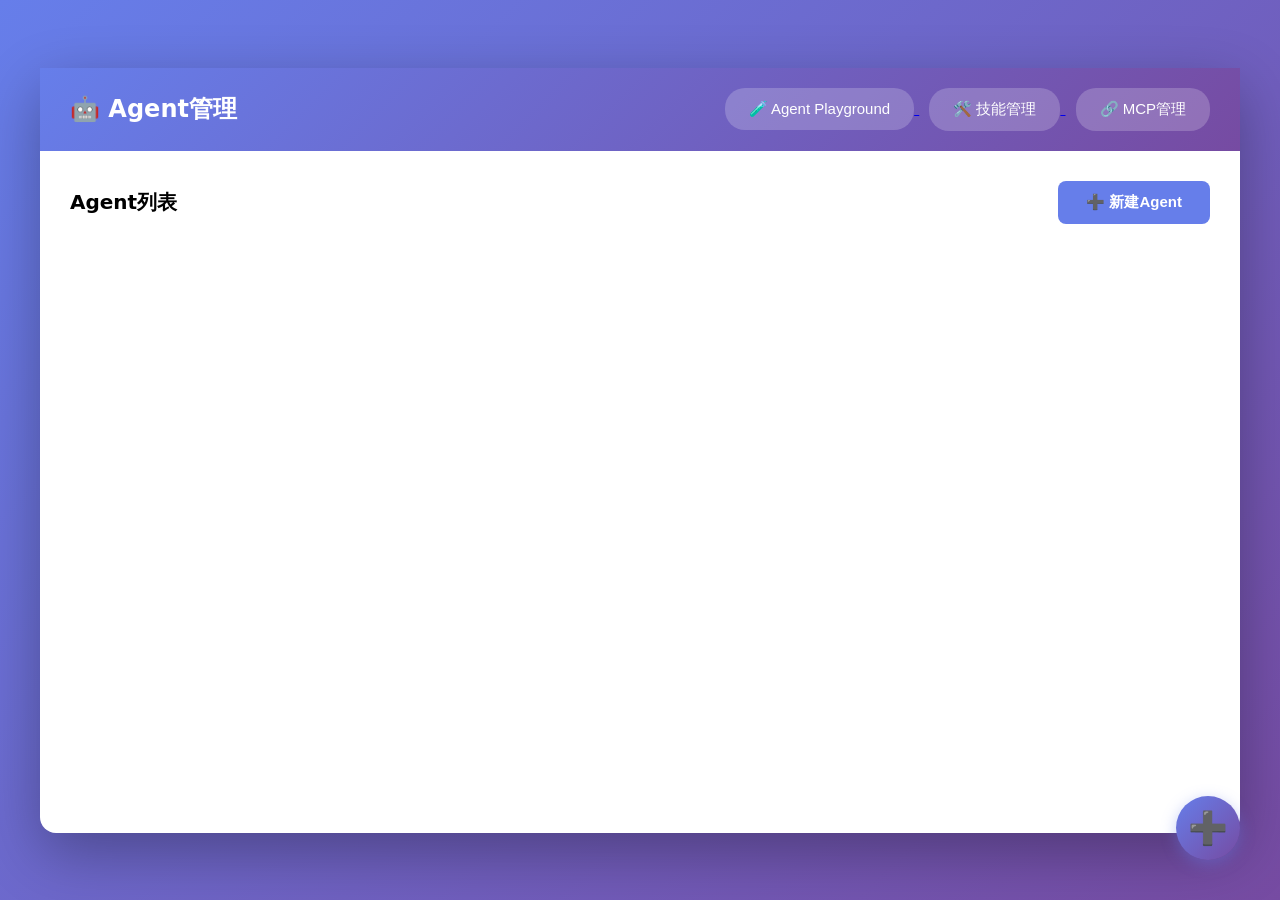
==== static/agent_manager.html @ bdfd7772 "feat: 多智能体协作框架 + 基金研究专家模式 - 完整的多智能体协作引擎（supervisor/pipeline/voting/adversarial模式） - A2A协议适配器，支持本地和远程" ====
<!DOCTYPE html>
<html lang="zh-CN">
<head>
    <meta charset="UTF-8">
    <meta name="viewport" content="width=device-width, initial-scale=1.0">
    <title>Agent管理 - Quest3 Agent</title>
    <style>
        * {
            margin: 0;
            padding: 0;
            box-sizing: border-box;
        }

        body {
            font-family: 'Segoe UI', system-ui, -apple-system, sans-serif;
            background: linear-gradient(135deg, #667eea 0%, #764ba2 100%);
            min-height: 100vh;
            display: flex;
            justify-content: center;
            align-items: center;
            padding: 20px;
        }

        .container {
            width: 100%;
            max-width: 1200px;
            background: white;
            border-radius: 16px;
            box-shadow: 0 20px 60px rgba(0, 0, 0, 0.3);
            display: flex;
            flex-direction: column;
            height: 85vh;
        }

        .header {
            background: linear-gradient(135deg, #667eea 0%, #764ba2 100%);
            color: white;
            padding: 20px 30px;
            display: flex;
            justify-content: space-between;
            align-items: center;
        }

        .header h1 {
            font-size: 24px;
        }

        .header-actions button {
            background: rgba(255, 255, 255, 0.2);
            color: white;
            border: none;
            padding: 12px 24px;
            border-radius: 20px;
            cursor: pointer;
            transition: background 0.3s;
            margin-left: 10px;
            font-size: 15px;
            font-weight: 500;
        }

        .header-actions button:hover {
            background: rgba(255, 255, 255, 0.3);
        }

        .main-content {
            flex: 1;
            overflow-y: auto;
            padding: 30px;
        }

        .agent-grid {
            display: grid;
            grid-template-columns: repeat(auto-fill, minmax(300px, 1fr));
            gap: 20px;
        }

        .agent-card {
            background: #f8f9fa;
            border: 1px solid #e0e0e0;
            border-radius: 12px;
            padding: 20px;
            transition: all 0.3s;
        }

        .agent-card:hover {
            box-shadow: 0 8px 25px rgba(0, 0, 0, 0.1);
            transform: translateY(-2px);
        }

        .agent-header {
            display: flex;
            justify-content: space-between;
            align-items: start;
            margin-bottom: 15px;
        }

        .agent-name {
            font-size: 18px;
            font-weight: 600;
            color: #333;
        }

        .agent-status {
            font-size: 12px;
            padding: 4px 10px;
            border-radius: 10px;
            background: #e0e0e0;
            color: #666;
        }

        .agent-status.enabled {
            background: #d4edda;
            color: #155724;
        }

        .agent-type {
            display: inline-block;
            padding: 4px 10px;
            background: rgba(102, 126, 234, 0.1);
            color: #667eea;
            border-radius: 6px;
            font-size: 13px;
            margin-bottom: 10px;
        }

        .agent-mode {
            display: inline-block;
            padding: 4px 10px;
            background: rgba(118, 75, 162, 0.1);
            color: #764ba2;
            border-radius: 6px;
            font-size: 13px;
            margin-left: 6px;
        }

        .agent-description {
            color: #666;
            font-size: 14px;
            line-height: 1.5;
            margin-bottom: 15px;
        }

        .agent-info {
            display: grid;
            grid-template-columns: repeat(2, 1fr);
            gap: 10px;
            margin-bottom: 15px;
        }

        .info-item {
            font-size: 13px;
            color: #777;
        }

        .info-item span:first-child {
            color: #999;
            margin-right: 5px;
        }

        .agent-actions {
            display: flex;
            gap: 10px;
            margin-top: 15px;
            padding-top: 15px;
            border-top: 1px solid #e0e0e0;
        }

        .agent-actions button {
            flex: 1;
            padding: 10px 16px;
            border-radius: 8px;
            border: 1px solid #ddd;
            background: white;
            cursor: pointer;
            transition: all 0.2s;
            font-size: 14px;
            font-weight: 500;
        }

        .agent-actions button:hover {
            background: #f0f0f0;
        }

        .agent-actions button.primary {
            background: #667eea;
            color: white;
            border-color: #667eea;
        }

        .agent-actions button.primary:hover {
            background: #764ba2;
            border-color: #764ba2;
        }

        .agent-actions button.danger {
            color: #dc3545;
            border-color: #dc3545;
        }

        .agent-actions button.danger:hover {
            background: #fee;
        }

        .modal {
            display: none;
            position: fixed;
            top: 0;
            left: 0;
            width: 100%;
            height: 100%;
            background: rgba(0, 0, 0, 0.5);
            justify-content: center;
            align-items: center;
            z-index: 1000;
        }

        .modal.active {
            display: flex;
        }

        .modal-content {
            background: white;
            border-radius: 16px;
            width: 90%;
            max-width: 750px;
            max-height: 85vh;
            overflow-y: auto;
            animation: modalSlideIn 0.3s ease;
        }

        @keyframes modalSlideIn {
            from {
                transform: translateY(-50px);
                opacity: 0;
            }
            to {
                transform: translateY(0);
                opacity: 1;
            }
        }

        .modal-header {
            padding: 20px 30px;
            border-bottom: 1px solid #e0e0e0;
            display: flex;
            justify-content: space-between;
            align-items: center;
        }

        .modal-header h2 {
            font-size: 20px;
            color: #333;
        }

        .modal-close {
            background: none;
            border: none;
            font-size: 24px;
            color: #999;
            cursor: pointer;
        }

        .modal-close:hover {
            color: #333;
        }

        .modal-body {
            padding: 30px;
        }

        .form-group {
            margin-bottom: 20px;
        }

        .form-group label {
            display: block;
            margin-bottom: 8px;
            font-weight: 500;
            color: #555;
        }

        .form-group input,
        .form-group select,
        .form-group textarea {
            width: 100%;
            padding: 10px 15px;
            border: 1px solid #ddd;
            border-radius: 8px;
            font-size: 14px;
            transition: border-color 0.2s;
        }

        .form-group input:focus,
        .form-group select:focus,
        .form-group textarea:focus {
            outline: none;
            border-color: #667eea;
        }

        .form-group textarea {
            min-height: 100px;
            resize: vertical;
        }

        .checkbox-group {
            display: flex;
            align-items: center;
            gap: 10px;
        }

        .checkbox-group input[type="checkbox"] {
            width: auto;
        }

        .form-section {
            background: #f8f9fa;
            padding: 20px;
            border-radius: 10px;
            margin-bottom: 20px;
        }

        .form-section h3 {
            font-size: 16px;
            margin-bottom: 15px;
            color: #333;
        }

        .checkbox-list {
            display: grid;
            grid-template-columns: repeat(auto-fill, minmax(200px, 1fr));
            gap: 10px;
        }

        .checkbox-item {
            display: flex;
            align-items: center;
            padding: 8px 12px;
            background: white;
            border-radius: 6px;
            border: 1px solid #e0e0e0;
        }

        .checkbox-item input {
            margin-right: 10px;
        }

        .modal-footer {
            padding: 20px 30px;
            border-top: 1px solid #e0e0e0;
            display: flex;
            justify-content: flex-end;
            gap: 10px;
        }

        .modal-footer button {
            padding: 10px 24px;
            border-radius: 8px;
            border: 1px solid #ddd;
            background: white;
            cursor: pointer;
            font-size: 14px;
            font-weight: 500;
            transition: all 0.2s;
        }

        .modal-footer button:hover {
            background: #f0f0f0;
        }

        .modal-footer button.primary {
            background: #667eea;
            color: white;
            border-color: #667eea;
        }

        .modal-footer button.primary:hover {
            background: #764ba2;
            border-color: #764ba2;
        }

        .error-message {
            color: #dc3545;
            background: #fee;
            padding: 10px 15px;
            border-radius: 8px;
            margin-bottom: 15px;
        }

        .success-message {
            color: #155724;
            background: #d4edda;
            padding: 10px 15px;
            border-radius: 8px;
            margin-bottom: 15px;
        }

        .empty-state {
            text-align: center;
            padding: 60px 20px;
            color: #999;
            grid-column: 1 / -1;
        }

        .empty-state-icon {
            font-size: 64px;
            margin-bottom: 20px;
        }

        .fab-button {
            position: fixed;
            bottom: 40px;
            right: 40px;
            width: 64px;
            height: 64px;
            border-radius: 50%;
            background: linear-gradient(135deg, #667eea 0%, #764ba2 100%);
            color: white;
            border: none;
            font-size: 32px;
            cursor: pointer;
            box-shadow: 0 4px 15px rgba(102, 126, 234, 0.4);
            transition: transform 0.2s, box-shadow 0.2s;
            display: flex;
            align-items: center;
            justify-content: center;
        }

        .fab-button:hover {
            transform: scale(1.1);
            box-shadow: 0 6px 20px rgba(102, 126, 234, 0.6);
        }

        /* Step Indicator */
        .step-indicator {
            display: flex;
            gap: 20px;
            justify-content: center;
            margin-bottom: 30px;
        }

        .step-item {
            display: flex;
            flex-direction: column;
            align-items: center;
            gap: 8px;
            opacity: 0.5;
            transition: opacity 0.3s;
        }

        .step-item.active {
            opacity: 1;
        }

        .step-item.completed {
            opacity: 1;
        }

        .step-number {
            width: 36px;
            height: 36px;
            border-radius: 50%;
            background: #e0e0e0;
            display: flex;
            align-items: center;
            justify-content: center;
            font-weight: 600;
            color: #666;
            transition: all 0.3s;
        }

        .step-item.active .step-number,
        .step-item.completed .step-number {
            background: #667eea;
            color: white;
        }

        .step-label {
            font-size: 13px;
            color: #666;
        }

        /* Mode Cards */
        .mode-cards {
            display: grid;
            grid-template-columns: repeat(3, 1fr);
            gap: 12px;
            margin-bottom: 20px;
        }

        .mode-card {
            border: 2px solid #e0e0e0;
            border-radius: 12px;
            padding: 16px;
            cursor: pointer;
            transition: all 0.3s;
            background: white;
        }

        .mode-card:hover {
            border-color: #667eea;
            background: rgba(102, 126, 234, 0.05);
        }

        .mode-card.selected {
            border-color: #667eea;
            background: rgba(102, 126, 234, 0.1);
        }

        .mode-icon {
            font-size: 28px;
            margin-bottom: 10px;
        }

        .mode-name {
            font-size: 15px;
            font-weight: 600;
            color: #333;
            margin-bottom: 8px;
        }

        .mode-description {
            font-size: 13px;
            color: #666;
            line-height: 1.5;
        }

        .mode-note {
            margin-top: 12px;
            padding: 8px 12px;
            border-radius: 6px;
            font-size: 12px;
        }

        .mode-note.tools {
            background: #e8f4fd;
            color: #155724;
        }

        .mode-note.no-tools {
            background: #fff3cd;
            color: #856404;
        }
    </style>
</head>
<body>
    <div class="container">
        <div class="header">
            <h1>🤖 Agent管理</h1>
            <div class="header-actions">
                <a href="/static/collaboration_playground.html">
                    <button>🧪 Agent Playground</button>
                </a>
                <a href="/static/skill_manager.html">
                    <button>🛠️ 技能管理</button>
                </a>
                <a href="/static/mcp_manager.html">
                    <button>🔗 MCP管理</button>
                </a>
            </div>
        </div>

        <div class="main-content">
            <div style="display: flex; justify-content: space-between; align-items: center; margin-bottom: 24px;">
                <h2 style="font-size: 20px; font-weight: 600;">Agent列表</h2>
                <button class="modal-footer button primary" onclick="openCreateModal()" style="padding: 12px 28px; font-size: 15px; font-weight: 600; background: #667eea; color: white; border: none; border-radius: 8px; cursor: pointer;">
                    ➕ 新建Agent
                </button>
            </div>
            <div id="agentGrid" class="agent-grid">
            </div>
            <button class="fab-button" onclick="openCreateModal()" title="新建Agent">➕</button>
        </div>
    </div>

    <div id="agentModal" class="modal">
        <div class="modal-content">
            <div class="modal-header">
                <h2 id="modalTitle">新建Agent</h2>
                <button class="modal-close" onclick="closeModal()">×</button>
            </div>

            <div class="modal-body">
                <div id="messageContainer"></div>

                <!-- Step Indicator -->
                <div class="step-indicator" id="stepIndicator">
                    <div class="step-item active" id="step1">
                        <div class="step-number">1</div>
                        <div class="step-label">选择模式</div>
                    </div>
                    <div class="step-item" id="step2">
                        <div class="step-number">2</div>
                        <div class="step-label">配置信息</div>
                    </div>
                </div>

                <!-- Step 1: Mode Selection -->
                <div id="stepContent1">
                    <div class="form-section">
                        <h3>选择执行模式</h3>
                        <p style="color: #666; font-size: 13px; margin-bottom: 15px;">
                            这决定了Agent的工作方式，创建后也可以随时修改
                        </p>

                        <div class="mode-cards" style="grid-template-columns: repeat(2, 1fr);">
                            <div class="mode-card" data-mode="plan" onclick="selectMode('plan')">
                                <div class="mode-icon">📋</div>
                                <div class="mode-name">Plan模式</div>
                                <div class="mode-description">
                                    先规划完整的执行步骤，再按步骤执行。适合复杂、多步骤的任务。
                                </div>
                                <div class="mode-note tools">
                                    🔧 需要配置工具
                                </div>
                            </div>

                            <div class="mode-card" data-mode="react" onclick="selectMode('react')">
                                <div class="mode-icon">🔄</div>
                                <div class="mode-name">ReAct模式</div>
                                <div class="mode-description">
                                    通过思考-行动-观察的循环逐步执行。适合需要边做边调整的任务。
                                </div>
                                <div class="mode-note tools">
                                    🔧 需要配置工具
                                </div>
                            </div>

                            <div class="mode-card" data-mode="react_cot" onclick="selectMode('react_cot')">
                                <div class="mode-icon">🧠</div>
                                <div class="mode-name">ReAct Cot模式</div>
                                <div class="mode-description">
                                    利用深度思维链能力，边思考边调用工具。可以实时观察思考过程。
                                </div>
                                <div class="mode-note tools">
                                    🔧 需要配置工具
                                </div>
                            </div>

                            <div class="mode-card" data-mode="direct" onclick="selectMode('direct')">
                                <div class="mode-icon">⚡</div>
                                <div class="mode-name">Direct模式</div>
                                <div class="mode-description">
                                    直接调用LLM生成回复，不使用工具。适合简单问答、日常聊天。
                                </div>
                                <div class="mode-note no-tools">
                                    💬 不需要工具
                                </div>
                            </div>
                        </div>
                    </div>
                </div>

                <!-- Step 2: Configuration -->
                <div id="stepContent2" style="display: none;">
                    <form id="agentForm">
                        <input type="hidden" id="agentId">

                        <div class="form-section">
                            <h3>基本信息</h3>

                            <div class="form-group">
                                <label>名称 *</label>
                                <input type="text" id="agentName" required placeholder="例如: Python代码助手">
                            </div>

                            <div class="form-group">
                                <label>描述</label>
                                <input type="text" id="agentDescription" placeholder="简要描述Agent的功能">
                            </div>

                            <div class="form-group">
                                <label>类型</label>
                                <select id="agentType">
                                    <option value="chat">💬 聊天助手</option>
                                    <option value="coder">💻 代码助手</option>
                                    <option value="researcher">📊 研究助手</option>
                                    <option value="custom">⚙️ 自定义</option>
                                </select>
                            </div>

                            <div class="form-group">
                                <label>优先级</label>
                                <input type="number" id="agentPriority" min="0" value="0" placeholder="数字越高优先级越高">
                            </div>

                            <div class="checkbox-group">
                                <input type="checkbox" id="agentEnabled" checked>
                                <label for="agentEnabled">启用</label>
                            </div>
                        </div>

                        <!-- Tool/MCP/Skill Section - only show for plan/react -->
                        <div class="form-section" id="toolsMcpSection">
                            <h3>🔧 工具与技能配置</h3>

                            <div class="form-group">
                                <label>技能 (Skills)</label>
                                <div id="skillsList" class="checkbox-list">
                                </div>
                            </div>

                            <div class="form-group">
                                <label>MCP服务器</label>
                                <div id="mcpServerList" class="checkbox-list">
                                </div>
                            </div>

                            <div class="form-group">
                                <label>本地工具</label>
                                <div id="toolsList" class="checkbox-list">
                                </div>
                            </div>
                        </div>

                        <div class="form-section" id="thinkingConfigSection">
                            <h3>🧠 思维链配置（仅适用于 ReAct Cot）</h3>

                            <div class="form-group">
                                <label>思考深度</label>
                                <select id="thinkingEffort">
                                    <option value="low">🔹 Low - 快速回答，思考较浅</option>
                                    <option value="medium" selected>🔸 Medium - 平衡，推荐使用</option>
                                    <option value="high">🔶 High - 深度推理，回答更全面</option>
                                </select>
                            </div>

                            <div class="form-group">
                                <label>最大执行步数</label>
                                <input type="number" id="maxReactSteps" min="1" max="50" value="15" placeholder="1-50">
                            </div>
                        </div>

                        <div class="form-section">
                            <h3>LLM参数（可选，将使用全局默认值）</h3>

                            <div class="form-group">
                                <label>模型</label>
                                <input type="text" id="agentModel" placeholder="例如: doubao-seed-2-0-lite-260215">
                            </div>

                            <div class="form-group">
                                <label>温度</label>
                                <input type="number" id="agentTemperature" min="0" max="1" step="0.1" placeholder="0.0-1.0">
                            </div>

                            <div class="form-group">
                                <label>最大Token数</label>
                                <input type="number" id="agentMaxTokens" min="1" placeholder="例如: 8192">
                            </div>
                        </div>

                        <div class="form-section">
                            <h3>系统提示词</h3>

                            <div class="form-group">
                                <textarea id="agentSystemPrompt" placeholder="定义Agent的角色和行为..."></textarea>
                                <div style="display: flex; gap: 10px; margin-top: 8px;">
                                    <button type="button" onclick="loadTemplate()" style="padding: 5px 10px; font-size: 12px;">
                                        📋 使用模板
                                    </button>
                                    <button type="button" onclick="resetSystemPrompt()" style="padding: 5px 10px; font-size: 12px;">
                                        ↺ 重置为默认
                                    </button>
                                </div>
                            </div>
                        </div>
                    </form>
                </div>
            </div>

            <div class="modal-footer" id="modalFooter">
                <button type="button" onclick="closeModal()">取消</button>
                <button type="button" class="primary" id="nextStepBtn" onclick="goToStep2()" disabled>下一步</button>
            </div>
        </div>
    </div>

    <script>
        let agents = [];
        let mcpServers = [];
        let availableTools = [];
        let availableSkills = [];
        let currentAgentId = null;
        let currentStep = 1;
        let selectedMode = null;
        let isEditMode = false;

        document.addEventListener('DOMContentLoaded', async () => {
            await loadAgents();
            await loadMCPServers();
            await loadAvailableTools();
            await loadAvailableSkills();
        });

        async function loadAgents() {
            try {
                const response = await fetch('/api/agents');
                const data = await response.json();
                agents = data.agents || [];
                renderAgents();
            } catch (error) {
                console.error('Error loading agents:', error);
                showError('加载Agent列表失败');
            }
        }

        function renderAgents() {
            const grid = document.getElementById('agentGrid');

            if (!agents || agents.length === 0) {
                grid.innerHTML = `
                    <div class="empty-state">
                        <div class="empty-state-icon">🤖</div>
                        <h3>还没有创建Agent</h3>
                        <p style="margin-bottom: 20px;">点击上方的"新建Agent"按钮来创建你的第一个智能助手</p>
                        <button onclick="openCreateModal()" style="padding: 12px 28px; background: #667eea; color: white; border: none; border-radius: 8px; cursor: pointer; font-size: 15px; font-weight: 600;">
                            ➕ 创建第一个Agent
                        </button>
                    </div>
                `;
                return;
            }

            grid.innerHTML = agents.map(agent => `
                <div class="agent-card">
                    <div class="agent-header" onclick="startChat('${agent.id}')">
                        <div>
                            <div class="agent-name">${escapeHtml(agent.name)}</div>
                            <div style="margin-top: 8px;">
                                <span class="agent-type">${getTypeIcon(agent.type)} ${getTypeName(agent.type)}</span>
                                <span class="agent-mode">${getModeIcon(agent.execution_mode)} ${getModeName(agent.execution_mode)}</span>
                                <span class="agent-status ${agent.enabled ? 'enabled' : ''}">
                                    ${agent.enabled ? '✓ 启用' : '✗ 禁用'}
                                </span>
                            </div>
                        </div>
                    </div>

                    ${agent.description ? `<div class="agent-description" onclick="startChat('${agent.id}')">${escapeHtml(agent.description)}</div>` : ''}

                    ${(agent.skills && agent.skills.length > 0) ? `
                        <div style="margin-bottom: 15px;">
                            <div style="font-size: 12px; color: #999; margin-bottom: 6px;">技能:</div>
                            <div style="display: flex; flex-wrap: wrap; gap: 4px;">
                                ${agent.skills.map(skill => `
                                    <span style="font-size: 11px; padding: 2px 8px; background: rgba(118, 75, 162, 0.1); color: #764ba2; border-radius: 10px;">
                                        ${escapeHtml(skill)}
                                    </span>
                                `).join('')}
                            </div>
                        </div>
                    ` : ''}

                    <div class="agent-info" onclick="startChat('${agent.id}')">
                        <div class="info-item">
                            <span>使用次数:</span>
                            <strong>${agent.usage_count || 0}</strong>
                        </div>
                        <div class="info-item">
                            <span>优先级:</span>
                            <strong>${agent.priority || 0}</strong>
                        </div>
                        <div class="info-item">
                            <span>创建时间:</span>
                            <span>${formatDate(agent.created_at)}</span>
                        </div>
                    </div>

                    <div class="agent-actions">
                        <button type="button" onclick="startChat('${agent.id}')">💬 聊天</button>
                        <button type="button" onclick="editAgent('${agent.id}')">✏️ 编辑</button>
                        <button type="button" class="danger" onclick="deleteAgent('${agent.id}')">🗑️ 删除</button>
                    </div>
                </div>
            `).join('');
        }

        async function loadMCPServers() {
            try {
                const response = await fetch('/api/mcp/servers');
                const data = await response.json();
                mcpServers = data.servers || [];
                renderMCPServers();
            } catch (error) {
                console.error('Error loading MCP servers:', error);
            }
        }

        function renderMCPServers() {
            const list = document.getElementById('mcpServerList');
            if (!list) return;

            if (!mcpServers || mcpServers.length === 0) {
                list.innerHTML = '<small style="color: #999;">没有可用的MCP服务器</small>';
                return;
            }

            list.innerHTML = mcpServers.map(server => `
                <div class="checkbox-item">
                    <input type="checkbox" id="mcp_${server.id}" value="${server.id}">
                    <label for="mcp_${server.id}">
                        <strong>${escapeHtml(server.name)}</strong>
                        <small style="color: #999; margin-left: 5px;">(${server.status || 'unknown'})</small>
                    </label>
                </div>
            `).join('');
        }

        async function loadAvailableTools() {
            try {
                const response = await fetch('/tools');
                const data = await response.json();
                availableTools = data.tools || [];
                renderTools();
            } catch (error) {
                console.error('Error loading tools:', error);
            }
        }

        function renderTools() {
            const list = document.getElementById('toolsList');
            if (!list) return;

            if (!availableTools || availableTools.length === 0) {
                list.innerHTML = '<small style="color: #999;">没有可用的本地工具</small>';
                return;
            }

            list.innerHTML = availableTools.map(tool => `
                <div class="checkbox-item">
                    <input type="checkbox" id="tool_${tool.name}" value="${tool.name}">
                    <label for="tool_${tool.name}">
                        <strong>${escapeHtml(tool.name)}</strong>
                        <small style="color: #999; margin-left: 5px;">(${tool.source || 'local'})</small>
                    </label>
                </div>
            `).join('');
        }

        async function loadAvailableSkills() {
            try {
                const response = await fetch('/api/skills/summaries');
                const data = await response.json();
                availableSkills = Object.entries(data).map(([name, summary]) => ({
                    name,
                    ...summary
                }));
                renderSkills();
            } catch (error) {
                console.error('Error loading skills:', error);
            }
        }

        function renderSkills() {
            const list = document.getElementById('skillsList');
            if (!list) return;

            if (!availableSkills || availableSkills.length === 0) {
                list.innerHTML = '<small style="color: #999;">没有可用的技能</small>';
                return;
            }

            list.innerHTML = availableSkills.map(skill => `
                <div class="checkbox-item">
                    <input type="checkbox" id="skill_${skill.name}" value="${skill.name}">
                    <label for="skill_${skill.name}">
                        <strong>${escapeHtml(skill.name)}</strong>
                        <small style="color: #999; margin-left: 5px;">${escapeHtml(skill.description || '')}</small>
                    </label>
                </div>
            `).join('');
        }

        function selectMode(mode) {
            selectedMode = mode;

            document.querySelectorAll('.mode-card').forEach(card => {
                card.classList.remove('selected');
                if (card.dataset.mode === mode) {
                    card.classList.add('selected');
                }
            });

            const nextBtn = document.getElementById('nextStepBtn');
            if (nextBtn) {
                nextBtn.disabled = false;
            }
        }

        function goToStep2() {
            if (!selectedMode) {
                showError('请先选择执行模式');
                return;
            }

            currentStep = 2;

            document.getElementById('step1').classList.remove('active');
            document.getElementById('step1').classList.add('completed');
            document.getElementById('step2').classList.add('active');

            document.getElementById('stepContent1').style.display = 'none';
            document.getElementById('stepContent2').style.display = 'block';

            updateFooterForStep2();
            updateToolsSectionVisibility();
            loadTemplate();
        }

        function goToStep1() {
            currentStep = 1;

            document.getElementById('step1').classList.add('active');
            document.getElementById('step1').classList.remove('completed');
            document.getElementById('step2').classList.remove('active');

            document.getElementById('stepContent1').style.display = 'block';
            document.getElementById('stepContent2').style.display = 'none';

            updateFooterForStep1();
        }

        function updateFooterForStep1() {
            const footer = document.getElementById('modalFooter');
            footer.innerHTML = `
                <button type="button" onclick="closeModal()">取消</button>
                <button type="button" class="primary" id="nextStepBtn" onclick="goToStep2()" ${!selectedMode ? 'disabled' : ''}>下一步</button>
            `;
        }

        function updateFooterForStep2() {
            const footer = document.getElementById('modalFooter');
            if (isEditMode) {
                footer.innerHTML = `
                    <button type="button" onclick="closeModal()">取消</button>
                    <button type="button" class="primary" onclick="saveAgent()">保存</button>
                `;
            } else {
                footer.innerHTML = `
                    <button type="button" onclick="goToStep1()">上一步</button>
                    <button type="button" onclick="closeModal()">取消</button>
                    <button type="button" class="primary" onclick="saveAgent()">创建</button>
                `;
            }
        }

        function updateToolsSectionVisibility() {
            const section = document.getElementById('toolsMcpSection');
            if (!section) return;

            if (selectedMode === 'direct') {
                section.style.display = 'none';
            } else {
                section.style.display = 'block';
            }

            // 更新思维链配置区域
            const thinkingSection = document.getElementById('thinkingConfigSection');
            if (thinkingSection) {
                if (selectedMode === 'react_cot') {
                    thinkingSection.style.display = 'block';
                } else {
                    thinkingSection.style.display = 'none';
                }
            }
        }

        function openCreateModal() {
            isEditMode = false;
            currentAgentId = null;
            selectedMode = null;
            currentStep = 1;

            document.getElementById('modalTitle').textContent = '新建Agent';
            document.getElementById('messageContainer').innerHTML = '';

            document.getElementById('step1').classList.add('active');
            document.getElementById('step1').classList.remove('completed');
            document.getElementById('step2').classList.remove('active');

            document.querySelectorAll('.mode-card').forEach(card => {
                card.classList.remove('selected');
            });

            document.getElementById('agentForm').reset();
            document.getElementById('agentEnabled').checked = true;
            document.getElementById('agentPriority').value = '0';

            document.getElementById('stepContent1').style.display = 'block';
            document.getElementById('stepContent2').style.display = 'none';
            updateFooterForStep1();

            document.getElementById('agentModal').classList.add('active');
        }

        async function editAgent(agentId) {
            const agent = agents.find(a => a.id === agentId);
            if (!agent) return;

            isEditMode = true;
            currentAgentId = agentId;
            selectedMode = agent.execution_mode || 'plan';
            currentStep = 2;

            document.getElementById('modalTitle').textContent = '编辑Agent';
            document.getElementById('messageContainer').innerHTML = '';

            document.getElementById('step1').classList.remove('active');
            document.getElementById('step1').classList.add('completed');
            document.getElementById('step2').classList.add('active');

            document.querySelectorAll('.mode-card').forEach(card => {
                card.classList.remove('selected');
                if (card.dataset.mode === selectedMode) {
                    card.classList.add('selected');
                }
            });

            document.getElementById('agentId').value = agent.id;
            document.getElementById('agentName').value = agent.name || '';
            document.getElementById('agentDescription').value = agent.description || '';
            document.getElementById('agentType').value = agent.type || 'chat';
            document.getElementById('agentPriority').value = agent.priority || 0;
            document.getElementById('agentEnabled').checked = agent.enabled;
            document.getElementById('agentModel').value = agent.model || '';
            document.getElementById('agentTemperature').value = agent.temperature || '';
            document.getElementById('agentMaxTokens').value = agent.max_tokens || '';
            document.getElementById('thinkingEffort').value = agent.thinking_effort || 'medium';
            document.getElementById('maxReactSteps').value = agent.max_react_steps || 15;
            document.getElementById('agentSystemPrompt').value = agent.system_prompt || '';

            document.querySelectorAll('#mcpServerList input[type="checkbox"]').forEach(cb => {
                cb.checked = (agent.mcp_servers || []).some(mcp => mcp.server_id === cb.value);
            });

            document.querySelectorAll('#toolsList input[type="checkbox"]').forEach(cb => {
                cb.checked = (agent.tools || []).includes(cb.value);
            });

            document.querySelectorAll('#skillsList input[type="checkbox"]').forEach(cb => {
                cb.checked = (agent.skills || []).includes(cb.value);
            });

            document.getElementById('stepContent1').style.display = 'none';
            document.getElementById('stepContent2').style.display = 'block';
            updateFooterForStep2();
            updateToolsSectionVisibility();

            document.getElementById('agentModal').classList.add('active');
        }

        async function saveAgent() {
            const name = document.getElementById('agentName')?.value?.trim();
            if (!name) {
                showError('请填写名称');
                return;
            }

            const formData = {
                name: name,
                description: document.getElementById('agentDescription')?.value?.trim(),
                type: document.getElementById('agentType')?.value,
                priority: parseInt(document.getElementById('agentPriority')?.value) || 0,
                enabled: document.getElementById('agentEnabled')?.checked,
                execution_mode: selectedMode,
                thinking_effort: document.getElementById('thinkingEffort')?.value || 'medium',
                max_react_steps: parseInt(document.getElementById('maxReactSteps')?.value) || 15,
                model: document.getElementById('agentModel')?.value?.trim() || null,
                temperature: parseFloat(document.getElementById('agentTemperature')?.value) || null,
                max_tokens: parseInt(document.getElementById('agentMaxTokens')?.value) || null,
                system_prompt: document.getElementById('agentSystemPrompt')?.value?.trim() || '',
                mcp_servers: [],
                tools: [],
                skills: []
            };

            if (selectedMode !== 'direct') {
                document.querySelectorAll('#skillsList input[type="checkbox"]:checked').forEach(cb => {
                    formData.skills.push(cb.value);
                });

                document.querySelectorAll('#mcpServerList input[type="checkbox"]:checked').forEach(cb => {
                    formData.mcp_servers.push(cb.value);
                });

                document.querySelectorAll('#toolsList input[type="checkbox"]:checked').forEach(cb => {
                    formData.tools.push(cb.value);
                });
            }

            try {
                let response;
                if (currentAgentId) {
                    response = await fetch(`/api/agents/${currentAgentId}`, {
                        method: 'PUT',
                        headers: { 'Content-Type': 'application/json' },
                        body: JSON.stringify(formData)
                    });
                } else {
                    response = await fetch('/api/agents', {
                        method: 'POST',
                        headers: { 'Content-Type': 'application/json' },
                        body: JSON.stringify(formData)
                    });
                }

                if (response.ok) {
                    showSuccess(currentAgentId ? 'Agent更新成功' : 'Agent创建成功');
                    await new Promise(r => setTimeout(r, 500));
                    closeModal();
                    await loadAgents();
                } else {
                    const data = await response.json();
                    showError(data.detail || '保存失败');
                }
            } catch (error) {
                console.error('Error saving agent:', error);
                showError('保存Agent时发生错误');
            }
        }

        async function toggleAgent(agentId) {
            const agent = agents.find(a => a.id === agentId);
            if (!agent) return;

            try {
                const response = await fetch(`/api/agents/${agentId}`, {
                    method: 'PUT',
                    headers: { 'Content-Type': 'application/json' },
                    body: JSON.stringify({ enabled: !agent.enabled })
                });

                if (response.ok) {
                    showSuccess(!agent.enabled ? 'Agent已启用' : 'Agent已禁用');
                    await loadAgents();
                } else {
                    showError('更新状态失败');
                }
            } catch (error) {
                console.error('Error toggling agent:', error);
                showError('操作失败');
            }
        }

        async function deleteAgent(agentId) {
            const agent = agents.find(a => a.id === agentId);
            if (!agent) return;

            if (!confirm(`确定要删除Agent "${agent.name}" 吗？\n此操作不可恢复。`)) {
                return;
            }

            try {
                const response = await fetch(`/api/agents/${agentId}`, {
                    method: 'DELETE'
                });

                if (response.ok) {
                    showSuccess('Agent删除成功');
                    await loadAgents();
                } else {
                    showError('删除失败');
                }
            } catch (error) {
                console.error('Error deleting agent:', error);
                showError('删除Agent时发生错误');
            }
        }

        function loadTemplate() {
            const type = document.getElementById('agentType')?.value || 'chat';
            const templates = {
                'chat': '你是一个友好的聊天助手，能够进行自然的对话交流。请用清晰、简洁的语言回答问题。',
                'coder': '你是一个专业的编程助手，擅长多种编程语言（尤其是Python）。你能够帮助用户编写、调试和优化代码。在提供代码时，请添加适当的注释。',
                'researcher': '你是一个研究助手，擅长信息收集、分析和总结。你能够帮助用户查找资料、分析数据并提供建议。请确保你的回答准确、有据可查。',
                'custom': '请根据你的角色定义来帮助用户完成任务。'
            };

            const textarea = document.getElementById('agentSystemPrompt');
            if (textarea && !textarea.value) {
                textarea.value = templates[type] || templates['custom'];
            }
        }

        function resetSystemPrompt() {
            loadTemplate();
        }

        function closeModal() {
            document.getElementById('agentModal').classList.remove('active');
            currentAgentId = null;
            currentStep = 1;
            selectedMode = null;
            isEditMode = false;
        }

        function showError(message) {
            const container = document.getElementById('messageContainer');
            container.innerHTML = `<div class="error-message">❌ ${escapeHtml(message)}</div>`;
        }

        function showSuccess(message) {
            const container = document.getElementById('messageContainer');
            container.innerHTML = `<div class="success-message">✅ ${escapeHtml(message)}</div>`;

            setTimeout(() => {
                container.innerHTML = '';
            }, 3000);
        }

        function escapeHtml(text) {
            if (!text) return '';
            const div = document.createElement('div');
            div.textContent = text;
            return div.innerHTML;
        }

        function formatDate(dateString) {
            if (!dateString) return '';
            const date = new Date(dateString);
            return date.toLocaleDateString('zh-CN') + ' ' + date.toLocaleTimeString('zh-CN', { hour: '2-digit', minute: '2-digit' });
        }

        function getTypeIcon(type) {
            const icons = { 'chat': '💬', 'coder': '💻', 'researcher': '📊', 'custom': '⚙️' };
            return icons[type] || '⚙️';
        }

        function getTypeName(type) {
            const names = { 'chat': '聊天助手', 'coder': '代码助手', 'researcher': '研究助手', 'custom': '自定义' };
            return names[type] || '自定义';
        }

        function getModeIcon(mode) {
            const icons = { 'plan': '📋', 'react': '🔄', 'react_cot': '🧠', 'direct': '⚡' };
            return icons[mode] || '📋';
        }

        function getModeName(mode) {
            const names = {
                'plan': 'Plan模式',
                'react': 'ReAct模式',
                'react_cot': 'ReAct Cot模式',
                'direct': 'Direct模式'
            };
            return names[mode] || 'Plan模式';
        }

        document.addEventListener('keydown', (e) => {
            if (e.key === 'Escape') {
                closeModal();
            }
        });

        document.getElementById('agentModal').addEventListener('click', (e) => {
            if (e.target.id === 'agentModal') {
                closeModal();
            }
        });

        function startChat(agentId) {
            window.location.href = `/static/index.html#chat?agent_id=${agentId}`;
        }
    </script>
</body>
</html>
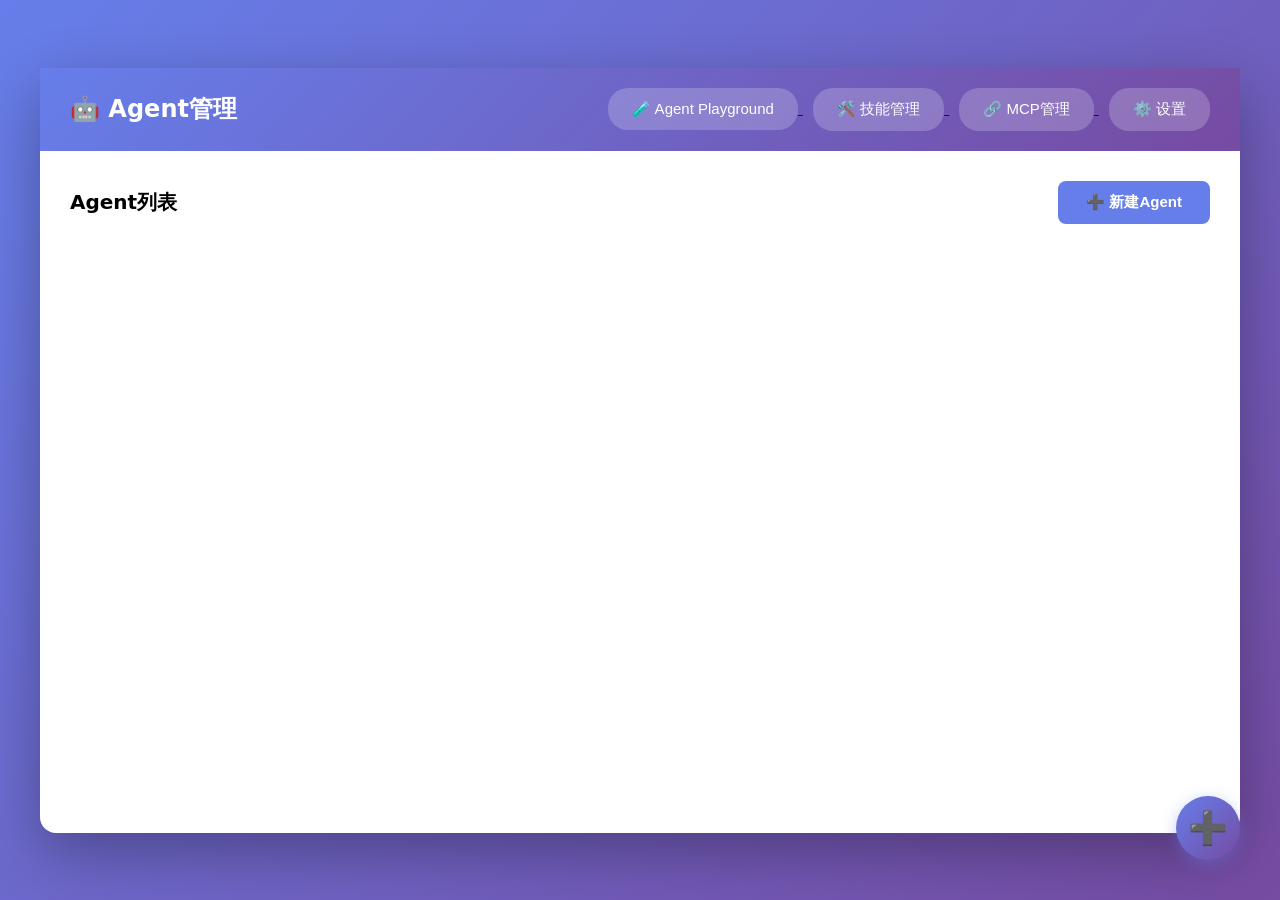
==== commit e06ba9c7: "feat: 添加系统设置页面和用户管理功能 - 新增设置页面(settings.html)，支持 LLM/记忆/搜索配置在线编辑 - 新增用户管理，支持 admin/普通用户角色，admin 可修改配" ====
--- a/static/agent_manager.html
+++ b/static/agent_manager.html
@@ -540,6 +540,191 @@
             background: #fff3cd;
             color: #856404;
         }
+
+        /* Tool Selector */
+        .ts-empty {
+            color: #999;
+            font-size: 13px;
+            padding: 12px 0;
+        }
+        .ts-group {
+            border: 1px solid #e4e7ed;
+            border-radius: 10px;
+            margin-bottom: 10px;
+            overflow: hidden;
+            transition: border-color 0.2s, box-shadow 0.2s;
+        }
+        .ts-group:hover {
+            border-color: #c0c6d0;
+        }
+        .ts-header {
+            display: flex;
+            align-items: center;
+            gap: 8px;
+            padding: 10px 14px;
+            background: #f7f8fa;
+            cursor: pointer;
+            user-select: none;
+            transition: background 0.15s;
+        }
+        .ts-header:hover {
+            background: #eef0f4;
+        }
+        .ts-checkbox {
+            width: 16px !important;
+            height: 16px !important;
+            padding: 0 !important;
+            border: none !important;
+            border-radius: 0 !important;
+            accent-color: #667eea;
+            cursor: pointer;
+            flex-shrink: 0;
+        }
+        .ts-icon {
+            font-size: 15px;
+            flex-shrink: 0;
+        }
+        .ts-name {
+            font-weight: 600;
+            font-size: 14px;
+            color: #303133;
+            flex: 1 1 0;
+            min-width: 0;
+            overflow: hidden;
+            text-overflow: ellipsis;
+            white-space: nowrap;
+        }
+        .ts-count {
+            font-size: 12px;
+            color: #909399;
+            margin-left: auto;
+            flex-shrink: 0;
+        }
+        .ts-toggle {
+            font-size: 10px;
+            color: #909399;
+            transition: transform 0.2s;
+            flex-shrink: 0;
+        }
+        .ts-toggle.open {
+            transform: rotate(90deg);
+        }
+        .ts-body {
+            display: none;
+            border-top: 1px solid #e4e7ed;
+        }
+        .ts-body.open {
+            display: block;
+        }
+        .ts-actions {
+            display: flex;
+            align-items: center;
+            gap: 6px;
+            padding: 8px 14px 4px;
+            font-size: 12px;
+        }
+        .ts-actions a {
+            color: #667eea;
+            text-decoration: none;
+            cursor: pointer;
+        }
+        .ts-actions a:hover {
+            text-decoration: underline;
+        }
+        .ts-actions .ts-deselect {
+            color: #909399;
+        }
+        .ts-actions .ts-divider {
+            color: #dcdfe6;
+        }
+        .ts-tools {
+            display: grid;
+            grid-template-columns: repeat(auto-fill, minmax(260px, 1fr));
+            gap: 2px 8px;
+            padding: 4px 14px 10px;
+            max-height: 280px;
+            overflow-y: auto;
+        }
+        .ts-tool {
+            display: flex;
+            align-items: center;
+            gap: 6px;
+            padding: 5px 8px;
+            border-radius: 6px;
+            cursor: pointer;
+            transition: background 0.15s;
+            line-height: 1.4;
+            white-space: nowrap;
+            overflow: hidden;
+        }
+        .ts-tool:hover {
+            background: #f0f2f5;
+        }
+        .ts-tool input {
+            width: 14px !important;
+            height: 14px !important;
+            padding: 0 !important;
+            border: none !important;
+            border-radius: 0 !important;
+            accent-color: #667eea;
+            flex-shrink: 0;
+        }
+        .ts-tool-name {
+            font-size: 13px;
+            font-weight: 500;
+            color: #303133;
+            flex-shrink: 0;
+        }
+        .ts-tool-desc {
+            font-size: 12px;
+            color: #a0a4ab;
+            overflow: hidden;
+            text-overflow: ellipsis;
+            white-space: nowrap;
+        }
+
+        /* AI Recommend */
+        .ts-ai-recommend {
+            margin-bottom: 10px;
+        }
+        .ts-ai-row {
+            display: flex;
+            gap: 8px;
+            align-items: center;
+        }
+        .ts-ai-row .form-control {
+            flex: 1;
+        }
+        .btn-ai-recommend {
+            padding: 9px 16px;
+            background: linear-gradient(135deg, #667eea 0%, #764ba2 100%);
+            color: white;
+            border: none;
+            border-radius: 8px;
+            cursor: pointer;
+            font-size: 13px;
+            font-family: inherit;
+            font-weight: 500;
+            white-space: nowrap;
+            transition: opacity 0.2s, transform 0.15s;
+        }
+        .btn-ai-recommend:hover {
+            opacity: 0.9;
+            transform: translateY(-1px);
+        }
+        .btn-ai-recommend:disabled {
+            opacity: 0.5;
+            cursor: not-allowed;
+            transform: none;
+        }
+        .ts-ai-status {
+            margin-top: 6px;
+            font-size: 12px;
+            color: #667eea;
+        }
+        .ts-ai-status.error {
+            color: #dc3545;
+        }
     </style>
 </head>
 <body>
@@ -556,6 +741,9 @@
                 <a href="/static/mcp_manager.html">
                     <button>🔗 MCP管理</button>
                 </a>
+                <a href="/static/settings.html">
+                    <button>⚙️ 设置</button>
+                </a>
             </div>
         </div>
 
@@ -684,8 +872,9 @@
                             </div>
 
                             <div class="checkbox-group">
-                                <input type="checkbox" id="agentEnabled" checked>
-                                <label for="agentEnabled">启用</label>
+                                <input type="checkbox" id="enableLongTermMemory">
+                                <label for="enableLongTermMemory">启用长期记忆</label>
+                                <span style="font-size: 12px; color: #999; margin-left: 4px;">（开启后，Agent将跨会话记住用户偏好和重要信息）</span>
                             </div>
                         </div>
 
@@ -700,14 +889,20 @@
                             </div>
 
                             <div class="form-group">
-                                <label>MCP服务器</label>
-                                <div id="mcpServerList" class="checkbox-list">
+                                <label>MCP服务器与工具</label>
+                                <p style="color: #666; font-size: 13px; margin-bottom: 8px;">
+                                    勾选服务器自动全选其工具；展开后可逐个选择。只勾选服务器不选具体工具则加载该服务器全部工具。
+                                </p>
+                                <div class="ts-ai-recommend">
+                                    <div class="ts-ai-row">
+                                        <input type="text" id="aiRecommendInput" placeholder="描述你的需求，AI帮你推荐工具..." class="form-control">
+                                        <button type="button" id="aiRecommendBtn" onclick="aiRecommendTools()" class="btn-ai-recommend">
+                                            ✨ AI推荐
+                                        </button>
+                                    </div>
+                                    <div id="aiRecommendStatus" class="ts-ai-status" style="display:none;"></div>
                                 </div>
-                            </div>
-
-                            <div class="form-group">
-                                <label>本地工具</label>
-                                <div id="toolsList" class="checkbox-list">
+                                <div id="toolSelector">
                                 </div>
                             </div>
                         </div>
@@ -780,6 +975,7 @@
         let mcpServers = [];
         let availableTools = [];
         let availableSkills = [];
+        let toolCatalog = [];   // [{server_id, server_name, tools: [{name, description, original_name}]}]
         let currentAgentId = null;
         let currentStep = 1;
         let selectedMode = null;
@@ -788,9 +984,39 @@
         document.addEventListener('DOMContentLoaded', async () => {
             await loadAgents();
             await loadMCPServers();
-            await loadAvailableTools();
+            await loadToolCatalog();
             await loadAvailableSkills();
+            checkInitStatus();
         });
+
+        async function checkInitStatus() {
+            try {
+                const res = await fetch('/api/settings/init-status');
+                const data = await res.json();
+                if (!data.initialized) {
+                    showSetupDialog();
+                }
+            } catch (e) {
+                // Silently ignore
+            }
+        }
+
+        function showSetupDialog() {
+            const overlay = document.createElement('div');
+            overlay.id = 'setupOverlay';
+            overlay.style.cssText = 'position:fixed;top:0;left:0;width:100%;height:100%;background:rgba(0,0,0,0.5);z-index:10000;display:flex;align-items:center;justify-content:center;';
+            overlay.innerHTML = `
+                <div style="background:white;border-radius:16px;padding:40px;max-width:460px;text-align:center;box-shadow:0 20px 60px rgba(0,0,0,0.3);">
+                    <div style="font-size:48px;margin-bottom:16px;">🚀</div>
+                    <h2 style="color:#333;margin-bottom:12px;">欢迎使用 Quest3 Agent</h2>
+                    <p style="color:#666;margin-bottom:24px;font-size:14px;line-height:1.6;">检测到系统尚未完成初始配置，请先设置 LLM API Key 等必要参数。</p>
+                    <button onclick="window.location.href='/static/settings.html?setup=1'" style="padding:14px 36px;background:linear-gradient(135deg,#667eea,#764ba2);color:white;border:none;border-radius:8px;font-size:16px;font-weight:600;cursor:pointer;">前往设置</button>
+                    <br><br>
+                    <a href="#" onclick="document.getElementById('setupOverlay').remove();return false;" style="color:#999;font-size:13px;">稍后再说</a>
+                </div>
+            `;
+            document.body.appendChild(overlay);
+        }
 
         async function loadAgents() {
             try {
@@ -832,6 +1058,7 @@
                                 <span class="agent-status ${agent.enabled ? 'enabled' : ''}">
                                     ${agent.enabled ? '✓ 启用' : '✗ 禁用'}
                                 </span>
+                                ${agent.enable_long_term_memory ? '<span class="agent-status enabled" style="margin-left: 4px;">🧠 长期记忆</span>' : ''}
                             </div>
                         </div>
                     </div>
@@ -887,54 +1114,178 @@
         }
 
         function renderMCPServers() {
-            const list = document.getElementById('mcpServerList');
-            if (!list) return;
-
-            if (!mcpServers || mcpServers.length === 0) {
-                list.innerHTML = '<small style="color: #999;">没有可用的MCP服务器</small>';
+            // MCP server checkboxes are now rendered as part of the tool selector
+            // This function is kept for compatibility but the rendering is handled by renderToolSelector
+        }
+
+        async function loadToolCatalog() {
+            try {
+                const response = await fetch('/api/mcp/servers/tools/catalog');
+                const data = await response.json();
+                toolCatalog = data.servers || [];
+                renderToolSelector();
+            } catch (error) {
+                console.error('Error loading tool catalog:', error);
+                toolCatalog = [];
+            }
+        }
+
+        function renderToolSelector() {
+            const container = document.getElementById('toolSelector');
+            if (!container) return;
+
+            if (!toolCatalog || toolCatalog.length === 0) {
+                container.innerHTML = '<div class="ts-empty">没有可用的工具服务器，请先在MCP管理中添加并连接服务器</div>';
                 return;
             }
 
-            list.innerHTML = mcpServers.map(server => `
-                <div class="checkbox-item">
-                    <input type="checkbox" id="mcp_${server.id}" value="${server.id}">
-                    <label for="mcp_${server.id}">
-                        <strong>${escapeHtml(server.name)}</strong>
-                        <small style="color: #999; margin-left: 5px;">(${server.status || 'unknown'})</small>
-                    </label>
-                </div>
-            `).join('');
-        }
-
-        async function loadAvailableTools() {
+            container.innerHTML = toolCatalog.map(server => {
+                const isLocal = server.server_id === 'local';
+                const toolCount = server.tools ? server.tools.length : 0;
+
+                return `
+                    <div class="ts-group">
+                        <div class="ts-header" onclick="toggleServerGroup('${server.server_id}')">
+                            ${isLocal ? '' : `
+                                <input type="checkbox" class="ts-checkbox" id="mcp_${server.server_id}" value="${server.server_id}"
+                                       onclick="event.stopPropagation()"
+                                       onchange="onServerCheckboxChange('${server.server_id}', this.checked)">
+                            `}
+                            <span class="ts-icon">${isLocal ? '🏠' : '🔗'}</span>
+                            <span class="ts-name">${escapeHtml(server.server_name)}</span>
+                            <span class="ts-count">${toolCount} 个工具</span>
+                            <span class="ts-toggle" id="toggle_icon_${server.server_id}">▶</span>
+                        </div>
+                        <div class="ts-body" id="server_tools_${server.server_id}">
+                            <div class="ts-actions">
+                                <a href="javascript:void(0)" onclick="selectAllTools('${server.server_id}', true)">全选</a>
+                                <span class="ts-divider">|</span>
+                                <a href="javascript:void(0)" class="ts-deselect" onclick="selectAllTools('${server.server_id}', false)">全不选</a>
+                            </div>
+                            <div class="ts-tools">
+                                ${(server.tools || []).map(tool => `
+                                    <label class="ts-tool" for="tool_${tool.name}" title="${tool.description ? escapeHtml(tool.description) : ''}">
+                                        <input type="checkbox" id="tool_${tool.name}" value="${tool.name}"
+                                               data-server-id="${server.server_id}" class="tool-cb-${server.server_id}">
+                                        <span class="ts-tool-name">${escapeHtml(tool.name)}</span>
+                                        ${tool.description ? `<span class="ts-tool-desc">${escapeHtml(tool.description)}</span>` : ''}
+                                    </label>
+                                `).join('')}
+                            </div>
+                        </div>
+                    </div>
+                `;
+            }).join('');
+        }
+
+        function toggleServerGroup(serverId) {
+            const toolsDiv = document.getElementById(`server_tools_${serverId}`);
+            const icon = document.getElementById(`toggle_icon_${serverId}`);
+            if (!toolsDiv) return;
+            const isOpen = toolsDiv.classList.toggle('open');
+            if (icon) icon.classList.toggle('open', isOpen);
+        }
+
+        function onServerCheckboxChange(serverId, checked) {
+            selectAllTools(serverId, checked);
+            const toolsDiv = document.getElementById(`server_tools_${serverId}`);
+            const icon = document.getElementById(`toggle_icon_${serverId}`);
+            if (toolsDiv) {
+                if (checked) {
+                    toolsDiv.classList.add('open');
+                } else {
+                    toolsDiv.classList.remove('open');
+                }
+            }
+            if (icon) icon.classList.toggle('open', checked);
+        }
+
+        function selectAllTools(serverId, selected) {
+            document.querySelectorAll(`.tool-cb-${serverId}`).forEach(cb => {
+                cb.checked = selected;
+            });
+        }
+
+        async function aiRecommendTools() {
+            const input = document.getElementById('aiRecommendInput');
+            const btn = document.getElementById('aiRecommendBtn');
+            const status = document.getElementById('aiRecommendStatus');
+            const requirement = input.value.trim();
+
+            if (!requirement) {
+                showError('请先输入需求描述');
+                return;
+            }
+
+            // Show loading state
+            btn.disabled = true;
+            btn.textContent = '✨ 分析中...';
+            status.style.display = 'block';
+            status.className = 'ts-ai-status';
+            status.textContent = 'AI正在分析您的需求，请稍候...';
+
             try {
-                const response = await fetch('/tools');
+                const response = await fetch('/api/mcp/servers/tools/recommend', {
+                    method: 'POST',
+                    headers: { 'Content-Type': 'application/json' },
+                    body: JSON.stringify({ requirement })
+                });
+
+                if (!response.ok) {
+                    const err = await response.json();
+                    throw new Error(err.detail || '推荐失败');
+                }
+
                 const data = await response.json();
-                availableTools = data.tools || [];
-                renderTools();
+                const recommended = data.recommended_tools || [];
+
+                if (recommended.length === 0) {
+                    status.className = 'ts-ai-status error';
+                    status.textContent = 'AI未找到匹配的工具，请尝试更具体的需求描述';
+                    return;
+                }
+
+                // Auto-check recommended tools
+                let checkedCount = 0;
+                const affectedServers = new Set();
+
+                recommended.forEach(toolName => {
+                    const cb = document.getElementById('tool_' + toolName);
+                    if (cb) {
+                        cb.checked = true;
+                        checkedCount++;
+                        const serverId = cb.dataset.serverId;
+                        if (serverId) affectedServers.add(serverId);
+                    }
+                });
+
+                // Check server-level checkboxes and expand affected groups
+                affectedServers.forEach(serverId => {
+                    const serverCb = document.getElementById('mcp_' + serverId);
+                    if (serverCb) serverCb.checked = true;
+
+                    const toolsDiv = document.getElementById('server_tools_' + serverId);
+                    const icon = document.getElementById('toggle_icon_' + serverId);
+                    if (toolsDiv) toolsDiv.classList.add('open');
+                    if (icon) icon.classList.add('open');
+                });
+
+                status.className = 'ts-ai-status';
+                status.textContent = `✨ AI推荐了 ${checkedCount} 个工具`;
+
             } catch (error) {
-                console.error('Error loading tools:', error);
+                console.error('AI recommend error:', error);
+                status.className = 'ts-ai-status error';
+                status.textContent = '推荐失败：' + error.message;
+            } finally {
+                btn.disabled = false;
+                btn.textContent = '✨ AI推荐';
             }
         }
 
         function renderTools() {
-            const list = document.getElementById('toolsList');
-            if (!list) return;
-
-            if (!availableTools || availableTools.length === 0) {
-                list.innerHTML = '<small style="color: #999;">没有可用的本地工具</small>';
-                return;
-            }
-
-            list.innerHTML = availableTools.map(tool => `
-                <div class="checkbox-item">
-                    <input type="checkbox" id="tool_${tool.name}" value="${tool.name}">
-                    <label for="tool_${tool.name}">
-                        <strong>${escapeHtml(tool.name)}</strong>
-                        <small style="color: #999; margin-left: 5px;">(${tool.source || 'local'})</small>
-                    </label>
-                </div>
-            `).join('');
+            // Tool checkboxes are now rendered as part of the tool selector
+            // This function is kept for compatibility but the rendering is handled by renderToolSelector
         }
 
         async function loadAvailableSkills() {
@@ -1083,7 +1434,7 @@
             });
 
             document.getElementById('agentForm').reset();
-            document.getElementById('agentEnabled').checked = true;
+            document.getElementById('enableLongTermMemory').checked = false;
             document.getElementById('agentPriority').value = '0';
 
             document.getElementById('stepContent1').style.display = 'block';
@@ -1121,7 +1472,7 @@
             document.getElementById('agentDescription').value = agent.description || '';
             document.getElementById('agentType').value = agent.type || 'chat';
             document.getElementById('agentPriority').value = agent.priority || 0;
-            document.getElementById('agentEnabled').checked = agent.enabled;
+            document.getElementById('enableLongTermMemory').checked = agent.enable_long_term_memory || false;
             document.getElementById('agentModel').value = agent.model || '';
             document.getElementById('agentTemperature').value = agent.temperature || '';
             document.getElementById('agentMaxTokens').value = agent.max_tokens || '';
@@ -1129,12 +1480,31 @@
             document.getElementById('maxReactSteps').value = agent.max_react_steps || 15;
             document.getElementById('agentSystemPrompt').value = agent.system_prompt || '';
 
-            document.querySelectorAll('#mcpServerList input[type="checkbox"]').forEach(cb => {
-                cb.checked = (agent.mcp_servers || []).some(mcp => mcp.server_id === cb.value);
+            // Check MCP servers
+            const agentMcpIds = (agent.mcp_servers || []).map(mcp =>
+                typeof mcp === 'string' ? mcp : mcp.server_id
+            );
+            document.querySelectorAll('#toolSelector input[id^="mcp_"]').forEach(cb => {
+                cb.checked = agentMcpIds.includes(cb.value);
             });
 
-            document.querySelectorAll('#toolsList input[type="checkbox"]').forEach(cb => {
-                cb.checked = (agent.tools || []).includes(cb.value);
+            // Check individual tools
+            const agentToolNames = agent.tools || [];
+            document.querySelectorAll('#toolSelector input[id^="tool_"]').forEach(cb => {
+                cb.checked = agentToolNames.includes(cb.value);
+            });
+
+            // Expand server groups that are checked or have checked tools
+            toolCatalog.forEach(server => {
+                const serverCb = document.getElementById(`mcp_${server.server_id}`);
+                const isChecked = serverCb && serverCb.checked;
+                const hasCheckedTool = (server.tools || []).some(t => agentToolNames.includes(t.name));
+                if (isChecked || hasCheckedTool) {
+                    const toolsDiv = document.getElementById(`server_tools_${server.server_id}`);
+                    const icon = document.getElementById(`toggle_icon_${server.server_id}`);
+                    if (toolsDiv) toolsDiv.classList.add('open');
+                    if (icon) icon.classList.add('open');
+                }
             });
 
             document.querySelectorAll('#skillsList input[type="checkbox"]').forEach(cb => {
@@ -1161,7 +1531,7 @@
                 description: document.getElementById('agentDescription')?.value?.trim(),
                 type: document.getElementById('agentType')?.value,
                 priority: parseInt(document.getElementById('agentPriority')?.value) || 0,
-                enabled: document.getElementById('agentEnabled')?.checked,
+                enable_long_term_memory: document.getElementById('enableLongTermMemory')?.checked || false,
                 execution_mode: selectedMode,
                 thinking_effort: document.getElementById('thinkingEffort')?.value || 'medium',
                 max_react_steps: parseInt(document.getElementById('maxReactSteps')?.value) || 15,
@@ -1179,11 +1549,11 @@
                     formData.skills.push(cb.value);
                 });
 
-                document.querySelectorAll('#mcpServerList input[type="checkbox"]:checked').forEach(cb => {
+                document.querySelectorAll('#toolSelector input[id^="mcp_"]:checked').forEach(cb => {
                     formData.mcp_servers.push(cb.value);
                 });
 
-                document.querySelectorAll('#toolsList input[type="checkbox"]:checked').forEach(cb => {
+                document.querySelectorAll('#toolSelector input[id^="tool_"]:checked').forEach(cb => {
                     formData.tools.push(cb.value);
                 });
             }
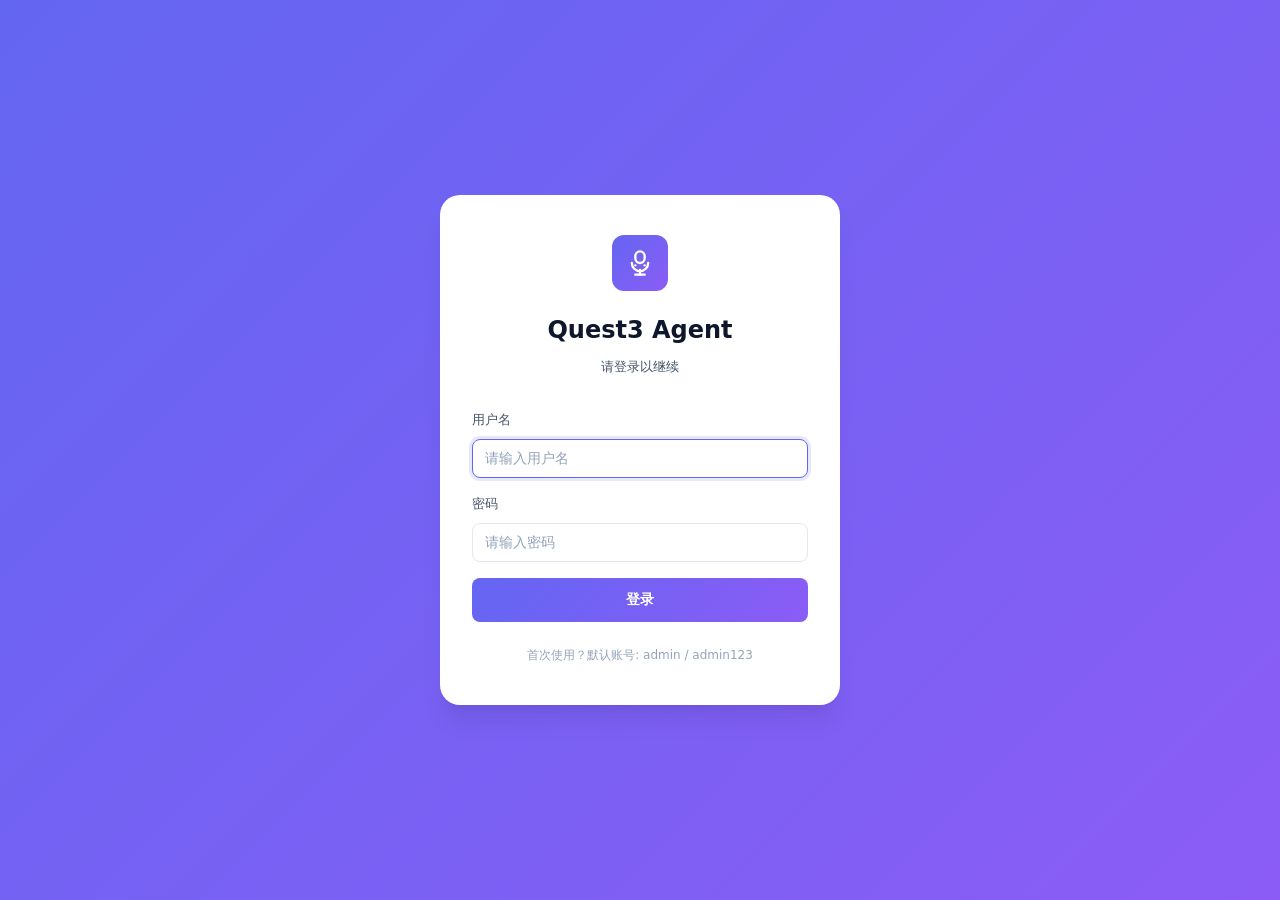
==== commit d19664a5: "fix: 全系统统一使用北京时间(UTC+8)，修复设置页tab切换和GitHub导入功能 - 新增 app/utils/timezone.py 提供 beijing_now() 函数 - 后端所有 " ====
--- a/static/agent_manager.html
+++ b/static/agent_manager.html
@@ -4,778 +4,53 @@
     <meta charset="UTF-8">
     <meta name="viewport" content="width=device-width, initial-scale=1.0">
     <title>Agent管理 - Quest3 Agent</title>
+    <link rel="stylesheet" href="/static/styles/main.css">
     <style>
-        * {
-            margin: 0;
-            padding: 0;
-            box-sizing: border-box;
-        }
-
-        body {
-            font-family: 'Segoe UI', system-ui, -apple-system, sans-serif;
-            background: linear-gradient(135deg, #667eea 0%, #764ba2 100%);
-            min-height: 100vh;
-            display: flex;
-            justify-content: center;
-            align-items: center;
-            padding: 20px;
-        }
-
-        .container {
-            width: 100%;
-            max-width: 1200px;
-            background: white;
-            border-radius: 16px;
-            box-shadow: 0 20px 60px rgba(0, 0, 0, 0.3);
-            display: flex;
-            flex-direction: column;
-            height: 85vh;
-        }
-
-        .header {
-            background: linear-gradient(135deg, #667eea 0%, #764ba2 100%);
-            color: white;
-            padding: 20px 30px;
-            display: flex;
-            justify-content: space-between;
-            align-items: center;
-        }
-
-        .header h1 {
-            font-size: 24px;
-        }
-
-        .header-actions button {
-            background: rgba(255, 255, 255, 0.2);
-            color: white;
-            border: none;
-            padding: 12px 24px;
-            border-radius: 20px;
-            cursor: pointer;
-            transition: background 0.3s;
-            margin-left: 10px;
-            font-size: 15px;
-            font-weight: 500;
-        }
-
-        .header-actions button:hover {
-            background: rgba(255, 255, 255, 0.3);
-        }
-
-        .main-content {
-            flex: 1;
-            overflow-y: auto;
-            padding: 30px;
-        }
-
-        .agent-grid {
-            display: grid;
-            grid-template-columns: repeat(auto-fill, minmax(300px, 1fr));
-            gap: 20px;
-        }
-
-        .agent-card {
-            background: #f8f9fa;
-            border: 1px solid #e0e0e0;
-            border-radius: 12px;
-            padding: 20px;
-            transition: all 0.3s;
-        }
-
-        .agent-card:hover {
-            box-shadow: 0 8px 25px rgba(0, 0, 0, 0.1);
-            transform: translateY(-2px);
-        }
-
-        .agent-header {
-            display: flex;
-            justify-content: space-between;
-            align-items: start;
-            margin-bottom: 15px;
-        }
-
-        .agent-name {
-            font-size: 18px;
-            font-weight: 600;
-            color: #333;
-        }
-
-        .agent-status {
-            font-size: 12px;
-            padding: 4px 10px;
-            border-radius: 10px;
-            background: #e0e0e0;
-            color: #666;
-        }
-
-        .agent-status.enabled {
-            background: #d4edda;
-            color: #155724;
-        }
-
-        .agent-type {
-            display: inline-block;
-            padding: 4px 10px;
-            background: rgba(102, 126, 234, 0.1);
-            color: #667eea;
-            border-radius: 6px;
-            font-size: 13px;
-            margin-bottom: 10px;
-        }
-
-        .agent-mode {
-            display: inline-block;
-            padding: 4px 10px;
-            background: rgba(118, 75, 162, 0.1);
-            color: #764ba2;
-            border-radius: 6px;
-            font-size: 13px;
-            margin-left: 6px;
-        }
-
-        .agent-description {
-            color: #666;
-            font-size: 14px;
-            line-height: 1.5;
-            margin-bottom: 15px;
-        }
-
-        .agent-info {
-            display: grid;
-            grid-template-columns: repeat(2, 1fr);
-            gap: 10px;
-            margin-bottom: 15px;
-        }
-
-        .info-item {
-            font-size: 13px;
-            color: #777;
-        }
-
-        .info-item span:first-child {
-            color: #999;
-            margin-right: 5px;
-        }
-
-        .agent-actions {
-            display: flex;
-            gap: 10px;
-            margin-top: 15px;
-            padding-top: 15px;
-            border-top: 1px solid #e0e0e0;
-        }
-
-        .agent-actions button {
-            flex: 1;
-            padding: 10px 16px;
-            border-radius: 8px;
-            border: 1px solid #ddd;
-            background: white;
-            cursor: pointer;
-            transition: all 0.2s;
-            font-size: 14px;
-            font-weight: 500;
-        }
-
-        .agent-actions button:hover {
-            background: #f0f0f0;
-        }
-
-        .agent-actions button.primary {
-            background: #667eea;
-            color: white;
-            border-color: #667eea;
-        }
-
-        .agent-actions button.primary:hover {
-            background: #764ba2;
-            border-color: #764ba2;
-        }
-
-        .agent-actions button.danger {
-            color: #dc3545;
-            border-color: #dc3545;
-        }
-
-        .agent-actions button.danger:hover {
-            background: #fee;
-        }
-
-        .modal {
-            display: none;
-            position: fixed;
-            top: 0;
-            left: 0;
-            width: 100%;
-            height: 100%;
-            background: rgba(0, 0, 0, 0.5);
-            justify-content: center;
-            align-items: center;
-            z-index: 1000;
-        }
-
-        .modal.active {
-            display: flex;
-        }
-
-        .modal-content {
-            background: white;
-            border-radius: 16px;
-            width: 90%;
-            max-width: 750px;
-            max-height: 85vh;
-            overflow-y: auto;
-            animation: modalSlideIn 0.3s ease;
-        }
-
-        @keyframes modalSlideIn {
-            from {
-                transform: translateY(-50px);
-                opacity: 0;
-            }
-            to {
-                transform: translateY(0);
-                opacity: 1;
-            }
-        }
-
-        .modal-header {
-            padding: 20px 30px;
-            border-bottom: 1px solid #e0e0e0;
-            display: flex;
-            justify-content: space-between;
-            align-items: center;
-        }
-
-        .modal-header h2 {
-            font-size: 20px;
-            color: #333;
-        }
-
-        .modal-close {
-            background: none;
-            border: none;
-            font-size: 24px;
-            color: #999;
-            cursor: pointer;
-        }
-
-        .modal-close:hover {
-            color: #333;
-        }
-
-        .modal-body {
-            padding: 30px;
-        }
-
-        .form-group {
-            margin-bottom: 20px;
-        }
-
-        .form-group label {
-            display: block;
-            margin-bottom: 8px;
-            font-weight: 500;
-            color: #555;
-        }
-
-        .form-group input,
-        .form-group select,
-        .form-group textarea {
-            width: 100%;
-            padding: 10px 15px;
-            border: 1px solid #ddd;
-            border-radius: 8px;
-            font-size: 14px;
-            transition: border-color 0.2s;
-        }
-
-        .form-group input:focus,
-        .form-group select:focus,
-        .form-group textarea:focus {
-            outline: none;
-            border-color: #667eea;
-        }
-
-        .form-group textarea {
-            min-height: 100px;
-            resize: vertical;
-        }
-
-        .checkbox-group {
-            display: flex;
-            align-items: center;
-            gap: 10px;
-        }
-
-        .checkbox-group input[type="checkbox"] {
-            width: auto;
-        }
-
-        .form-section {
-            background: #f8f9fa;
-            padding: 20px;
-            border-radius: 10px;
-            margin-bottom: 20px;
-        }
-
-        .form-section h3 {
-            font-size: 16px;
-            margin-bottom: 15px;
-            color: #333;
-        }
-
-        .checkbox-list {
-            display: grid;
-            grid-template-columns: repeat(auto-fill, minmax(200px, 1fr));
-            gap: 10px;
-        }
-
-        .checkbox-item {
-            display: flex;
-            align-items: center;
-            padding: 8px 12px;
-            background: white;
-            border-radius: 6px;
-            border: 1px solid #e0e0e0;
-        }
-
-        .checkbox-item input {
-            margin-right: 10px;
-        }
-
-        .modal-footer {
-            padding: 20px 30px;
-            border-top: 1px solid #e0e0e0;
-            display: flex;
-            justify-content: flex-end;
-            gap: 10px;
-        }
-
-        .modal-footer button {
-            padding: 10px 24px;
-            border-radius: 8px;
-            border: 1px solid #ddd;
-            background: white;
-            cursor: pointer;
-            font-size: 14px;
-            font-weight: 500;
-            transition: all 0.2s;
-        }
-
-        .modal-footer button:hover {
-            background: #f0f0f0;
-        }
-
-        .modal-footer button.primary {
-            background: #667eea;
-            color: white;
-            border-color: #667eea;
-        }
-
-        .modal-footer button.primary:hover {
-            background: #764ba2;
-            border-color: #764ba2;
-        }
-
-        .error-message {
-            color: #dc3545;
-            background: #fee;
-            padding: 10px 15px;
-            border-radius: 8px;
-            margin-bottom: 15px;
-        }
-
-        .success-message {
-            color: #155724;
-            background: #d4edda;
-            padding: 10px 15px;
-            border-radius: 8px;
-            margin-bottom: 15px;
-        }
-
-        .empty-state {
-            text-align: center;
-            padding: 60px 20px;
-            color: #999;
-            grid-column: 1 / -1;
-        }
-
-        .empty-state-icon {
-            font-size: 64px;
-            margin-bottom: 20px;
-        }
-
-        .fab-button {
-            position: fixed;
-            bottom: 40px;
-            right: 40px;
-            width: 64px;
-            height: 64px;
-            border-radius: 50%;
-            background: linear-gradient(135deg, #667eea 0%, #764ba2 100%);
-            color: white;
-            border: none;
-            font-size: 32px;
-            cursor: pointer;
-            box-shadow: 0 4px 15px rgba(102, 126, 234, 0.4);
-            transition: transform 0.2s, box-shadow 0.2s;
-            display: flex;
-            align-items: center;
-            justify-content: center;
-        }
-
-        .fab-button:hover {
-            transform: scale(1.1);
-            box-shadow: 0 6px 20px rgba(102, 126, 234, 0.6);
-        }
-
-        /* Step Indicator */
-        .step-indicator {
-            display: flex;
-            gap: 20px;
-            justify-content: center;
-            margin-bottom: 30px;
-        }
-
-        .step-item {
-            display: flex;
-            flex-direction: column;
-            align-items: center;
-            gap: 8px;
-            opacity: 0.5;
-            transition: opacity 0.3s;
-        }
-
-        .step-item.active {
-            opacity: 1;
-        }
-
-        .step-item.completed {
-            opacity: 1;
-        }
-
-        .step-number {
-            width: 36px;
-            height: 36px;
-            border-radius: 50%;
-            background: #e0e0e0;
-            display: flex;
-            align-items: center;
-            justify-content: center;
-            font-weight: 600;
-            color: #666;
-            transition: all 0.3s;
-        }
-
-        .step-item.active .step-number,
-        .step-item.completed .step-number {
-            background: #667eea;
-            color: white;
-        }
-
-        .step-label {
-            font-size: 13px;
-            color: #666;
-        }
-
-        /* Mode Cards */
-        .mode-cards {
-            display: grid;
-            grid-template-columns: repeat(3, 1fr);
-            gap: 12px;
-            margin-bottom: 20px;
-        }
-
-        .mode-card {
-            border: 2px solid #e0e0e0;
-            border-radius: 12px;
-            padding: 16px;
-            cursor: pointer;
-            transition: all 0.3s;
-            background: white;
-        }
-
-        .mode-card:hover {
-            border-color: #667eea;
-            background: rgba(102, 126, 234, 0.05);
-        }
-
-        .mode-card.selected {
-            border-color: #667eea;
-            background: rgba(102, 126, 234, 0.1);
-        }
-
-        .mode-icon {
-            font-size: 28px;
-            margin-bottom: 10px;
-        }
-
-        .mode-name {
-            font-size: 15px;
-            font-weight: 600;
-            color: #333;
-            margin-bottom: 8px;
-        }
-
-        .mode-description {
-            font-size: 13px;
-            color: #666;
-            line-height: 1.5;
-        }
-
-        .mode-note {
-            margin-top: 12px;
-            padding: 8px 12px;
-            border-radius: 6px;
-            font-size: 12px;
-        }
-
-        .mode-note.tools {
-            background: #e8f4fd;
-            color: #155724;
-        }
-
-        .mode-note.no-tools {
-            background: #fff3cd;
-            color: #856404;
-        }
-
-        /* Tool Selector */
-        .ts-empty {
-            color: #999;
-            font-size: 13px;
-            padding: 12px 0;
-        }
-        .ts-group {
-            border: 1px solid #e4e7ed;
-            border-radius: 10px;
-            margin-bottom: 10px;
-            overflow: hidden;
-            transition: border-color 0.2s, box-shadow 0.2s;
-        }
-        .ts-group:hover {
-            border-color: #c0c6d0;
-        }
-        .ts-header {
-            display: flex;
-            align-items: center;
-            gap: 8px;
-            padding: 10px 14px;
-            background: #f7f8fa;
-            cursor: pointer;
-            user-select: none;
-            transition: background 0.15s;
-        }
-        .ts-header:hover {
-            background: #eef0f4;
-        }
-        .ts-checkbox {
-            width: 16px !important;
-            height: 16px !important;
-            padding: 0 !important;
-            border: none !important;
-            border-radius: 0 !important;
-            accent-color: #667eea;
-            cursor: pointer;
-            flex-shrink: 0;
-        }
-        .ts-icon {
-            font-size: 15px;
-            flex-shrink: 0;
-        }
-        .ts-name {
-            font-weight: 600;
-            font-size: 14px;
-            color: #303133;
-            flex: 1 1 0;
-            min-width: 0;
-            overflow: hidden;
-            text-overflow: ellipsis;
-            white-space: nowrap;
-        }
-        .ts-count {
-            font-size: 12px;
-            color: #909399;
-            margin-left: auto;
-            flex-shrink: 0;
-        }
-        .ts-toggle {
-            font-size: 10px;
-            color: #909399;
-            transition: transform 0.2s;
-            flex-shrink: 0;
-        }
-        .ts-toggle.open {
-            transform: rotate(90deg);
-        }
-        .ts-body {
-            display: none;
-            border-top: 1px solid #e4e7ed;
-        }
-        .ts-body.open {
-            display: block;
-        }
-        .ts-actions {
-            display: flex;
-            align-items: center;
-            gap: 6px;
-            padding: 8px 14px 4px;
-            font-size: 12px;
-        }
-        .ts-actions a {
-            color: #667eea;
-            text-decoration: none;
-            cursor: pointer;
-        }
-        .ts-actions a:hover {
-            text-decoration: underline;
-        }
-        .ts-actions .ts-deselect {
-            color: #909399;
-        }
-        .ts-actions .ts-divider {
-            color: #dcdfe6;
-        }
-        .ts-tools {
-            display: grid;
-            grid-template-columns: repeat(auto-fill, minmax(260px, 1fr));
-            gap: 2px 8px;
-            padding: 4px 14px 10px;
-            max-height: 280px;
-            overflow-y: auto;
-        }
-        .ts-tool {
-            display: flex;
-            align-items: center;
-            gap: 6px;
-            padding: 5px 8px;
-            border-radius: 6px;
-            cursor: pointer;
-            transition: background 0.15s;
-            line-height: 1.4;
-            white-space: nowrap;
-            overflow: hidden;
-        }
-        .ts-tool:hover {
-            background: #f0f2f5;
-        }
-        .ts-tool input {
-            width: 14px !important;
-            height: 14px !important;
-            padding: 0 !important;
-            border: none !important;
-            border-radius: 0 !important;
-            accent-color: #667eea;
-            flex-shrink: 0;
-        }
-        .ts-tool-name {
-            font-size: 13px;
-            font-weight: 500;
-            color: #303133;
-            flex-shrink: 0;
-        }
-        .ts-tool-desc {
-            font-size: 12px;
-            color: #a0a4ab;
-            overflow: hidden;
-            text-overflow: ellipsis;
-            white-space: nowrap;
-        }
-
-        /* AI Recommend */
-        .ts-ai-recommend {
-            margin-bottom: 10px;
-        }
-        .ts-ai-row {
-            display: flex;
-            gap: 8px;
-            align-items: center;
-        }
-        .ts-ai-row .form-control {
-            flex: 1;
-        }
-        .btn-ai-recommend {
-            padding: 9px 16px;
-            background: linear-gradient(135deg, #667eea 0%, #764ba2 100%);
-            color: white;
-            border: none;
-            border-radius: 8px;
-            cursor: pointer;
-            font-size: 13px;
-            font-family: inherit;
-            font-weight: 500;
-            white-space: nowrap;
-            transition: opacity 0.2s, transform 0.15s;
-        }
-        .btn-ai-recommend:hover {
-            opacity: 0.9;
-            transform: translateY(-1px);
-        }
-        .btn-ai-recommend:disabled {
-            opacity: 0.5;
-            cursor: not-allowed;
-            transform: none;
-        }
-        .ts-ai-status {
-            margin-top: 6px;
-            font-size: 12px;
-            color: #667eea;
-        }
-        .ts-ai-status.error {
-            color: #dc3545;
-        }
+        body { display: flex; justify-content: center; align-items: flex-start; padding: 20px; min-height: 100vh; }
+        @media (max-width: 768px) { body { padding: 0; } .page-container { border-radius: 0; } }
+        .page-header-bar {
+            display: flex; justify-content: space-between; align-items: center;
+            margin-bottom: var(--space-5); flex-wrap: wrap; gap: var(--space-3);
+        }
+        .page-header-bar h2 { font-size: var(--text-2xl); font-weight: 700; color: var(--text-primary); }
     </style>
 </head>
-<body>
-    <div class="container">
-        <div class="header">
-            <h1>🤖 Agent管理</h1>
-            <div class="header-actions">
-                <a href="/static/collaboration_playground.html">
-                    <button>🧪 Agent Playground</button>
-                </a>
-                <a href="/static/skill_manager.html">
-                    <button>🛠️ 技能管理</button>
-                </a>
-                <a href="/static/mcp_manager.html">
-                    <button>🔗 MCP管理</button>
-                </a>
-                <a href="/static/settings.html">
-                    <button>⚙️ 设置</button>
-                </a>
-            </div>
-        </div>
-
-        <div class="main-content">
-            <div style="display: flex; justify-content: space-between; align-items: center; margin-bottom: 24px;">
-                <h2 style="font-size: 20px; font-weight: 600;">Agent列表</h2>
-                <button class="modal-footer button primary" onclick="openCreateModal()" style="padding: 12px 28px; font-size: 15px; font-weight: 600; background: #667eea; color: white; border: none; border-radius: 8px; cursor: pointer;">
-                    ➕ 新建Agent
+<body class="gradient-bg">
+    <div class="page-container">
+        <div id="pageNav"></div>
+
+        <div class="page-body">
+            <div class="page-header-bar">
+                <h2>Agent列表</h2>
+                <button class="btn btn-primary" onclick="openCreateModal()">
+                    <svg width="16" height="16" viewBox="0 0 24 24" fill="none" stroke="currentColor" stroke-width="2"><line x1="12" y1="5" x2="12" y2="19"/><line x1="5" y1="12" x2="19" y2="12"/></svg>
+                    新建Agent
                 </button>
             </div>
-            <div id="agentGrid" class="agent-grid">
-            </div>
-            <button class="fab-button" onclick="openCreateModal()" title="新建Agent">➕</button>
+            <div id="agentGrid" class="agent-grid"></div>
+            <button class="fab-button" onclick="openCreateModal()" title="新建Agent" aria-label="新建Agent">
+                <svg width="24" height="24" viewBox="0 0 24 24" fill="none" stroke="currentColor" stroke-width="2.5"><line x1="12" y1="5" x2="12" y2="19"/><line x1="5" y1="12" x2="19" y2="12"/></svg>
+            </button>
         </div>
     </div>
 
+    <!-- Agent Create/Edit Modal -->
     <div id="agentModal" class="modal">
-        <div class="modal-content">
+        <div class="modal-content wide">
             <div class="modal-header">
                 <h2 id="modalTitle">新建Agent</h2>
-                <button class="modal-close" onclick="closeModal()">×</button>
+                <button class="modal-close" onclick="SharedModal.close('agentModal')" aria-label="关闭">&times;</button>
             </div>
 
             <div class="modal-body">
                 <div id="messageContainer"></div>
 
-                <!-- Step Indicator -->
                 <div class="step-indicator" id="stepIndicator">
                     <div class="step-item active" id="step1">
                         <div class="step-number">1</div>
                         <div class="step-label">选择模式</div>
                     </div>
+                    <div class="step-connector" id="stepConnector"></div>
                     <div class="step-item" id="step2">
                         <div class="step-number">2</div>
                         <div class="step-label">配置信息</div>
@@ -786,53 +61,27 @@
                 <div id="stepContent1">
                     <div class="form-section">
                         <h3>选择执行模式</h3>
-                        <p style="color: #666; font-size: 13px; margin-bottom: 15px;">
+                        <p style="color: var(--text-secondary); font-size: var(--text-sm); margin-bottom: var(--space-4);">
                             这决定了Agent的工作方式，创建后也可以随时修改
                         </p>
-
-                        <div class="mode-cards" style="grid-template-columns: repeat(2, 1fr);">
+                        <div class="mode-cards">
                             <div class="mode-card" data-mode="plan" onclick="selectMode('plan')">
                                 <div class="mode-icon">📋</div>
                                 <div class="mode-name">Plan模式</div>
-                                <div class="mode-description">
-                                    先规划完整的执行步骤，再按步骤执行。适合复杂、多步骤的任务。
-                                </div>
-                                <div class="mode-note tools">
-                                    🔧 需要配置工具
-                                </div>
-                            </div>
-
+                                <div class="mode-description">先规划完整的执行步骤，再按步骤执行。适合复杂、多步骤的任务。</div>
+                                <div class="mode-note tools">🔧 需要配置工具</div>
+                            </div>
                             <div class="mode-card" data-mode="react" onclick="selectMode('react')">
                                 <div class="mode-icon">🔄</div>
                                 <div class="mode-name">ReAct模式</div>
-                                <div class="mode-description">
-                                    通过思考-行动-观察的循环逐步执行。适合需要边做边调整的任务。
-                                </div>
-                                <div class="mode-note tools">
-                                    🔧 需要配置工具
-                                </div>
-                            </div>
-
-                            <div class="mode-card" data-mode="react_cot" onclick="selectMode('react_cot')">
-                                <div class="mode-icon">🧠</div>
-                                <div class="mode-name">ReAct Cot模式</div>
-                                <div class="mode-description">
-                                    利用深度思维链能力，边思考边调用工具。可以实时观察思考过程。
-                                </div>
-                                <div class="mode-note tools">
-                                    🔧 需要配置工具
-                                </div>
-                            </div>
-
+                                <div class="mode-description">利用深度思维链能力，边思考边调用工具。可以实时观察思考过程。适合需要多步推理的任务。</div>
+                                <div class="mode-note tools">🔧 需要配置工具</div>
+                            </div>
                             <div class="mode-card" data-mode="direct" onclick="selectMode('direct')">
                                 <div class="mode-icon">⚡</div>
                                 <div class="mode-name">Direct模式</div>
-                                <div class="mode-description">
-                                    直接调用LLM生成回复，不使用工具。适合简单问答、日常聊天。
-                                </div>
-                                <div class="mode-note no-tools">
-                                    💬 不需要工具
-                                </div>
+                                <div class="mode-description">直接调用LLM生成回复，不使用工具。适合简单问答、日常聊天。</div>
+                                <div class="mode-note no-tools">💬 不需要工具</div>
                             </div>
                         </div>
                     </div>
@@ -845,117 +94,101 @@
 
                         <div class="form-section">
                             <h3>基本信息</h3>
-
                             <div class="form-group">
                                 <label>名称 *</label>
-                                <input type="text" id="agentName" required placeholder="例如: Python代码助手">
-                            </div>
-
+                                <input type="text" id="agentName" class="form-control" required placeholder="例如: Python代码助手">
+                            </div>
                             <div class="form-group">
                                 <label>描述</label>
-                                <input type="text" id="agentDescription" placeholder="简要描述Agent的功能">
-                            </div>
-
-                            <div class="form-group">
-                                <label>类型</label>
-                                <select id="agentType">
-                                    <option value="chat">💬 聊天助手</option>
-                                    <option value="coder">💻 代码助手</option>
-                                    <option value="researcher">📊 研究助手</option>
-                                    <option value="custom">⚙️ 自定义</option>
-                                </select>
-                            </div>
-
-                            <div class="form-group">
-                                <label>优先级</label>
-                                <input type="number" id="agentPriority" min="0" value="0" placeholder="数字越高优先级越高">
-                            </div>
-
-                            <div class="checkbox-group">
+                                <input type="text" id="agentDescription" class="form-control" placeholder="简要描述Agent的功能">
+                            </div>
+                            <div class="form-row">
+                                <div class="form-field">
+                                    <label>类型</label>
+                                    <select id="agentType" class="form-control">
+                                        <option value="chat">💬 聊天助手</option>
+                                        <option value="coder">💻 代码助手</option>
+                                        <option value="researcher">📊 研究助手</option>
+                                        <option value="custom">⚙️ 自定义</option>
+                                    </select>
+                                </div>
+                                <div class="form-field">
+                                    <label>优先级</label>
+                                    <input type="number" id="agentPriority" class="form-control" min="0" value="0" placeholder="数字越高优先级越高">
+                                </div>
+                            </div>
+                            <div class="checkbox-group" style="margin-top: var(--space-3);">
                                 <input type="checkbox" id="enableLongTermMemory">
                                 <label for="enableLongTermMemory">启用长期记忆</label>
-                                <span style="font-size: 12px; color: #999; margin-left: 4px;">（开启后，Agent将跨会话记住用户偏好和重要信息）</span>
-                            </div>
-                        </div>
-
-                        <!-- Tool/MCP/Skill Section - only show for plan/react -->
+                                <span style="font-size: var(--text-xs); color: var(--text-muted); margin-left: var(--space-1);">（开启后，Agent将跨会话记住用户偏好和重要信息）</span>
+                            </div>
+                        </div>
+
                         <div class="form-section" id="toolsMcpSection">
                             <h3>🔧 工具与技能配置</h3>
-
                             <div class="form-group">
                                 <label>技能 (Skills)</label>
-                                <div id="skillsList" class="checkbox-list">
-                                </div>
-                            </div>
-
+                                <div id="skillsList" class="checkbox-list"></div>
+                            </div>
                             <div class="form-group">
                                 <label>MCP服务器与工具</label>
-                                <p style="color: #666; font-size: 13px; margin-bottom: 8px;">
+                                <p style="color: var(--text-secondary); font-size: var(--text-xs); margin-bottom: var(--space-2);">
                                     勾选服务器自动全选其工具；展开后可逐个选择。只勾选服务器不选具体工具则加载该服务器全部工具。
                                 </p>
                                 <div class="ts-ai-recommend">
                                     <div class="ts-ai-row">
                                         <input type="text" id="aiRecommendInput" placeholder="描述你的需求，AI帮你推荐工具..." class="form-control">
-                                        <button type="button" id="aiRecommendBtn" onclick="aiRecommendTools()" class="btn-ai-recommend">
-                                            ✨ AI推荐
-                                        </button>
+                                        <button type="button" id="aiRecommendBtn" onclick="aiRecommendTools()" class="btn-ai-recommend">AI推荐</button>
                                     </div>
                                     <div id="aiRecommendStatus" class="ts-ai-status" style="display:none;"></div>
                                 </div>
-                                <div id="toolSelector">
-                                </div>
+                                <div id="toolSelector"></div>
                             </div>
                         </div>
 
                         <div class="form-section" id="thinkingConfigSection">
                             <h3>🧠 思维链配置（仅适用于 ReAct Cot）</h3>
-
-                            <div class="form-group">
-                                <label>思考深度</label>
-                                <select id="thinkingEffort">
-                                    <option value="low">🔹 Low - 快速回答，思考较浅</option>
-                                    <option value="medium" selected>🔸 Medium - 平衡，推荐使用</option>
-                                    <option value="high">🔶 High - 深度推理，回答更全面</option>
-                                </select>
-                            </div>
-
-                            <div class="form-group">
-                                <label>最大执行步数</label>
-                                <input type="number" id="maxReactSteps" min="1" max="50" value="15" placeholder="1-50">
+                            <div class="form-row">
+                                <div class="form-field">
+                                    <label>思考深度</label>
+                                    <select id="thinkingEffort" class="form-control">
+                                        <option value="low">🔹 Low - 快速回答</option>
+                                        <option value="medium" selected>🔸 Medium - 平衡（推荐）</option>
+                                        <option value="high">🔶 High - 深度推理</option>
+                                    </select>
+                                </div>
+                                <div class="form-field">
+                                    <label>最大执行步数</label>
+                                    <input type="number" id="maxReactSteps" class="form-control" min="1" max="50" value="15" placeholder="1-50">
+                                </div>
                             </div>
                         </div>
 
                         <div class="form-section">
                             <h3>LLM参数（可选，将使用全局默认值）</h3>
-
-                            <div class="form-group">
-                                <label>模型</label>
-                                <input type="text" id="agentModel" placeholder="例如: doubao-seed-2-0-lite-260215">
-                            </div>
-
-                            <div class="form-group">
-                                <label>温度</label>
-                                <input type="number" id="agentTemperature" min="0" max="1" step="0.1" placeholder="0.0-1.0">
-                            </div>
-
-                            <div class="form-group">
-                                <label>最大Token数</label>
-                                <input type="number" id="agentMaxTokens" min="1" placeholder="例如: 8192">
+                            <div class="form-row">
+                                <div class="form-field">
+                                    <label>模型</label>
+                                    <input type="text" id="agentModel" class="form-control" placeholder="例如: doubao-seed-2-0-lite-260215">
+                                </div>
+                                <div class="form-field">
+                                    <label>温度</label>
+                                    <input type="number" id="agentTemperature" class="form-control" min="0" max="1" step="0.1" placeholder="0.0-1.0">
+                                </div>
+                                <div class="form-field">
+                                    <label>最大Token数</label>
+                                    <input type="number" id="agentMaxTokens" class="form-control" min="1" placeholder="例如: 8192">
+                                </div>
                             </div>
                         </div>
 
                         <div class="form-section">
                             <h3>系统提示词</h3>
-
                             <div class="form-group">
-                                <textarea id="agentSystemPrompt" placeholder="定义Agent的角色和行为..."></textarea>
-                                <div style="display: flex; gap: 10px; margin-top: 8px;">
-                                    <button type="button" onclick="loadTemplate()" style="padding: 5px 10px; font-size: 12px;">
-                                        📋 使用模板
-                                    </button>
-                                    <button type="button" onclick="resetSystemPrompt()" style="padding: 5px 10px; font-size: 12px;">
-                                        ↺ 重置为默认
-                                    </button>
+                                <textarea id="agentSystemPrompt" class="form-control" placeholder="定义Agent的角色和行为..." rows="4"></textarea>
+                                <div style="display: flex; gap: var(--space-2); margin-top: var(--space-2);">
+                                    <button type="button" class="btn btn-sm btn-secondary" onclick="loadTemplate()">使用模板</button>
+                                    <button type="button" class="btn btn-sm btn-secondary" onclick="resetSystemPrompt()">重置为默认</button>
                                 </div>
                             </div>
                         </div>
@@ -964,18 +197,29 @@
             </div>
 
             <div class="modal-footer" id="modalFooter">
-                <button type="button" onclick="closeModal()">取消</button>
-                <button type="button" class="primary" id="nextStepBtn" onclick="goToStep2()" disabled>下一步</button>
+                <button type="button" class="btn btn-secondary" onclick="closeModal()">取消</button>
+                <button type="button" class="btn btn-primary" id="nextStepBtn" onclick="goToStep2()" disabled>下一步</button>
             </div>
         </div>
     </div>
 
+    <script src="/static/core/Auth.js"></script>
+    <script src="/static/shared/utils.js"></script>
+    <script src="/static/shared/toast.js"></script>
+    <script src="/static/shared/modal.js"></script>
+    <script src="/static/shared/nav.js"></script>
     <script>
+        // Auth check
+        if (!Auth.requireAuth()) { throw new Error('Not authenticated'); }
+
+        // Render shared navigation
+        SharedNav.render(document.getElementById('pageNav'), { active: 'agents' });
+
         let agents = [];
         let mcpServers = [];
         let availableTools = [];
         let availableSkills = [];
-        let toolCatalog = [];   // [{server_id, server_name, tools: [{name, description, original_name}]}]
+        let toolCatalog = [];
         let currentAgentId = null;
         let currentStep = 1;
         let selectedMode = null;
@@ -993,26 +237,22 @@
             try {
                 const res = await fetch('/api/settings/init-status');
                 const data = await res.json();
-                if (!data.initialized) {
-                    showSetupDialog();
-                }
-            } catch (e) {
-                // Silently ignore
-            }
+                if (!data.initialized) showSetupDialog();
+            } catch (e) {}
         }
 
         function showSetupDialog() {
             const overlay = document.createElement('div');
             overlay.id = 'setupOverlay';
-            overlay.style.cssText = 'position:fixed;top:0;left:0;width:100%;height:100%;background:rgba(0,0,0,0.5);z-index:10000;display:flex;align-items:center;justify-content:center;';
+            overlay.style.cssText = 'position:fixed;top:0;left:0;width:100%;height:100%;background:rgba(15,23,42,0.5);z-index:10000;display:flex;align-items:center;justify-content:center;padding:20px;backdrop-filter:blur(4px);';
             overlay.innerHTML = `
-                <div style="background:white;border-radius:16px;padding:40px;max-width:460px;text-align:center;box-shadow:0 20px 60px rgba(0,0,0,0.3);">
-                    <div style="font-size:48px;margin-bottom:16px;">🚀</div>
-                    <h2 style="color:#333;margin-bottom:12px;">欢迎使用 Quest3 Agent</h2>
-                    <p style="color:#666;margin-bottom:24px;font-size:14px;line-height:1.6;">检测到系统尚未完成初始配置，请先设置 LLM API Key 等必要参数。</p>
-                    <button onclick="window.location.href='/static/settings.html?setup=1'" style="padding:14px 36px;background:linear-gradient(135deg,#667eea,#764ba2);color:white;border:none;border-radius:8px;font-size:16px;font-weight:600;cursor:pointer;">前往设置</button>
+                <div style="background:var(--bg-container);border-radius:var(--radius-xl);padding:40px;max-width:460px;text-align:center;box-shadow:var(--shadow-xl);">
+                    <div style="width:64px;height:64px;border-radius:var(--radius-md);background:var(--primary-light);display:flex;align-items:center;justify-content:center;margin:0 auto var(--space-4);font-size:28px;">🚀</div>
+                    <h2 style="color:var(--text-primary);margin-bottom:var(--space-3);font-size:var(--text-xl);font-weight:700;">欢迎使用 Quest3 Agent</h2>
+                    <p style="color:var(--text-secondary);margin-bottom:var(--space-6);font-size:var(--text-sm);line-height:1.6;">检测到系统尚未完成初始配置，请先设置 LLM API Key 等必要参数。</p>
+                    <button class="btn btn-primary btn-lg" onclick="window.location.href='/static/settings.html?setup=1'">前往设置</button>
                     <br><br>
-                    <a href="#" onclick="document.getElementById('setupOverlay').remove();return false;" style="color:#999;font-size:13px;">稍后再说</a>
+                    <a href="#" onclick="document.getElementById('setupOverlay').remove();return false;" style="color:var(--text-muted);font-size:var(--text-xs);">稍后再说</a>
                 </div>
             `;
             document.body.appendChild(overlay);
@@ -1026,22 +266,19 @@
                 renderAgents();
             } catch (error) {
                 console.error('Error loading agents:', error);
-                showError('加载Agent列表失败');
+                showToast('加载Agent列表失败', 'error');
             }
         }
 
         function renderAgents() {
             const grid = document.getElementById('agentGrid');
-
             if (!agents || agents.length === 0) {
                 grid.innerHTML = `
-                    <div class="empty-state">
-                        <div class="empty-state-icon">🤖</div>
+                    <div class="empty-state" style="grid-column: 1 / -1;">
+                        <div class="icon">🤖</div>
                         <h3>还没有创建Agent</h3>
-                        <p style="margin-bottom: 20px;">点击上方的"新建Agent"按钮来创建你的第一个智能助手</p>
-                        <button onclick="openCreateModal()" style="padding: 12px 28px; background: #667eea; color: white; border: none; border-radius: 8px; cursor: pointer; font-size: 15px; font-weight: 600;">
-                            ➕ 创建第一个Agent
-                        </button>
+                        <p>点击上方的"新建Agent"按钮来创建你的第一个智能助手</p>
+                        <button class="btn btn-primary" onclick="openCreateModal()">创建第一个Agent</button>
                     </div>
                 `;
                 return;
@@ -1049,54 +286,34 @@
 
             grid.innerHTML = agents.map(agent => `
                 <div class="agent-card">
-                    <div class="agent-header" onclick="startChat('${agent.id}')">
+                    <div class="agent-header" onclick="startChat('${agent.id}')" style="cursor:pointer">
                         <div>
-                            <div class="agent-name">${escapeHtml(agent.name)}</div>
-                            <div style="margin-top: 8px;">
+                            <div class="agent-name">${Utils.escapeHtml(agent.name)}</div>
+                            <div style="margin-top: var(--space-2); display: flex; flex-wrap: wrap; gap: var(--space-1);">
                                 <span class="agent-type">${getTypeIcon(agent.type)} ${getTypeName(agent.type)}</span>
                                 <span class="agent-mode">${getModeIcon(agent.execution_mode)} ${getModeName(agent.execution_mode)}</span>
-                                <span class="agent-status ${agent.enabled ? 'enabled' : ''}">
-                                    ${agent.enabled ? '✓ 启用' : '✗ 禁用'}
-                                </span>
-                                ${agent.enable_long_term_memory ? '<span class="agent-status enabled" style="margin-left: 4px;">🧠 长期记忆</span>' : ''}
-                            </div>
-                        </div>
-                    </div>
-
-                    ${agent.description ? `<div class="agent-description" onclick="startChat('${agent.id}')">${escapeHtml(agent.description)}</div>` : ''}
-
+                                <span class="agent-status ${agent.enabled ? 'enabled' : ''}">${agent.enabled ? '✓ 启用' : '✗ 禁用'}</span>
+                                ${agent.enable_long_term_memory ? '<span class="agent-status enabled">🧠 长期记忆</span>' : ''}
+                            </div>
+                        </div>
+                    </div>
+                    ${agent.description ? `<div class="agent-description" onclick="startChat('${agent.id}')" style="cursor:pointer">${Utils.escapeHtml(agent.description)}</div>` : ''}
                     ${(agent.skills && agent.skills.length > 0) ? `
-                        <div style="margin-bottom: 15px;">
-                            <div style="font-size: 12px; color: #999; margin-bottom: 6px;">技能:</div>
-                            <div style="display: flex; flex-wrap: wrap; gap: 4px;">
-                                ${agent.skills.map(skill => `
-                                    <span style="font-size: 11px; padding: 2px 8px; background: rgba(118, 75, 162, 0.1); color: #764ba2; border-radius: 10px;">
-                                        ${escapeHtml(skill)}
-                                    </span>
-                                `).join('')}
+                        <div style="margin-bottom: var(--space-3);">
+                            <div class="skill-tags">
+                                ${agent.skills.map(skill => `<span class="skill-tag">${Utils.escapeHtml(skill)}</span>`).join('')}
                             </div>
                         </div>
                     ` : ''}
-
-                    <div class="agent-info" onclick="startChat('${agent.id}')">
-                        <div class="info-item">
-                            <span>使用次数:</span>
-                            <strong>${agent.usage_count || 0}</strong>
-                        </div>
-                        <div class="info-item">
-                            <span>优先级:</span>
-                            <strong>${agent.priority || 0}</strong>
-                        </div>
-                        <div class="info-item">
-                            <span>创建时间:</span>
-                            <span>${formatDate(agent.created_at)}</span>
-                        </div>
-                    </div>
-
+                    <div class="agent-info" onclick="startChat('${agent.id}')" style="cursor:pointer">
+                        <div class="info-item"><span>使用次数</span><strong>${agent.usage_count || 0}</strong></div>
+                        <div class="info-item"><span>优先级</span><strong>${agent.priority || 0}</strong></div>
+                        <div class="info-item"><span>创建时间</span><span>${Utils.formatDate(agent.created_at)}</span></div>
+                    </div>
                     <div class="agent-actions">
-                        <button type="button" onclick="startChat('${agent.id}')">💬 聊天</button>
-                        <button type="button" onclick="editAgent('${agent.id}')">✏️ 编辑</button>
-                        <button type="button" class="danger" onclick="deleteAgent('${agent.id}')">🗑️ 删除</button>
+                        <button type="button" class="primary" onclick="startChat('${agent.id}')">聊天</button>
+                        <button type="button" onclick="editAgent('${agent.id}')">编辑</button>
+                        <button type="button" class="danger" onclick="deleteAgent('${agent.id}')">删除</button>
                     </div>
                 </div>
             `).join('');
@@ -1107,15 +324,9 @@
                 const response = await fetch('/api/mcp/servers');
                 const data = await response.json();
                 mcpServers = data.servers || [];
-                renderMCPServers();
             } catch (error) {
                 console.error('Error loading MCP servers:', error);
             }
-        }
-
-        function renderMCPServers() {
-            // MCP server checkboxes are now rendered as part of the tool selector
-            // This function is kept for compatibility but the rendering is handled by renderToolSelector
         }
 
         async function loadToolCatalog() {
@@ -1133,26 +344,19 @@
         function renderToolSelector() {
             const container = document.getElementById('toolSelector');
             if (!container) return;
-
             if (!toolCatalog || toolCatalog.length === 0) {
                 container.innerHTML = '<div class="ts-empty">没有可用的工具服务器，请先在MCP管理中添加并连接服务器</div>';
                 return;
             }
-
             container.innerHTML = toolCatalog.map(server => {
                 const isLocal = server.server_id === 'local';
                 const toolCount = server.tools ? server.tools.length : 0;
-
                 return `
                     <div class="ts-group">
                         <div class="ts-header" onclick="toggleServerGroup('${server.server_id}')">
-                            ${isLocal ? '' : `
-                                <input type="checkbox" class="ts-checkbox" id="mcp_${server.server_id}" value="${server.server_id}"
-                                       onclick="event.stopPropagation()"
-                                       onchange="onServerCheckboxChange('${server.server_id}', this.checked)">
-                            `}
+                            ${isLocal ? '' : `<input type="checkbox" class="ts-checkbox" id="mcp_${server.server_id}" value="${server.server_id}" onclick="event.stopPropagation()" onchange="onServerCheckboxChange('${server.server_id}', this.checked)">`}
                             <span class="ts-icon">${isLocal ? '🏠' : '🔗'}</span>
-                            <span class="ts-name">${escapeHtml(server.server_name)}</span>
+                            <span class="ts-name">${Utils.escapeHtml(server.server_name)}</span>
                             <span class="ts-count">${toolCount} 个工具</span>
                             <span class="ts-toggle" id="toggle_icon_${server.server_id}">▶</span>
                         </div>
@@ -1164,11 +368,10 @@
                             </div>
                             <div class="ts-tools">
                                 ${(server.tools || []).map(tool => `
-                                    <label class="ts-tool" for="tool_${tool.name}" title="${tool.description ? escapeHtml(tool.description) : ''}">
-                                        <input type="checkbox" id="tool_${tool.name}" value="${tool.name}"
-                                               data-server-id="${server.server_id}" class="tool-cb-${server.server_id}">
-                                        <span class="ts-tool-name">${escapeHtml(tool.name)}</span>
-                                        ${tool.description ? `<span class="ts-tool-desc">${escapeHtml(tool.description)}</span>` : ''}
+                                    <label class="ts-tool" for="tool_${tool.name}" title="${tool.description ? Utils.escapeHtml(tool.description) : ''}">
+                                        <input type="checkbox" id="tool_${tool.name}" value="${tool.name}" data-server-id="${server.server_id}" class="tool-cb-${server.server_id}">
+                                        <span class="ts-tool-name">${Utils.escapeHtml(tool.name)}</span>
+                                        ${tool.description ? `<span class="ts-tool-desc">${Utils.escapeHtml(tool.description)}</span>` : ''}
                                     </label>
                                 `).join('')}
                             </div>
@@ -1190,20 +393,12 @@
             selectAllTools(serverId, checked);
             const toolsDiv = document.getElementById(`server_tools_${serverId}`);
             const icon = document.getElementById(`toggle_icon_${serverId}`);
-            if (toolsDiv) {
-                if (checked) {
-                    toolsDiv.classList.add('open');
-                } else {
-                    toolsDiv.classList.remove('open');
-                }
-            }
+            if (toolsDiv) checked ? toolsDiv.classList.add('open') : toolsDiv.classList.remove('open');
             if (icon) icon.classList.toggle('open', checked);
         }
 
         function selectAllTools(serverId, selected) {
-            document.querySelectorAll(`.tool-cb-${serverId}`).forEach(cb => {
-                cb.checked = selected;
-            });
+            document.querySelectorAll(`.tool-cb-${serverId}`).forEach(cb => cb.checked = selected);
         }
 
         async function aiRecommendTools() {
@@ -1211,15 +406,10 @@
             const btn = document.getElementById('aiRecommendBtn');
             const status = document.getElementById('aiRecommendStatus');
             const requirement = input.value.trim();
-
-            if (!requirement) {
-                showError('请先输入需求描述');
-                return;
-            }
-
-            // Show loading state
+            if (!requirement) { showToast('请先输入需求描述', 'error'); return; }
+
             btn.disabled = true;
-            btn.textContent = '✨ 分析中...';
+            btn.textContent = '分析中...';
             status.style.display = 'block';
             status.className = 'ts-ai-status';
             status.textContent = 'AI正在分析您的需求，请稍候...';
@@ -1230,129 +420,82 @@
                     headers: { 'Content-Type': 'application/json' },
                     body: JSON.stringify({ requirement })
                 });
-
-                if (!response.ok) {
-                    const err = await response.json();
-                    throw new Error(err.detail || '推荐失败');
-                }
-
+                if (!response.ok) { const err = await response.json(); throw new Error(err.detail || '推荐失败'); }
                 const data = await response.json();
                 const recommended = data.recommended_tools || [];
-
                 if (recommended.length === 0) {
                     status.className = 'ts-ai-status error';
                     status.textContent = 'AI未找到匹配的工具，请尝试更具体的需求描述';
                     return;
                 }
-
-                // Auto-check recommended tools
                 let checkedCount = 0;
                 const affectedServers = new Set();
-
                 recommended.forEach(toolName => {
                     const cb = document.getElementById('tool_' + toolName);
-                    if (cb) {
-                        cb.checked = true;
-                        checkedCount++;
-                        const serverId = cb.dataset.serverId;
-                        if (serverId) affectedServers.add(serverId);
-                    }
+                    if (cb) { cb.checked = true; checkedCount++; const sid = cb.dataset.serverId; if (sid) affectedServers.add(sid); }
                 });
-
-                // Check server-level checkboxes and expand affected groups
                 affectedServers.forEach(serverId => {
                     const serverCb = document.getElementById('mcp_' + serverId);
                     if (serverCb) serverCb.checked = true;
-
                     const toolsDiv = document.getElementById('server_tools_' + serverId);
                     const icon = document.getElementById('toggle_icon_' + serverId);
                     if (toolsDiv) toolsDiv.classList.add('open');
                     if (icon) icon.classList.add('open');
                 });
-
                 status.className = 'ts-ai-status';
-                status.textContent = `✨ AI推荐了 ${checkedCount} 个工具`;
-
+                status.textContent = `AI推荐了 ${checkedCount} 个工具`;
             } catch (error) {
-                console.error('AI recommend error:', error);
                 status.className = 'ts-ai-status error';
                 status.textContent = '推荐失败：' + error.message;
             } finally {
                 btn.disabled = false;
-                btn.textContent = '✨ AI推荐';
-            }
-        }
-
-        function renderTools() {
-            // Tool checkboxes are now rendered as part of the tool selector
-            // This function is kept for compatibility but the rendering is handled by renderToolSelector
+                btn.textContent = 'AI推荐';
+            }
         }
 
         async function loadAvailableSkills() {
             try {
                 const response = await fetch('/api/skills/summaries');
                 const data = await response.json();
-                availableSkills = Object.entries(data).map(([name, summary]) => ({
-                    name,
-                    ...summary
-                }));
+                availableSkills = Object.entries(data).map(([name, summary]) => ({ name, ...summary }));
                 renderSkills();
-            } catch (error) {
-                console.error('Error loading skills:', error);
-            }
+            } catch (error) { console.error('Error loading skills:', error); }
         }
 
         function renderSkills() {
             const list = document.getElementById('skillsList');
             if (!list) return;
-
             if (!availableSkills || availableSkills.length === 0) {
-                list.innerHTML = '<small style="color: #999;">没有可用的技能</small>';
+                list.innerHTML = '<small style="color: var(--text-muted);">没有可用的技能</small>';
                 return;
             }
-
             list.innerHTML = availableSkills.map(skill => `
                 <div class="checkbox-item">
                     <input type="checkbox" id="skill_${skill.name}" value="${skill.name}">
-                    <label for="skill_${skill.name}">
-                        <strong>${escapeHtml(skill.name)}</strong>
-                        <small style="color: #999; margin-left: 5px;">${escapeHtml(skill.description || '')}</small>
-                    </label>
+                    <label for="skill_${skill.name}"><strong>${Utils.escapeHtml(skill.name)}</strong> <small style="color: var(--text-muted); margin-left: 5px;">${Utils.escapeHtml(skill.description || '')}</small></label>
                 </div>
             `).join('');
         }
 
         function selectMode(mode) {
             selectedMode = mode;
-
             document.querySelectorAll('.mode-card').forEach(card => {
                 card.classList.remove('selected');
-                if (card.dataset.mode === mode) {
-                    card.classList.add('selected');
-                }
+                if (card.dataset.mode === mode) card.classList.add('selected');
             });
-
             const nextBtn = document.getElementById('nextStepBtn');
-            if (nextBtn) {
-                nextBtn.disabled = false;
-            }
+            if (nextBtn) nextBtn.disabled = false;
         }
 
         function goToStep2() {
-            if (!selectedMode) {
-                showError('请先选择执行模式');
-                return;
-            }
-
+            if (!selectedMode) { showToast('请先选择执行模式', 'error'); return; }
             currentStep = 2;
-
             document.getElementById('step1').classList.remove('active');
             document.getElementById('step1').classList.add('completed');
             document.getElementById('step2').classList.add('active');
-
+            document.getElementById('stepConnector').classList.add('completed');
             document.getElementById('stepContent1').style.display = 'none';
             document.getElementById('stepContent2').style.display = 'block';
-
             updateFooterForStep2();
             updateToolsSectionVisibility();
             loadTemplate();
@@ -1360,60 +503,32 @@
 
         function goToStep1() {
             currentStep = 1;
-
             document.getElementById('step1').classList.add('active');
             document.getElementById('step1').classList.remove('completed');
             document.getElementById('step2').classList.remove('active');
-
+            document.getElementById('stepConnector').classList.remove('completed');
             document.getElementById('stepContent1').style.display = 'block';
             document.getElementById('stepContent2').style.display = 'none';
-
             updateFooterForStep1();
         }
 
         function updateFooterForStep1() {
             const footer = document.getElementById('modalFooter');
-            footer.innerHTML = `
-                <button type="button" onclick="closeModal()">取消</button>
-                <button type="button" class="primary" id="nextStepBtn" onclick="goToStep2()" ${!selectedMode ? 'disabled' : ''}>下一步</button>
-            `;
+            footer.innerHTML = `<button type="button" class="btn btn-secondary" onclick="closeModal()">取消</button><button type="button" class="btn btn-primary" id="nextStepBtn" onclick="goToStep2()" ${!selectedMode ? 'disabled' : ''}>下一步</button>`;
         }
 
         function updateFooterForStep2() {
             const footer = document.getElementById('modalFooter');
-            if (isEditMode) {
-                footer.innerHTML = `
-                    <button type="button" onclick="closeModal()">取消</button>
-                    <button type="button" class="primary" onclick="saveAgent()">保存</button>
-                `;
-            } else {
-                footer.innerHTML = `
-                    <button type="button" onclick="goToStep1()">上一步</button>
-                    <button type="button" onclick="closeModal()">取消</button>
-                    <button type="button" class="primary" onclick="saveAgent()">创建</button>
-                `;
-            }
+            footer.innerHTML = isEditMode
+                ? `<button type="button" class="btn btn-secondary" onclick="closeModal()">取消</button><button type="button" class="btn btn-primary" onclick="saveAgent()">保存</button>`
+                : `<button type="button" class="btn btn-secondary" onclick="goToStep1()">上一步</button><button type="button" class="btn btn-secondary" onclick="closeModal()">取消</button><button type="button" class="btn btn-primary" onclick="saveAgent()">创建</button>`;
         }
 
         function updateToolsSectionVisibility() {
             const section = document.getElementById('toolsMcpSection');
-            if (!section) return;
-
-            if (selectedMode === 'direct') {
-                section.style.display = 'none';
-            } else {
-                section.style.display = 'block';
-            }
-
-            // 更新思维链配置区域
+            if (section) section.style.display = selectedMode === 'direct' ? 'none' : 'block';
             const thinkingSection = document.getElementById('thinkingConfigSection');
-            if (thinkingSection) {
-                if (selectedMode === 'react_cot') {
-                    thinkingSection.style.display = 'block';
-                } else {
-                    thinkingSection.style.display = 'none';
-                }
-            }
+            if (thinkingSection) thinkingSection.style.display = selectedMode === 'react' ? 'block' : 'none';
         }
 
         function openCreateModal() {
@@ -1421,52 +536,39 @@
             currentAgentId = null;
             selectedMode = null;
             currentStep = 1;
-
             document.getElementById('modalTitle').textContent = '新建Agent';
             document.getElementById('messageContainer').innerHTML = '';
-
             document.getElementById('step1').classList.add('active');
             document.getElementById('step1').classList.remove('completed');
             document.getElementById('step2').classList.remove('active');
-
-            document.querySelectorAll('.mode-card').forEach(card => {
-                card.classList.remove('selected');
-            });
-
+            document.getElementById('stepConnector').classList.remove('completed');
+            document.querySelectorAll('.mode-card').forEach(card => card.classList.remove('selected'));
             document.getElementById('agentForm').reset();
             document.getElementById('enableLongTermMemory').checked = false;
             document.getElementById('agentPriority').value = '0';
-
             document.getElementById('stepContent1').style.display = 'block';
             document.getElementById('stepContent2').style.display = 'none';
             updateFooterForStep1();
-
-            document.getElementById('agentModal').classList.add('active');
+            SharedModal.open('agentModal');
         }
 
         async function editAgent(agentId) {
             const agent = agents.find(a => a.id === agentId);
             if (!agent) return;
-
             isEditMode = true;
             currentAgentId = agentId;
-            selectedMode = agent.execution_mode || 'plan';
+            selectedMode = agent.execution_mode === 'react_cot' ? 'react' : (agent.execution_mode || 'plan');
             currentStep = 2;
-
             document.getElementById('modalTitle').textContent = '编辑Agent';
             document.getElementById('messageContainer').innerHTML = '';
-
             document.getElementById('step1').classList.remove('active');
             document.getElementById('step1').classList.add('completed');
             document.getElementById('step2').classList.add('active');
-
+            document.getElementById('stepConnector').classList.add('completed');
             document.querySelectorAll('.mode-card').forEach(card => {
                 card.classList.remove('selected');
-                if (card.dataset.mode === selectedMode) {
-                    card.classList.add('selected');
-                }
+                if (card.dataset.mode === selectedMode) card.classList.add('selected');
             });
-
             document.getElementById('agentId').value = agent.id;
             document.getElementById('agentName').value = agent.name || '';
             document.getElementById('agentDescription').value = agent.description || '';
@@ -1480,21 +582,11 @@
             document.getElementById('maxReactSteps').value = agent.max_react_steps || 15;
             document.getElementById('agentSystemPrompt').value = agent.system_prompt || '';
 
-            // Check MCP servers
-            const agentMcpIds = (agent.mcp_servers || []).map(mcp =>
-                typeof mcp === 'string' ? mcp : mcp.server_id
-            );
-            document.querySelectorAll('#toolSelector input[id^="mcp_"]').forEach(cb => {
-                cb.checked = agentMcpIds.includes(cb.value);
-            });
-
-            // Check individual tools
+            const agentMcpIds = (agent.mcp_servers || []).map(mcp => typeof mcp === 'string' ? mcp : mcp.server_id);
+            document.querySelectorAll('#toolSelector input[id^="mcp_"]').forEach(cb => cb.checked = agentMcpIds.includes(cb.value));
             const agentToolNames = agent.tools || [];
-            document.querySelectorAll('#toolSelector input[id^="tool_"]').forEach(cb => {
-                cb.checked = agentToolNames.includes(cb.value);
-            });
-
-            // Expand server groups that are checked or have checked tools
+            document.querySelectorAll('#toolSelector input[id^="tool_"]').forEach(cb => cb.checked = agentToolNames.includes(cb.value));
+
             toolCatalog.forEach(server => {
                 const serverCb = document.getElementById(`mcp_${server.server_id}`);
                 const isChecked = serverCb && serverCb.checked;
@@ -1506,29 +598,20 @@
                     if (icon) icon.classList.add('open');
                 }
             });
-
-            document.querySelectorAll('#skillsList input[type="checkbox"]').forEach(cb => {
-                cb.checked = (agent.skills || []).includes(cb.value);
-            });
-
+            document.querySelectorAll('#skillsList input[type="checkbox"]').forEach(cb => cb.checked = (agent.skills || []).includes(cb.value));
             document.getElementById('stepContent1').style.display = 'none';
             document.getElementById('stepContent2').style.display = 'block';
             updateFooterForStep2();
             updateToolsSectionVisibility();
-
-            document.getElementById('agentModal').classList.add('active');
+            SharedModal.open('agentModal');
         }
 
         async function saveAgent() {
             const name = document.getElementById('agentName')?.value?.trim();
-            if (!name) {
-                showError('请填写名称');
-                return;
-            }
+            if (!name) { showToast('请填写名称', 'error'); return; }
 
             const formData = {
-                name: name,
-                description: document.getElementById('agentDescription')?.value?.trim(),
+                name, description: document.getElementById('agentDescription')?.value?.trim(),
                 type: document.getElementById('agentType')?.value,
                 priority: parseInt(document.getElementById('agentPriority')?.value) || 0,
                 enable_long_term_memory: document.getElementById('enableLongTermMemory')?.checked || false,
@@ -1539,102 +622,44 @@
                 temperature: parseFloat(document.getElementById('agentTemperature')?.value) || null,
                 max_tokens: parseInt(document.getElementById('agentMaxTokens')?.value) || null,
                 system_prompt: document.getElementById('agentSystemPrompt')?.value?.trim() || '',
-                mcp_servers: [],
-                tools: [],
-                skills: []
+                mcp_servers: [], tools: [], skills: []
             };
 
             if (selectedMode !== 'direct') {
-                document.querySelectorAll('#skillsList input[type="checkbox"]:checked').forEach(cb => {
-                    formData.skills.push(cb.value);
-                });
-
-                document.querySelectorAll('#toolSelector input[id^="mcp_"]:checked').forEach(cb => {
-                    formData.mcp_servers.push(cb.value);
-                });
-
-                document.querySelectorAll('#toolSelector input[id^="tool_"]:checked').forEach(cb => {
-                    formData.tools.push(cb.value);
-                });
-            }
-
-            try {
-                let response;
-                if (currentAgentId) {
-                    response = await fetch(`/api/agents/${currentAgentId}`, {
-                        method: 'PUT',
-                        headers: { 'Content-Type': 'application/json' },
-                        body: JSON.stringify(formData)
-                    });
-                } else {
-                    response = await fetch('/api/agents', {
-                        method: 'POST',
-                        headers: { 'Content-Type': 'application/json' },
-                        body: JSON.stringify(formData)
-                    });
-                }
+                document.querySelectorAll('#skillsList input[type="checkbox"]:checked').forEach(cb => formData.skills.push(cb.value));
+                document.querySelectorAll('#toolSelector input[id^="mcp_"]:checked').forEach(cb => formData.mcp_servers.push(cb.value));
+                document.querySelectorAll('#toolSelector input[id^="tool_"]:checked').forEach(cb => formData.tools.push(cb.value));
+            }
+
+            try {
+                const response = currentAgentId
+                    ? await fetch(`/api/agents/${currentAgentId}`, { method: 'PUT', headers: { 'Content-Type': 'application/json' }, body: JSON.stringify(formData) })
+                    : await fetch('/api/agents', { method: 'POST', headers: { 'Content-Type': 'application/json' }, body: JSON.stringify(formData) });
 
                 if (response.ok) {
-                    showSuccess(currentAgentId ? 'Agent更新成功' : 'Agent创建成功');
+                    showToast(currentAgentId ? 'Agent更新成功' : 'Agent创建成功');
                     await new Promise(r => setTimeout(r, 500));
                     closeModal();
                     await loadAgents();
                 } else {
                     const data = await response.json();
-                    showError(data.detail || '保存失败');
+                    showToast(data.detail || '保存失败', 'error');
                 }
             } catch (error) {
                 console.error('Error saving agent:', error);
-                showError('保存Agent时发生错误');
-            }
-        }
-
-        async function toggleAgent(agentId) {
-            const agent = agents.find(a => a.id === agentId);
-            if (!agent) return;
-
-            try {
-                const response = await fetch(`/api/agents/${agentId}`, {
-                    method: 'PUT',
-                    headers: { 'Content-Type': 'application/json' },
-                    body: JSON.stringify({ enabled: !agent.enabled })
-                });
-
-                if (response.ok) {
-                    showSuccess(!agent.enabled ? 'Agent已启用' : 'Agent已禁用');
-                    await loadAgents();
-                } else {
-                    showError('更新状态失败');
-                }
-            } catch (error) {
-                console.error('Error toggling agent:', error);
-                showError('操作失败');
+                showToast('保存Agent时发生错误', 'error');
             }
         }
 
         async function deleteAgent(agentId) {
             const agent = agents.find(a => a.id === agentId);
             if (!agent) return;
-
-            if (!confirm(`确定要删除Agent "${agent.name}" 吗？\n此操作不可恢复。`)) {
-                return;
-            }
-
-            try {
-                const response = await fetch(`/api/agents/${agentId}`, {
-                    method: 'DELETE'
-                });
-
-                if (response.ok) {
-                    showSuccess('Agent删除成功');
-                    await loadAgents();
-                } else {
-                    showError('删除失败');
-                }
-            } catch (error) {
-                console.error('Error deleting agent:', error);
-                showError('删除Agent时发生错误');
-            }
+            if (!confirm(`确定要删除Agent "${agent.name}" 吗？\n此操作不可恢复。`)) return;
+            try {
+                const response = await fetch(`/api/agents/${agentId}`, { method: 'DELETE' });
+                if (response.ok) { showToast('Agent删除成功'); await loadAgents(); }
+                else showToast('删除失败', 'error');
+            } catch (error) { console.error(error); showToast('删除Agent时发生错误', 'error'); }
         }
 
         function loadTemplate() {
@@ -1645,92 +670,23 @@
                 'researcher': '你是一个研究助手，擅长信息收集、分析和总结。你能够帮助用户查找资料、分析数据并提供建议。请确保你的回答准确、有据可查。',
                 'custom': '请根据你的角色定义来帮助用户完成任务。'
             };
-
             const textarea = document.getElementById('agentSystemPrompt');
-            if (textarea && !textarea.value) {
-                textarea.value = templates[type] || templates['custom'];
-            }
-        }
-
-        function resetSystemPrompt() {
-            loadTemplate();
-        }
+            if (textarea && !textarea.value) textarea.value = templates[type] || templates['custom'];
+        }
+
+        function resetSystemPrompt() { loadTemplate(); }
 
         function closeModal() {
-            document.getElementById('agentModal').classList.remove('active');
-            currentAgentId = null;
-            currentStep = 1;
-            selectedMode = null;
-            isEditMode = false;
-        }
-
-        function showError(message) {
-            const container = document.getElementById('messageContainer');
-            container.innerHTML = `<div class="error-message">❌ ${escapeHtml(message)}</div>`;
-        }
-
-        function showSuccess(message) {
-            const container = document.getElementById('messageContainer');
-            container.innerHTML = `<div class="success-message">✅ ${escapeHtml(message)}</div>`;
-
-            setTimeout(() => {
-                container.innerHTML = '';
-            }, 3000);
-        }
-
-        function escapeHtml(text) {
-            if (!text) return '';
-            const div = document.createElement('div');
-            div.textContent = text;
-            return div.innerHTML;
-        }
-
-        function formatDate(dateString) {
-            if (!dateString) return '';
-            const date = new Date(dateString);
-            return date.toLocaleDateString('zh-CN') + ' ' + date.toLocaleTimeString('zh-CN', { hour: '2-digit', minute: '2-digit' });
-        }
-
-        function getTypeIcon(type) {
-            const icons = { 'chat': '💬', 'coder': '💻', 'researcher': '📊', 'custom': '⚙️' };
-            return icons[type] || '⚙️';
-        }
-
-        function getTypeName(type) {
-            const names = { 'chat': '聊天助手', 'coder': '代码助手', 'researcher': '研究助手', 'custom': '自定义' };
-            return names[type] || '自定义';
-        }
-
-        function getModeIcon(mode) {
-            const icons = { 'plan': '📋', 'react': '🔄', 'react_cot': '🧠', 'direct': '⚡' };
-            return icons[mode] || '📋';
-        }
-
-        function getModeName(mode) {
-            const names = {
-                'plan': 'Plan模式',
-                'react': 'ReAct模式',
-                'react_cot': 'ReAct Cot模式',
-                'direct': 'Direct模式'
-            };
-            return names[mode] || 'Plan模式';
-        }
-
-        document.addEventListener('keydown', (e) => {
-            if (e.key === 'Escape') {
-                closeModal();
-            }
-        });
-
-        document.getElementById('agentModal').addEventListener('click', (e) => {
-            if (e.target.id === 'agentModal') {
-                closeModal();
-            }
-        });
-
-        function startChat(agentId) {
-            window.location.href = `/static/index.html#chat?agent_id=${agentId}`;
-        }
+            SharedModal.close('agentModal');
+            currentAgentId = null; currentStep = 1; selectedMode = null; isEditMode = false;
+        }
+
+        function getTypeIcon(type) { return { 'chat': '💬', 'coder': '💻', 'researcher': '📊', 'custom': '⚙️' }[type] || '⚙️'; }
+        function getTypeName(type) { return { 'chat': '聊天助手', 'coder': '代码助手', 'researcher': '研究助手', 'custom': '自定义' }[type] || '自定义'; }
+        function getModeIcon(mode) { return { 'plan': '📋', 'react': '🔄', 'direct': '⚡' }[mode] || '📋'; }
+        function getModeName(mode) { return { 'plan': 'Plan模式', 'react': 'ReAct模式', 'direct': 'Direct模式' }[mode] || 'Plan模式'; }
+
+        function startChat(agentId) { window.location.href = `/static/index.html#chat?agent_id=${agentId}`; }
     </script>
 </body>
 </html>
--- a/static/styles/main.css
+++ b/static/styles/main.css
@@ -0,0 +1,2059 @@
+/* ============================================ */
+/* Quest3 Agent - Design System v2             */
+/* ============================================ */
+
+/* 1. Design Tokens */
+:root {
+    /* Primary Palette - Indigo/Violet */
+    --primary: #6366f1;
+    --primary-hover: #4f46e5;
+    --primary-light: rgba(99, 102, 241, 0.08);
+    --primary-dark: #4338ca;
+    --secondary: #8b5cf6;
+    --gradient: linear-gradient(135deg, #6366f1 0%, #8b5cf6 100%);
+    --gradient-subtle: linear-gradient(135deg, rgba(99,102,241,0.05) 0%, rgba(139,92,246,0.05) 100%);
+
+    /* Semantic Colors */
+    --success: #22c55e;
+    --success-bg: #f0fdf4;
+    --success-color: #166534;
+    --success-light: #dcfce7;
+    --error: #ef4444;
+    --error-bg: #fef2f2;
+    --error-color: #991b1b;
+    --warning: #f59e0b;
+    --warning-bg: #fffbeb;
+    --warning-color: #92400e;
+    --info: #3b82f6;
+    --info-bg: #eff6ff;
+    --info-color: #1e40af;
+
+    /* Background Colors */
+    --bg-page: #f8fafc;
+    --bg-container: #ffffff;
+    --bg-sidebar: #f1f5f9;
+    --bg-hover: #f1f5f9;
+    --bg-section: #f8fafc;
+    --bg-muted: #f1f5f9;
+    --bg-gradient: linear-gradient(135deg, #6366f1 0%, #8b5cf6 100%);
+
+    /* Text Colors */
+    --text-primary: #0f172a;
+    --text-secondary: #475569;
+    --text-muted: #94a3b8;
+    --text-white: #ffffff;
+    --text-on-primary: #ffffff;
+
+    /* Border Colors */
+    --border-color: #e2e8f0;
+    --border-light: #f1f5f9;
+    --border-focus: #6366f1;
+    --border-dark: #cbd5e1;
+
+    /* Shadows */
+    --shadow-xs: 0 1px 2px rgba(0, 0, 0, 0.04);
+    --shadow-sm: 0 1px 3px rgba(0, 0, 0, 0.06), 0 1px 2px rgba(0, 0, 0, 0.04);
+    --shadow-md: 0 4px 6px -1px rgba(0, 0, 0, 0.07), 0 2px 4px -2px rgba(0, 0, 0, 0.05);
+    --shadow-lg: 0 10px 15px -3px rgba(0, 0, 0, 0.08), 0 4px 6px -4px rgba(0, 0, 0, 0.04);
+    --shadow-xl: 0 20px 25px -5px rgba(0, 0, 0, 0.08), 0 8px 10px -6px rgba(0, 0, 0, 0.04);
+    --shadow-focus: 0 0 0 3px rgba(99, 102, 241, 0.15);
+
+    /* Border Radius */
+    --radius-sm: 6px;
+    --radius: 8px;
+    --radius-md: 12px;
+    --radius-lg: 16px;
+    --radius-xl: 20px;
+    --radius-full: 9999px;
+
+    /* Spacing (4pt scale) */
+    --space-1: 4px;
+    --space-2: 8px;
+    --space-3: 12px;
+    --space-4: 16px;
+    --space-5: 20px;
+    --space-6: 24px;
+    --space-8: 32px;
+    --space-10: 40px;
+    --space-12: 48px;
+
+    /* Typography */
+    --font-sans: 'Inter', -apple-system, BlinkMacSystemFont, 'Segoe UI', system-ui, sans-serif;
+    --font-mono: 'JetBrains Mono', 'Fira Code', 'Consolas', monospace;
+    --text-xs: 12px;
+    --text-sm: 13px;
+    --text-base: 14px;
+    --text-lg: 16px;
+    --text-xl: 18px;
+    --text-2xl: 20px;
+    --text-3xl: 24px;
+    --leading: 1.6;
+
+    /* Transitions */
+    --transition-fast: 0.12s ease;
+    --transition: 0.2s ease;
+    --transition-slow: 0.3s ease;
+
+    /* Z-index scale */
+    --z-dropdown: 50;
+    --z-sticky: 100;
+    --z-overlay: 200;
+    --z-modal: 300;
+    --z-popover: 400;
+    --z-toast: 500;
+
+    /* Navigation */
+    --nav-height: 56px;
+    --nav-height-mobile: 52px;
+}
+
+/* 2. Reset & Base */
+*, *::before, *::after {
+    margin: 0;
+    padding: 0;
+    box-sizing: border-box;
+}
+
+html {
+    height: 100%;
+    -webkit-text-size-adjust: 100%;
+}
+
+body {
+    height: 100%;
+    font-family: var(--font-sans);
+    background: var(--bg-page);
+    color: var(--text-primary);
+    font-size: var(--text-base);
+    line-height: var(--leading);
+    -webkit-font-smoothing: antialiased;
+    -moz-osx-font-smoothing: grayscale;
+}
+
+/* Gradient background for standalone pages */
+body.gradient-bg {
+    background: var(--bg-gradient);
+    min-height: 100vh;
+}
+
+/* 3. Page Layout */
+.page-container {
+    max-width: 1200px;
+    width: 100%;
+    margin: 0 auto;
+    background: var(--bg-container);
+    border-radius: var(--radius-lg);
+    box-shadow: var(--shadow-xl);
+    overflow: hidden;
+    display: flex;
+    flex-direction: column;
+    min-height: 0;
+}
+
+.page-container.page-narrow { max-width: 900px; }
+.page-container.page-wide { max-width: 1400px; }
+
+.page-container.page-full {
+    max-width: 100%;
+    min-height: 100vh;
+    border-radius: 0;
+}
+
+.page-body {
+    padding: var(--space-6);
+    flex: 1;
+    overflow-y: auto;
+    min-height: 0;
+}
+
+/* 4. Page Header / Navigation */
+.page-header {
+    background: var(--bg-container);
+    border-bottom: 1px solid var(--border-color);
+    padding: 0 var(--space-6);
+    height: var(--nav-height);
+    display: flex;
+    justify-content: space-between;
+    align-items: center;
+    gap: var(--space-4);
+    flex-shrink: 0;
+}
+
+.page-header-brand {
+    color: var(--text-primary);
+    text-decoration: none;
+    display: flex;
+    align-items: center;
+    gap: var(--space-2);
+    font-weight: 700;
+    font-size: var(--text-lg);
+    flex-shrink: 0;
+}
+
+.page-header-brand:hover { text-decoration: none; color: var(--primary); }
+
+.page-header-nav {
+    display: flex;
+    gap: var(--space-1);
+    overflow-x: auto;
+    -webkit-overflow-scrolling: touch;
+    scrollbar-width: none;
+    -ms-overflow-style: none;
+}
+.page-header-nav::-webkit-scrollbar { display: none; }
+
+.page-header-actions {
+    display: flex;
+    gap: var(--space-2);
+    align-items: center;
+    flex-shrink: 0;
+}
+
+.nav-btn {
+    background: transparent;
+    color: var(--text-secondary);
+    border: none;
+    padding: var(--space-2) var(--space-3);
+    border-radius: var(--radius);
+    cursor: pointer;
+    font-size: var(--text-sm);
+    font-family: inherit;
+    font-weight: 500;
+    transition: all var(--transition-fast);
+    display: inline-flex;
+    align-items: center;
+    gap: 6px;
+    text-decoration: none;
+    white-space: nowrap;
+    position: relative;
+}
+
+.nav-btn:hover {
+    background: var(--primary-light);
+    color: var(--primary);
+    text-decoration: none;
+}
+
+.nav-btn.active {
+    background: var(--primary-light);
+    color: var(--primary);
+    font-weight: 600;
+}
+
+.nav-btn.active::after {
+    content: '';
+    position: absolute;
+    bottom: -1px;
+    left: var(--space-3);
+    right: var(--space-3);
+    height: 2px;
+    background: var(--primary);
+    border-radius: 2px 2px 0 0;
+}
+
+/* Mobile hamburger */
+.nav-hamburger {
+    display: none;
+    background: none;
+    border: none;
+    cursor: pointer;
+    padding: var(--space-2);
+    color: var(--text-secondary);
+    border-radius: var(--radius);
+    transition: background var(--transition-fast);
+}
+
+.nav-hamburger:hover { background: var(--bg-hover); }
+
+.nav-hamburger svg {
+    width: 22px;
+    height: 22px;
+    stroke: currentColor;
+    stroke-width: 2;
+    fill: none;
+}
+
+/* Mobile nav overlay */
+.nav-mobile-overlay {
+    display: none;
+    position: fixed;
+    inset: 0;
+    background: rgba(0, 0, 0, 0.4);
+    z-index: var(--z-overlay);
+    opacity: 0;
+    transition: opacity var(--transition);
+}
+
+.nav-mobile-overlay.open { opacity: 1; }
+
+.nav-mobile-drawer {
+    display: none;
+    position: fixed;
+    top: 0;
+    right: 0;
+    bottom: 0;
+    width: 280px;
+    max-width: 80vw;
+    background: var(--bg-container);
+    z-index: calc(var(--z-overlay) + 1);
+    transform: translateX(100%);
+    transition: transform var(--transition-slow);
+    flex-direction: column;
+    box-shadow: var(--shadow-xl);
+}
+
+.nav-mobile-drawer.open { transform: translateX(0); }
+
+.nav-mobile-drawer-header {
+    display: flex;
+    align-items: center;
+    justify-content: space-between;
+    padding: var(--space-4) var(--space-5);
+    border-bottom: 1px solid var(--border-color);
+}
+
+.nav-mobile-drawer-header h2 {
+    font-size: var(--text-lg);
+    font-weight: 700;
+    color: var(--text-primary);
+}
+
+.nav-mobile-drawer-close {
+    background: none;
+    border: none;
+    cursor: pointer;
+    padding: var(--space-2);
+    color: var(--text-muted);
+    border-radius: var(--radius);
+    transition: background var(--transition-fast);
+}
+
+.nav-mobile-drawer-close:hover { background: var(--bg-hover); color: var(--text-primary); }
+
+.nav-mobile-drawer-items {
+    flex: 1;
+    padding: var(--space-3);
+    overflow-y: auto;
+}
+
+.nav-mobile-item {
+    display: flex;
+    align-items: center;
+    gap: var(--space-3);
+    padding: var(--space-3) var(--space-4);
+    border-radius: var(--radius);
+    color: var(--text-secondary);
+    text-decoration: none;
+    font-size: var(--text-base);
+    font-weight: 500;
+    transition: all var(--transition-fast);
+    cursor: pointer;
+    border: none;
+    background: none;
+    width: 100%;
+    font-family: inherit;
+    text-align: left;
+}
+
+.nav-mobile-item:hover { background: var(--primary-light); color: var(--primary); }
+
+.nav-mobile-item.active {
+    background: var(--primary-light);
+    color: var(--primary);
+    font-weight: 600;
+}
+
+.nav-mobile-drawer-footer {
+    padding: var(--space-3);
+    border-top: 1px solid var(--border-color);
+}
+
+/* 5. Buttons */
+.btn {
+    padding: var(--space-2) var(--space-4);
+    border: none;
+    border-radius: var(--radius);
+    cursor: pointer;
+    font-size: var(--text-sm);
+    font-family: inherit;
+    font-weight: 500;
+    transition: all var(--transition-fast);
+    display: inline-flex;
+    align-items: center;
+    justify-content: center;
+    gap: 6px;
+    text-decoration: none;
+    line-height: 1.5;
+    min-height: 36px;
+}
+
+.btn:hover { transform: translateY(-1px); }
+.btn:active { transform: translateY(0); }
+.btn:disabled { opacity: 0.5; cursor: not-allowed; transform: none; }
+
+.btn-primary { background: var(--primary); color: var(--text-on-primary); }
+.btn-primary:hover { background: var(--primary-hover); }
+
+.btn-secondary {
+    background: var(--bg-container);
+    color: var(--text-secondary);
+    border: 1px solid var(--border-color);
+}
+.btn-secondary:hover { background: var(--bg-hover); border-color: var(--border-dark); }
+
+.btn-danger { background: var(--error); color: white; }
+.btn-danger:hover { background: #dc2626; }
+
+.btn-success { background: var(--success); color: white; }
+.btn-success:hover { background: #16a34a; }
+
+.btn-ghost {
+    background: transparent;
+    color: var(--text-secondary);
+    border: 1px solid var(--border-color);
+}
+.btn-ghost:hover { background: var(--bg-sidebar); }
+
+.btn-lg {
+    padding: var(--space-3) var(--space-6);
+    font-size: var(--text-lg);
+    font-weight: 600;
+    min-height: 44px;
+}
+
+.btn-sm {
+    padding: var(--space-1) var(--space-3);
+    font-size: var(--text-xs);
+    min-height: 28px;
+}
+
+.btn-icon {
+    width: 36px;
+    height: 36px;
+    padding: 0;
+    min-height: unset;
+}
+
+.btn-icon.btn-sm { width: 28px; height: 28px; }
+.btn-icon.btn-lg { width: 44px; height: 44px; }
+
+/* 6. Forms */
+.form-group {
+    margin-bottom: var(--space-4);
+}
+
+.form-group label {
+    display: block;
+    margin-bottom: var(--space-2);
+    font-weight: 500;
+    font-size: var(--text-sm);
+    color: var(--text-secondary);
+}
+
+.form-control {
+    width: 100%;
+    padding: var(--space-2) var(--space-3);
+    border: 1px solid var(--border-color);
+    border-radius: var(--radius);
+    font-size: var(--text-base);
+    font-family: inherit;
+    transition: border-color var(--transition-fast), box-shadow var(--transition-fast);
+    background: var(--bg-container);
+    color: var(--text-primary);
+    line-height: 1.5;
+    min-height: 38px;
+}
+
+.form-control:focus {
+    outline: none;
+    border-color: var(--border-focus);
+    box-shadow: var(--shadow-focus);
+}
+
+.form-control::placeholder { color: var(--text-muted); }
+
+textarea.form-control {
+    min-height: 100px;
+    resize: vertical;
+}
+
+select.form-control { cursor: pointer; }
+
+.form-section {
+    background: var(--bg-section);
+    padding: var(--space-5);
+    border-radius: var(--radius-md);
+    margin-bottom: var(--space-5);
+    border: 1px solid var(--border-light);
+}
+
+.form-section h3 {
+    font-size: var(--text-base);
+    font-weight: 600;
+    color: var(--text-primary);
+    margin-bottom: var(--space-4);
+}
+
+.form-row {
+    display: flex;
+    gap: var(--space-4);
+    margin-bottom: var(--space-4);
+}
+
+.form-field {
+    flex: 1;
+    min-width: 0;
+}
+
+.form-field label {
+    display: block;
+    margin-bottom: var(--space-2);
+    font-size: var(--text-sm);
+    color: var(--text-secondary);
+    font-weight: 500;
+}
+
+/* 7. Cards */
+.card {
+    background: var(--bg-container);
+    border: 1px solid var(--border-color);
+    border-radius: var(--radius-md);
+    padding: var(--space-5);
+    transition: all var(--transition);
+}
+
+.card:hover {
+    box-shadow: var(--shadow-md);
+    border-color: var(--border-dark);
+}
+
+.card-grid {
+    display: grid;
+    grid-template-columns: repeat(auto-fill, minmax(300px, 1fr));
+    gap: var(--space-5);
+}
+
+/* Add item card (dashed border) */
+.add-card {
+    background: var(--bg-sidebar);
+    border: 2px dashed var(--border-dark);
+    border-radius: var(--radius-md);
+    padding: var(--space-8) var(--space-5);
+    text-align: center;
+    cursor: pointer;
+    transition: all var(--transition);
+}
+
+.add-card:hover {
+    border-color: var(--primary);
+    background: var(--primary-light);
+}
+
+.add-card .icon {
+    font-size: 36px;
+    margin-bottom: var(--space-3);
+    display: block;
+    width: 48px;
+    height: 48px;
+    line-height: 48px;
+    border-radius: var(--radius-md);
+    background: var(--primary-light);
+    color: var(--primary);
+    font-weight: 300;
+    font-size: 28px;
+    margin-left: auto;
+    margin-right: auto;
+}
+
+.add-card h2 {
+    color: var(--text-primary);
+    margin-bottom: var(--space-2);
+    font-size: var(--text-lg);
+}
+
+.add-card p {
+    color: var(--text-secondary);
+    font-size: var(--text-sm);
+}
+
+/* 8. Modal */
+.modal {
+    display: none;
+    position: fixed;
+    top: 0;
+    left: 0;
+    width: 100%;
+    height: 100%;
+    background: rgba(15, 23, 42, 0.5);
+    z-index: var(--z-modal);
+    align-items: center;
+    justify-content: center;
+    padding: var(--space-4);
+    backdrop-filter: blur(4px);
+}
+
+.modal.active { display: flex; }
+
+.modal-content {
+    background: var(--bg-container);
+    border-radius: var(--radius-lg);
+    width: 100%;
+    max-width: 640px;
+    max-height: 90vh;
+    overflow-y: auto;
+    animation: modalSlideIn 0.25s ease;
+    box-shadow: var(--shadow-xl);
+}
+
+.modal-content.wide { max-width: 780px; }
+
+@keyframes modalSlideIn {
+    from { transform: translateY(-16px) scale(0.98); opacity: 0; }
+    to { transform: translateY(0) scale(1); opacity: 1; }
+}
+
+.modal-header {
+    padding: var(--space-5) var(--space-6);
+    border-bottom: 1px solid var(--border-color);
+    display: flex;
+    justify-content: space-between;
+    align-items: center;
+    position: sticky;
+    top: 0;
+    background: var(--bg-container);
+    z-index: 1;
+}
+
+.modal-header h2 {
+    font-size: var(--text-xl);
+    font-weight: 600;
+    color: var(--text-primary);
+}
+
+.modal-close {
+    background: none;
+    border: none;
+    font-size: 20px;
+    color: var(--text-muted);
+    cursor: pointer;
+    transition: color var(--transition-fast);
+    padding: var(--space-2);
+    border-radius: var(--radius);
+    line-height: 1;
+    width: 32px;
+    height: 32px;
+    display: flex;
+    align-items: center;
+    justify-content: center;
+}
+
+.modal-close:hover { color: var(--text-primary); background: var(--bg-hover); }
+
+.modal-body {
+    padding: var(--space-6);
+}
+
+.modal-footer, .modal-actions {
+    padding: var(--space-4) var(--space-6);
+    border-top: 1px solid var(--border-color);
+    display: flex;
+    justify-content: flex-end;
+    gap: var(--space-3);
+    position: sticky;
+    bottom: 0;
+    background: var(--bg-container);
+}
+
+/* 9. Toast */
+.toast-container {
+    position: fixed;
+    top: var(--space-5);
+    right: var(--space-5);
+    z-index: var(--z-toast);
+    display: flex;
+    flex-direction: column;
+    gap: var(--space-2);
+}
+
+.toast {
+    padding: var(--space-3) var(--space-5);
+    border-radius: var(--radius);
+    font-size: var(--text-sm);
+    font-weight: 500;
+    animation: toastSlideIn 0.25s ease;
+    box-shadow: var(--shadow-lg);
+    max-width: 380px;
+    display: flex;
+    align-items: center;
+    gap: var(--space-2);
+}
+
+@keyframes toastSlideIn {
+    from { transform: translateX(100%); opacity: 0; }
+    to { transform: translateX(0); opacity: 1; }
+}
+
+@keyframes toastSlideOut {
+    from { transform: translateX(0); opacity: 1; }
+    to { transform: translateX(100%); opacity: 0; }
+}
+
+.toast-success { background: var(--success); color: white; }
+.toast-error { background: var(--error); color: white; }
+.toast-warning { background: var(--warning); color: white; }
+
+/* 10. Tabs */
+.tabs {
+    display: flex;
+    gap: var(--space-1);
+    margin-bottom: var(--space-5);
+    border-bottom: 2px solid var(--border-light);
+}
+
+.tab {
+    padding: var(--space-3) var(--space-4);
+    border: none;
+    background: none;
+    cursor: pointer;
+    font-size: var(--text-sm);
+    color: var(--text-muted);
+    border-radius: var(--radius) var(--radius) 0 0;
+    transition: all var(--transition-fast);
+    font-family: inherit;
+    font-weight: 500;
+    position: relative;
+    white-space: nowrap;
+}
+
+.tab:hover:not(.active) { color: var(--text-secondary); background: var(--bg-hover); }
+
+.tab.active {
+    color: var(--primary);
+    font-weight: 600;
+}
+
+.tab.active::after {
+    content: '';
+    position: absolute;
+    bottom: -2px;
+    left: 0;
+    right: 0;
+    height: 2px;
+    background: var(--primary);
+    border-radius: 2px 2px 0 0;
+}
+
+.tab-panel { display: none; }
+.tab-panel.active { display: block; }
+
+/* 11. Badges */
+.badge {
+    display: inline-flex;
+    align-items: center;
+    padding: 2px var(--space-2);
+    border-radius: var(--radius-full);
+    font-size: 11px;
+    font-weight: 600;
+    letter-spacing: 0.02em;
+}
+
+.badge-success { background: var(--success-bg); color: var(--success-color); }
+.badge-error { background: var(--error-bg); color: var(--error-color); }
+.badge-warning { background: var(--warning-bg); color: var(--warning-color); }
+.badge-info { background: var(--info-bg); color: var(--info-color); }
+
+.role-badge {
+    display: inline-flex;
+    padding: 2px var(--space-2);
+    border-radius: var(--radius-full);
+    font-size: 11px;
+    font-weight: 600;
+}
+
+.role-badge.admin { background: var(--info-bg); color: var(--info-color); }
+.role-badge.user { background: #f3e8ff; color: #7c3aed; }
+
+/* Source badges */
+.source-badge {
+    font-size: 11px;
+    padding: 2px var(--space-2);
+    border-radius: var(--radius-full);
+    font-weight: 600;
+}
+
+.source-badge.mcp { background: var(--info-bg); color: var(--info-color); }
+.source-badge.local { background: var(--success-light); color: var(--success); }
+.source-badge.builtin { background: var(--info-bg); color: var(--info-color); }
+.source-badge.user-source { background: var(--success-light); color: var(--success); }
+.source-badge.github { background: #f3e8ff; color: #7c3aed; }
+
+/* 12. Empty State & Loading */
+.empty-state {
+    text-align: center;
+    padding: var(--space-12) var(--space-5);
+    color: var(--text-muted);
+}
+
+.empty-state .icon {
+    font-size: 48px;
+    margin-bottom: var(--space-4);
+    display: block;
+}
+
+.empty-state h3 {
+    font-size: var(--text-xl);
+    margin-bottom: var(--space-2);
+    color: var(--text-secondary);
+    font-weight: 600;
+}
+
+.empty-state p {
+    font-size: var(--text-sm);
+    max-width: 320px;
+    margin: 0 auto var(--space-5);
+}
+
+.loading {
+    text-align: center;
+    padding: var(--space-10);
+    color: var(--text-muted);
+    font-size: var(--text-sm);
+}
+
+/* Skeleton loading */
+.skeleton {
+    background: linear-gradient(90deg, var(--bg-sidebar) 25%, var(--bg-hover) 50%, var(--bg-sidebar) 75%);
+    background-size: 200% 100%;
+    animation: skeleton-shimmer 1.5s ease-in-out infinite;
+    border-radius: var(--radius);
+}
+
+@keyframes skeleton-shimmer {
+    0% { background-position: 200% 0; }
+    100% { background-position: -200% 0; }
+}
+
+/* 13. Messages & Chat */
+.message {
+    margin-bottom: var(--space-5);
+    animation: messageSlideIn 0.25s ease;
+}
+
+@keyframes messageSlideIn {
+    from { opacity: 0; transform: translateY(8px); }
+    to { opacity: 1; transform: translateY(0); }
+}
+
+.message-header {
+    display: flex;
+    align-items: center;
+    gap: var(--space-2);
+    margin-bottom: var(--space-2);
+}
+
+.message-avatar {
+    width: 32px;
+    height: 32px;
+    border-radius: 50%;
+    display: flex;
+    align-items: center;
+    justify-content: center;
+    font-size: 14px;
+    flex-shrink: 0;
+}
+
+.message-avatar.user { background: var(--primary); color: white; }
+.message-avatar.ai { background: var(--secondary); color: white; }
+
+.message-sender { font-weight: 600; font-size: var(--text-sm); }
+.message-time { font-size: var(--text-xs); color: var(--text-muted); }
+
+.message-content {
+    padding: 0 40px;
+    line-height: 1.7;
+    font-size: var(--text-base);
+}
+
+.message-content code {
+    background: var(--bg-muted);
+    padding: 1px 5px;
+    border-radius: 4px;
+    font-family: var(--font-mono);
+    font-size: 0.9em;
+}
+
+.message-content pre {
+    background: #1e293b;
+    color: #e2e8f0;
+    padding: var(--space-4);
+    border-radius: var(--radius);
+    overflow-x: auto;
+    margin: var(--space-3) 0;
+    font-size: var(--text-xs);
+    line-height: 1.6;
+}
+
+.message-content pre code {
+    background: none;
+    padding: 0;
+    color: inherit;
+}
+
+/* Chat layout */
+.chat-container {
+    height: 100%;
+    display: flex;
+    flex: 1;
+    min-height: 0;
+}
+
+.chat-sidebar {
+    width: 280px;
+    background: var(--bg-sidebar);
+    border-right: 1px solid var(--border-color);
+    display: flex;
+    flex-direction: column;
+    flex-shrink: 0;
+    transition: transform var(--transition-slow);
+}
+
+.chat-panel {
+    flex: 1;
+    display: flex;
+    flex-direction: column;
+    overflow: hidden;
+    min-height: 0;
+}
+
+.chat-header {
+    flex-shrink: 0;
+    padding: var(--space-4) var(--space-5);
+    border-bottom: 1px solid var(--border-color);
+    display: flex;
+    align-items: center;
+    gap: var(--space-3);
+}
+
+.messages-area {
+    flex: 1 1 0;
+    overflow-y: auto;
+    padding: var(--space-5);
+    min-height: 0;
+}
+
+.input-area {
+    flex-shrink: 0;
+    padding: var(--space-4) var(--space-5);
+    border-top: 1px solid var(--border-color);
+}
+
+.sessions-list {
+    padding: var(--space-2);
+}
+
+.session-item {
+    padding: var(--space-3) var(--space-4);
+    border-radius: var(--radius);
+    cursor: pointer;
+    margin-bottom: var(--space-1);
+    transition: background var(--transition-fast);
+}
+
+.session-item:hover { background: rgba(0, 0, 0, 0.04); }
+.session-item.active { background: var(--primary); color: white; }
+
+/* Chat mobile sidebar toggle */
+.chat-sidebar-toggle {
+    display: none;
+    background: none;
+    border: none;
+    cursor: pointer;
+    padding: var(--space-2);
+    color: var(--text-secondary);
+    border-radius: var(--radius);
+}
+
+.chat-sidebar-toggle:hover { background: var(--bg-hover); }
+
+.chat-sidebar-overlay {
+    display: none;
+    position: fixed;
+    inset: 0;
+    background: rgba(15, 23, 42, 0.4);
+    z-index: var(--z-overlay);
+}
+
+/* 14. Step Indicator */
+.step-indicator {
+    display: flex;
+    gap: var(--space-6);
+    justify-content: center;
+    margin-bottom: var(--space-6);
+}
+
+.step-item {
+    display: flex;
+    flex-direction: column;
+    align-items: center;
+    gap: var(--space-2);
+    opacity: 0.4;
+    transition: opacity var(--transition);
+}
+
+.step-item.active, .step-item.completed { opacity: 1; }
+
+.step-number {
+    width: 36px;
+    height: 36px;
+    border-radius: 50%;
+    background: var(--bg-muted);
+    border: 2px solid var(--border-color);
+    display: flex;
+    align-items: center;
+    justify-content: center;
+    font-weight: 600;
+    font-size: var(--text-sm);
+    color: var(--text-muted);
+    transition: all var(--transition);
+}
+
+.step-item.active .step-number,
+.step-item.completed .step-number {
+    background: var(--primary);
+    color: white;
+    border-color: var(--primary);
+}
+
+.step-label {
+    font-size: var(--text-sm);
+    color: var(--text-muted);
+    font-weight: 500;
+}
+
+.step-item.active .step-label,
+.step-item.completed .step-label { color: var(--primary); }
+
+/* Step connector line */
+.step-connector {
+    width: 40px;
+    height: 2px;
+    background: var(--border-color);
+    align-self: center;
+    margin-top: -18px;
+}
+
+.step-connector.completed { background: var(--primary); }
+
+/* 15. Mode Cards */
+.mode-cards {
+    display: grid;
+    grid-template-columns: repeat(3, 1fr);
+    gap: var(--space-4);
+    margin-bottom: var(--space-5);
+}
+
+.mode-card {
+    border: 2px solid var(--border-color);
+    border-radius: var(--radius-md);
+    padding: var(--space-5);
+    cursor: pointer;
+    transition: all var(--transition);
+    background: var(--bg-container);
+}
+
+.mode-card:hover {
+    border-color: var(--primary);
+    background: var(--primary-light);
+}
+
+.mode-card.selected {
+    border-color: var(--primary);
+    background: var(--primary-light);
+    box-shadow: var(--shadow-focus);
+}
+
+.mode-icon { font-size: 28px; margin-bottom: var(--space-3); display: block; }
+.mode-name { font-size: var(--text-base); font-weight: 600; margin-bottom: var(--space-2); color: var(--text-primary); }
+.mode-description { font-size: var(--text-sm); color: var(--text-secondary); line-height: 1.6; }
+
+.mode-note {
+    margin-top: var(--space-3);
+    padding: var(--space-2) var(--space-3);
+    border-radius: var(--radius-sm);
+    font-size: var(--text-xs);
+    font-weight: 500;
+}
+
+.mode-note.tools { background: var(--info-bg); color: var(--info-color); }
+.mode-note.no-tools { background: var(--warning-bg); color: var(--warning-color); }
+
+/* 16. Tool Selector */
+.ts-empty { color: var(--text-muted); font-size: var(--text-sm); padding: var(--space-3) 0; }
+
+.ts-group {
+    border: 1px solid var(--border-color);
+    border-radius: var(--radius);
+    margin-bottom: var(--space-3);
+    overflow: hidden;
+    transition: border-color var(--transition-fast), box-shadow var(--transition-fast);
+}
+
+.ts-group:hover { border-color: var(--border-dark); }
+
+.ts-header {
+    display: flex;
+    align-items: center;
+    gap: var(--space-2);
+    padding: var(--space-3) var(--space-4);
+    background: var(--bg-section);
+    cursor: pointer;
+    user-select: none;
+    transition: background var(--transition-fast);
+}
+
+.ts-header:hover { background: var(--bg-hover); }
+
+.ts-checkbox {
+    width: 16px !important;
+    height: 16px !important;
+    padding: 0 !important;
+    border: none !important;
+    border-radius: 0 !important;
+    accent-color: var(--primary);
+    cursor: pointer;
+    flex-shrink: 0;
+}
+
+.ts-icon { font-size: 15px; flex-shrink: 0; }
+
+.ts-name {
+    font-weight: 600;
+    font-size: var(--text-sm);
+    color: var(--text-primary);
+    flex: 1 1 0;
+    min-width: 0;
+    overflow: hidden;
+    text-overflow: ellipsis;
+    white-space: nowrap;
+}
+
+.ts-count { font-size: var(--text-xs); color: var(--text-muted); margin-left: auto; flex-shrink: 0; }
+
+.ts-toggle {
+    font-size: 10px;
+    color: var(--text-muted);
+    transition: transform var(--transition-fast);
+    flex-shrink: 0;
+}
+
+.ts-toggle.open { transform: rotate(90deg); }
+
+.ts-body { display: none; border-top: 1px solid var(--border-color); }
+.ts-body.open { display: block; }
+
+.ts-actions {
+    display: flex;
+    align-items: center;
+    gap: 6px;
+    padding: var(--space-2) var(--space-4) var(--space-1);
+    font-size: var(--text-xs);
+}
+
+.ts-actions a { color: var(--primary); text-decoration: none; cursor: pointer; }
+.ts-actions a:hover { text-decoration: underline; }
+.ts-actions .ts-deselect { color: var(--text-muted); }
+.ts-actions .ts-divider { color: var(--border-color); }
+
+.ts-tools {
+    display: grid;
+    grid-template-columns: repeat(auto-fill, minmax(260px, 1fr));
+    gap: 2px var(--space-2);
+    padding: var(--space-1) var(--space-4) var(--space-3);
+    max-height: 280px;
+    overflow-y: auto;
+}
+
+.ts-tool {
+    display: flex;
+    align-items: center;
+    gap: 6px;
+    padding: var(--space-1) var(--space-2);
+    border-radius: var(--radius-sm);
+    cursor: pointer;
+    transition: background var(--transition-fast);
+    line-height: 1.4;
+    white-space: nowrap;
+    overflow: hidden;
+}
+
+.ts-tool:hover { background: var(--bg-hover); }
+
+.ts-tool input {
+    width: 14px !important;
+    height: 14px !important;
+    padding: 0 !important;
+    border: none !important;
+    border-radius: 0 !important;
+    accent-color: var(--primary);
+    flex-shrink: 0;
+}
+
+.ts-tool-name { font-size: var(--text-sm); font-weight: 500; color: var(--text-primary); flex-shrink: 0; }
+.ts-tool-desc { font-size: var(--text-xs); color: var(--text-muted); overflow: hidden; text-overflow: ellipsis; white-space: nowrap; }
+
+/* AI Recommend */
+.ts-ai-recommend { margin-bottom: var(--space-3); }
+.ts-ai-row { display: flex; gap: var(--space-2); align-items: center; }
+.ts-ai-row .form-control { flex: 1; }
+
+.btn-ai-recommend {
+    padding: var(--space-2) var(--space-4);
+    background: var(--gradient);
+    color: white;
+    border: none;
+    border-radius: var(--radius);
+    cursor: pointer;
+    font-size: var(--text-sm);
+    font-family: inherit;
+    font-weight: 500;
+    white-space: nowrap;
+    transition: opacity var(--transition-fast), transform var(--transition-fast);
+    min-height: 38px;
+}
+
+.btn-ai-recommend:hover { opacity: 0.9; transform: translateY(-1px); }
+.btn-ai-recommend:disabled { opacity: 0.5; cursor: not-allowed; transform: none; }
+
+.ts-ai-status { margin-top: 6px; font-size: var(--text-xs); color: var(--primary); }
+.ts-ai-status.error { color: var(--error); }
+
+/* 17. Server Status */
+.server-status {
+    width: 44px;
+    height: 44px;
+    border-radius: 50%;
+    display: flex;
+    align-items: center;
+    justify-content: center;
+    font-size: 20px;
+    flex-shrink: 0;
+}
+
+.server-status.connected { background: var(--success-light); color: var(--success); }
+.server-status.disconnected { background: var(--error-bg); color: var(--error); }
+.server-status.connecting { background: var(--warning-bg); color: var(--warning); animation: pulse 1.5s infinite; }
+
+@keyframes pulse {
+    0%, 100% { opacity: 1; }
+    50% { opacity: 0.5; }
+}
+
+/* 18. Filter Controls */
+.filter-controls {
+    display: flex;
+    gap: var(--space-3);
+    margin-bottom: var(--space-4);
+    align-items: center;
+}
+
+.filter-controls input { flex: 1; }
+.filter-controls select { min-width: 140px; }
+
+/* 19. Agent Components */
+.agent-grid {
+    display: grid;
+    grid-template-columns: repeat(auto-fill, minmax(300px, 1fr));
+    gap: var(--space-5);
+}
+
+.agent-card {
+    background: var(--bg-container);
+    border: 1px solid var(--border-color);
+    border-radius: var(--radius-md);
+    padding: var(--space-5);
+    transition: all var(--transition);
+}
+
+.agent-card:hover {
+    box-shadow: var(--shadow-md);
+    border-color: var(--border-dark);
+}
+
+.agent-header {
+    display: flex;
+    justify-content: space-between;
+    align-items: start;
+    margin-bottom: var(--space-4);
+}
+
+.agent-name {
+    font-size: var(--text-xl);
+    font-weight: 600;
+    color: var(--text-primary);
+}
+
+.agent-status {
+    font-size: var(--text-xs);
+    padding: 2px var(--space-2);
+    border-radius: var(--radius-full);
+    background: var(--bg-muted);
+    color: var(--text-muted);
+    font-weight: 500;
+}
+
+.agent-status.enabled { background: var(--success-bg); color: var(--success-color); }
+
+.agent-type {
+    display: inline-flex;
+    padding: 2px var(--space-2);
+    background: var(--primary-light);
+    color: var(--primary);
+    border-radius: var(--radius-sm);
+    font-size: var(--text-xs);
+    font-weight: 600;
+    margin-bottom: var(--space-2);
+}
+
+.agent-mode {
+    display: inline-flex;
+    padding: 2px var(--space-2);
+    background: rgba(139, 92, 246, 0.08);
+    color: var(--secondary);
+    border-radius: var(--radius-sm);
+    font-size: var(--text-xs);
+    font-weight: 600;
+    margin-left: var(--space-1);
+}
+
+.agent-description {
+    color: var(--text-secondary);
+    font-size: var(--text-sm);
+    line-height: 1.6;
+    margin-bottom: var(--space-4);
+    display: -webkit-box;
+    -webkit-line-clamp: 2;
+    -webkit-box-orient: vertical;
+    overflow: hidden;
+}
+
+.agent-info {
+    display: grid;
+    grid-template-columns: repeat(2, 1fr);
+    gap: var(--space-2);
+    margin-bottom: var(--space-4);
+}
+
+.info-item {
+    font-size: var(--text-xs);
+    color: var(--text-muted);
+}
+
+.info-item span:first-child { margin-right: 4px; }
+
+.agent-actions {
+    display: flex;
+    gap: var(--space-2);
+    margin-top: var(--space-4);
+    padding-top: var(--space-4);
+    border-top: 1px solid var(--border-light);
+}
+
+.agent-actions button {
+    flex: 1;
+    padding: var(--space-2) var(--space-3);
+    border-radius: var(--radius);
+    border: 1px solid var(--border-color);
+    background: var(--bg-container);
+    cursor: pointer;
+    transition: all var(--transition-fast);
+    font-size: var(--text-sm);
+    font-weight: 500;
+    font-family: inherit;
+    min-height: 36px;
+}
+
+.agent-actions button:hover { background: var(--bg-hover); }
+
+.agent-actions button.primary {
+    background: var(--primary);
+    color: white;
+    border-color: var(--primary);
+}
+
+.agent-actions button.primary:hover { background: var(--primary-hover); }
+.agent-actions button.danger { color: var(--error); border-color: var(--error); }
+.agent-actions button.danger:hover { background: var(--error-bg); }
+
+/* FAB */
+.fab-button {
+    position: fixed;
+    bottom: var(--space-8);
+    right: var(--space-8);
+    width: 56px;
+    height: 56px;
+    border-radius: 50%;
+    background: var(--gradient);
+    color: white;
+    border: none;
+    font-size: 24px;
+    cursor: pointer;
+    box-shadow: 0 4px 12px rgba(99, 102, 241, 0.4);
+    transition: transform var(--transition), box-shadow var(--transition);
+    display: flex;
+    align-items: center;
+    justify-content: center;
+    z-index: var(--z-sticky);
+}
+
+.fab-button:hover {
+    transform: scale(1.08);
+    box-shadow: 0 6px 20px rgba(99, 102, 241, 0.5);
+}
+
+/* 20. MCP / Server Components */
+.server-card {
+    background: var(--bg-container);
+    border: 1px solid var(--border-color);
+    border-radius: var(--radius-md);
+    padding: var(--space-5);
+    display: flex;
+    gap: var(--space-4);
+    align-items: center;
+    transition: all var(--transition);
+}
+
+.server-card:hover {
+    box-shadow: var(--shadow-md);
+    border-color: var(--border-dark);
+}
+
+.server-info { flex: 1; min-width: 0; }
+.server-info h3 { color: var(--text-primary); margin-bottom: var(--space-1); font-size: var(--text-lg); }
+.server-info .url { color: var(--text-secondary); font-size: var(--text-xs); margin-bottom: var(--space-2); word-break: break-all; }
+.server-info .stats { display: flex; gap: var(--space-4); font-size: var(--text-xs); color: var(--text-muted); }
+.server-actions { display: flex; gap: var(--space-2); flex-shrink: 0; flex-wrap: wrap; }
+
+.tools-grid {
+    display: grid;
+    grid-template-columns: repeat(auto-fill, minmax(300px, 1fr));
+    gap: var(--space-4);
+}
+
+.tool-card {
+    background: var(--bg-container);
+    border: 1px solid var(--border-color);
+    border-radius: var(--radius-md);
+    padding: var(--space-4);
+    transition: all var(--transition);
+}
+
+.tool-card:hover {
+    box-shadow: var(--shadow-md);
+    border-color: var(--border-dark);
+}
+
+.tool-card .tool-header {
+    display: flex;
+    justify-content: space-between;
+    align-items: flex-start;
+    margin-bottom: var(--space-3);
+}
+
+.tool-card .tool-name { font-weight: 600; color: var(--text-primary); font-size: var(--text-base); }
+
+.tool-card .tool-description {
+    color: var(--text-secondary);
+    font-size: var(--text-sm);
+    margin-bottom: var(--space-3);
+    line-height: 1.5;
+}
+
+.tool-card .tool-params {
+    background: var(--bg-muted);
+    border-radius: var(--radius);
+    padding: var(--space-3);
+    font-size: var(--text-xs);
+    color: var(--text-secondary);
+    margin-bottom: var(--space-3);
+}
+
+.tool-card .tool-params .param-title { font-weight: 600; margin-bottom: var(--space-1); color: var(--text-primary); }
+.tool-card .tool-params .param-list { font-family: var(--font-mono); line-height: 1.5; }
+.tool-card .tool-actions { display: flex; gap: var(--space-2); }
+
+/* Test Result */
+.test-result {
+    margin-top: var(--space-5);
+    padding: var(--space-4);
+    border-radius: var(--radius);
+    font-size: var(--text-sm);
+    display: none;
+}
+
+.test-result.success {
+    background: var(--success-light);
+    border: 1px solid var(--success);
+    color: #166534;
+    display: block;
+}
+
+.test-result.error {
+    background: var(--error-bg);
+    border: 1px solid var(--error);
+    color: var(--error-color);
+    display: block;
+}
+
+.test-result .result-title { font-weight: 600; margin-bottom: var(--space-2); color: var(--text-primary); }
+.test-result pre, .test-result code {
+    font-family: var(--font-mono);
+    white-space: pre-wrap;
+    word-break: break-word;
+    font-size: var(--text-xs);
+}
+
+/* 21. Settings Components */
+.setting-group {
+    background: var(--bg-sidebar);
+    border-radius: var(--radius-md);
+    padding: var(--space-5);
+    margin-bottom: var(--space-5);
+    border: 1px solid var(--border-light);
+}
+
+.setting-item {
+    display: flex;
+    align-items: center;
+    gap: var(--space-4);
+    padding: var(--space-4) 0;
+    border-bottom: 1px solid var(--border-light);
+}
+
+.setting-item:last-child { border-bottom: none; }
+
+.setting-label {
+    min-width: 200px;
+    font-weight: 500;
+    color: var(--text-primary);
+    font-size: var(--text-sm);
+}
+
+.setting-label .desc {
+    font-weight: 400;
+    color: var(--text-muted);
+    font-size: var(--text-xs);
+    margin-top: 2px;
+}
+
+.setting-input { flex: 1; min-width: 0; }
+.setting-input input, .setting-input select { width: 100%; }
+
+.secret-field {
+    display: flex;
+    gap: var(--space-2);
+    align-items: center;
+}
+
+.secret-field input { flex: 1; }
+
+.secret-field .toggle-btn {
+    padding: var(--space-2) var(--space-3);
+    background: var(--bg-hover);
+    border: 1px solid var(--border-dark);
+    border-radius: var(--radius-sm);
+    cursor: pointer;
+    font-size: var(--text-xs);
+    color: var(--text-secondary);
+    white-space: nowrap;
+    font-family: inherit;
+    transition: background var(--transition-fast);
+}
+
+.secret-field .toggle-btn:hover { background: var(--border-color); }
+
+.actions-bar {
+    display: flex;
+    justify-content: flex-end;
+    gap: var(--space-3);
+    margin-top: var(--space-5);
+    padding-top: var(--space-4);
+    border-top: 1px solid var(--border-color);
+}
+
+/* Setup Banner */
+.setup-banner {
+    background: var(--warning-bg);
+    border: 1px solid var(--warning);
+    border-radius: var(--radius);
+    padding: var(--space-4) var(--space-5);
+    margin-bottom: var(--space-5);
+    display: flex;
+    align-items: center;
+    gap: var(--space-3);
+}
+
+.setup-banner .icon { font-size: 20px; }
+.setup-banner .text { flex: 1; color: var(--warning-color); font-size: var(--text-sm); }
+
+/* User Table */
+.user-table {
+    width: 100%;
+    border-collapse: collapse;
+}
+
+.user-table th, .user-table td {
+    padding: var(--space-3) var(--space-4);
+    text-align: left;
+    border-bottom: 1px solid var(--border-light);
+    font-size: var(--text-sm);
+}
+
+.user-table th {
+    background: var(--bg-sidebar);
+    font-weight: 600;
+    color: var(--text-primary);
+    font-size: var(--text-xs);
+    text-transform: uppercase;
+    letter-spacing: 0.04em;
+}
+
+.user-table td { color: var(--text-secondary); }
+
+/* 22. Skill Components */
+.skill-grid {
+    display: grid;
+    grid-template-columns: repeat(auto-fill, minmax(340px, 1fr));
+    gap: var(--space-4);
+}
+
+.skill-card {
+    background: var(--bg-container);
+    border: 1px solid var(--border-color);
+    border-radius: var(--radius-md);
+    padding: var(--space-5);
+    transition: all var(--transition);
+}
+
+.skill-card:hover {
+    box-shadow: var(--shadow-md);
+    border-color: var(--border-dark);
+}
+
+.skill-header {
+    display: flex;
+    justify-content: space-between;
+    align-items: flex-start;
+    margin-bottom: var(--space-3);
+}
+
+.skill-name { font-weight: 600; color: var(--text-primary); font-size: var(--text-base); }
+
+.skill-description {
+    color: var(--text-secondary);
+    font-size: var(--text-sm);
+    margin-bottom: var(--space-3);
+    line-height: 1.6;
+}
+
+.skill-tags { display: flex; gap: 6px; flex-wrap: wrap; margin-bottom: var(--space-3); }
+
+.skill-tag {
+    font-size: 11px;
+    padding: 2px var(--space-2);
+    background: var(--bg-muted);
+    border-radius: var(--radius-full);
+    color: var(--text-secondary);
+    font-weight: 500;
+}
+
+.skill-actions { display: flex; gap: var(--space-2); }
+
+.skill-view-content {
+    white-space: pre-wrap;
+    font-family: var(--font-mono);
+    font-size: var(--text-xs);
+    line-height: 1.7;
+    background: #1e293b;
+    color: #e2e8f0;
+    padding: var(--space-4);
+    border-radius: var(--radius);
+    max-height: 500px;
+    overflow-y: auto;
+}
+
+/* GitHub Import Card */
+.github-import-card {
+    background: var(--gradient);
+    color: white;
+    border-radius: var(--radius-md);
+    padding: var(--space-8) var(--space-5);
+    text-align: center;
+    cursor: pointer;
+    transition: all var(--transition);
+}
+
+.github-import-card:hover {
+    transform: translateY(-2px);
+    box-shadow: 0 8px 24px rgba(99, 102, 241, 0.4);
+}
+
+.github-import-card .icon { font-size: 36px; margin-bottom: var(--space-3); }
+.github-import-card h2 { color: white; margin-bottom: var(--space-2); }
+.github-import-card p { color: rgba(255, 255, 255, 0.8); font-size: var(--text-sm); }
+
+.import-progress {
+    background: rgba(255, 255, 255, 0.2);
+    border-radius: var(--radius-full);
+    height: 4px;
+    margin-top: var(--space-4);
+    overflow: hidden;
+    display: none;
+}
+
+.import-progress.active { display: block; }
+
+.import-progress-bar {
+    height: 100%;
+    background: white;
+    width: 0%;
+    transition: width var(--transition-slow);
+}
+
+/* 23. Login */
+.login-card {
+    background: var(--bg-container);
+    border-radius: var(--radius-xl);
+    box-shadow: var(--shadow-xl);
+    padding: var(--space-10) var(--space-8);
+    width: 400px;
+    max-width: 90vw;
+}
+
+.login-card h1 {
+    text-align: center;
+    font-size: var(--text-3xl);
+    color: var(--text-primary);
+    margin-bottom: var(--space-2);
+    font-weight: 800;
+}
+
+.login-card .subtitle {
+    text-align: center;
+    color: var(--text-secondary);
+    font-size: var(--text-sm);
+    margin-bottom: var(--space-8);
+}
+
+.login-card .hint {
+    text-align: center;
+    color: var(--text-muted);
+    font-size: var(--text-xs);
+    margin-top: var(--space-6);
+}
+
+.login-btn {
+    width: 100%;
+    padding: var(--space-3) var(--space-4);
+    background: var(--gradient);
+    color: white;
+    border: none;
+    border-radius: var(--radius);
+    font-size: var(--text-base);
+    font-weight: 600;
+    cursor: pointer;
+    transition: opacity var(--transition);
+    font-family: inherit;
+    min-height: 44px;
+}
+
+.login-btn:hover { opacity: 0.9; }
+.login-btn:disabled { opacity: 0.5; cursor: not-allowed; }
+
+.error-message {
+    color: var(--error-color);
+    background: var(--error-bg);
+    padding: var(--space-3) var(--space-4);
+    border-radius: var(--radius);
+    margin-bottom: var(--space-4);
+    font-size: var(--text-sm);
+    border: 1px solid rgba(239, 68, 68, 0.2);
+}
+
+.success-message {
+    color: var(--success-color);
+    background: var(--success-bg);
+    padding: var(--space-3) var(--space-4);
+    border-radius: var(--radius);
+    margin-bottom: var(--space-4);
+    font-size: var(--text-sm);
+    border: 1px solid rgba(34, 197, 94, 0.2);
+}
+
+/* 24. Checkbox Components */
+.checkbox-list {
+    display: grid;
+    grid-template-columns: repeat(auto-fill, minmax(200px, 1fr));
+    gap: var(--space-2);
+}
+
+.checkbox-item {
+    display: flex;
+    align-items: center;
+    padding: var(--space-2) var(--space-3);
+    background: var(--bg-container);
+    border-radius: var(--radius-sm);
+    border: 1px solid var(--border-color);
+    font-size: var(--text-sm);
+    transition: border-color var(--transition-fast);
+}
+
+.checkbox-item:hover { border-color: var(--border-dark); }
+.checkbox-item input { margin-right: var(--space-2); flex-shrink: 0; }
+
+.checkbox-group {
+    display: flex;
+    align-items: center;
+    gap: var(--space-2);
+    font-size: var(--text-sm);
+}
+
+.checkbox-group input[type="checkbox"] {
+    width: auto;
+    margin-right: 0;
+}
+
+/* 25. Section Title */
+.section-title {
+    font-size: var(--text-xl);
+    font-weight: 600;
+    color: var(--text-primary);
+    margin: var(--space-5) 0 var(--space-4);
+    display: flex;
+    align-items: center;
+    gap: var(--space-2);
+}
+
+/* 26. SPA-specific (index.html) */
+#app {
+    width: 100%;
+    max-width: 1400px;
+    height: 100vh;
+    background: var(--bg-container);
+    display: flex;
+    flex-direction: column;
+    overflow: hidden;
+    margin: 0 auto;
+}
+
+.navbar {
+    background: var(--bg-container);
+    border-bottom: 1px solid var(--border-color);
+    padding: 0 var(--space-5);
+    height: var(--nav-height);
+    display: flex;
+    align-items: center;
+    justify-content: space-between;
+    flex-shrink: 0;
+}
+
+.navbar-brand {
+    display: flex;
+    align-items: center;
+    gap: var(--space-3);
+}
+
+.navbar-brand h1 { font-size: var(--text-lg); font-weight: 700; color: var(--text-primary); }
+
+.navbar-nav {
+    display: flex;
+    gap: var(--space-1);
+}
+
+#main-content, .main-content {
+    flex: 1;
+    min-height: 0;
+    overflow: hidden;
+    position: relative;
+    display: flex;
+    flex-direction: column;
+}
+
+/* 27. Utilities */
+.text-muted { color: var(--text-muted); }
+.text-small { font-size: var(--text-sm); }
+.text-center { text-align: center; }
+
+.mt-1 { margin-top: var(--space-1); }
+.mt-2 { margin-top: var(--space-2); }
+.mt-3 { margin-top: var(--space-3); }
+.mt-4 { margin-top: var(--space-4); }
+.mb-2 { margin-bottom: var(--space-2); }
+.mb-4 { margin-bottom: var(--space-4); }
+
+.flex { display: flex; }
+.flex-1 { flex: 1; }
+.gap-2 { gap: var(--space-2); }
+.gap-4 { gap: var(--space-4); }
+.items-center { align-items: center; }
+.justify-between { justify-content: space-between; }
+
+.hidden { display: none !important; }
+
+/* Truncate utility */
+.truncate { overflow: hidden; text-overflow: ellipsis; white-space: nowrap; }
+
+/* ============================================ */
+/* 28. Responsive Design                        */
+/* ============================================ */
+
+/* Tablet: 768px - 1024px */
+@media (max-width: 1024px) {
+    .agent-grid, .skill-grid {
+        grid-template-columns: repeat(auto-fill, minmax(260px, 1fr));
+    }
+    .mode-cards {
+        grid-template-columns: repeat(2, 1fr);
+    }
+    .setting-item {
+        flex-direction: column;
+        align-items: flex-start;
+    }
+    .setting-label { min-width: unset; }
+    .server-card { flex-wrap: wrap; }
+    .server-actions { width: 100%; justify-content: flex-end; }
+}
+
+/* Mobile: < 768px */
+@media (max-width: 768px) {
+    :root {
+        --nav-height: var(--nav-height-mobile);
+    }
+
+    /* Navigation: hamburger menu */
+    .nav-hamburger { display: flex; }
+    .nav-mobile-overlay { display: block; }
+    .nav-mobile-drawer { display: flex; }
+    .page-header-nav { display: none; }
+
+    /* Page layout */
+    .page-body { padding: var(--space-4); }
+
+    .page-header {
+        padding: 0 var(--space-4);
+        height: var(--nav-height-mobile);
+    }
+
+    /* Grids: single column */
+    .card-grid, .agent-grid, .skill-grid, .tools-grid {
+        grid-template-columns: 1fr;
+    }
+
+    .mode-cards {
+        grid-template-columns: 1fr;
+    }
+
+    .form-row { flex-direction: column; gap: var(--space-3); }
+    .filter-controls { flex-direction: column; }
+
+    /* Chat: sidebar becomes drawer */
+    .chat-sidebar {
+        position: fixed;
+        top: 0;
+        left: 0;
+        bottom: 0;
+        width: 300px;
+        max-width: 80vw;
+        z-index: calc(var(--z-overlay) + 1);
+        transform: translateX(-100%);
+        box-shadow: var(--shadow-xl);
+    }
+
+    .chat-sidebar.open { transform: translateX(0); }
+
+    .chat-sidebar-toggle { display: flex; }
+
+    .chat-sidebar-overlay.open {
+        display: block;
+        opacity: 1;
+    }
+
+    /* Modal: full width on mobile */
+    .modal {
+        padding: 0;
+        align-items: flex-end;
+    }
+
+    .modal-content {
+        max-width: 100%;
+        max-height: 95vh;
+        border-radius: var(--radius-xl) var(--radius-xl) 0 0;
+    }
+
+    .modal-body { padding: var(--space-4); }
+    .modal-header { padding: var(--space-4); }
+    .modal-footer, .modal-actions { padding: var(--space-3) var(--space-4); }
+
+    /* Forms */
+    .form-section { padding: var(--space-4); }
+
+    /* FAB: adjust position */
+    .fab-button {
+        bottom: var(--space-5);
+        right: var(--space-5);
+        width: 52px;
+        height: 52px;
+    }
+
+    /* User table: horizontal scroll */
+    .user-table { font-size: var(--text-xs); }
+
+    /* Server card: stack on mobile */
+    .server-card {
+        flex-direction: column;
+        align-items: flex-start;
+    }
+
+    .server-actions {
+        width: 100%;
+        justify-content: flex-start;
+    }
+
+    /* Step indicator: compact */
+    .step-indicator { gap: var(--space-3); }
+
+    /* Tool selector */
+    .ts-tools { grid-template-columns: 1fr; }
+
+    /* Checkbox list */
+    .checkbox-list { grid-template-columns: 1fr; }
+
+    /* Login card */
+    .login-card {
+        padding: var(--space-8) var(--space-5);
+    }
+}
+
+/* Small phone: < 480px */
+@media (max-width: 480px) {
+    .page-body { padding: var(--space-3); }
+
+    .mode-cards { gap: var(--space-3); }
+    .mode-card { padding: var(--space-4); }
+
+    .agent-card { padding: var(--space-4); }
+    .agent-actions { flex-wrap: wrap; }
+
+    .filter-controls select { min-width: 100%; }
+
+    .github-import-card { padding: var(--space-5) var(--space-4); }
+    .add-card { padding: var(--space-5) var(--space-4); }
+}
+
+/* Prefers reduced motion */
+@media (prefers-reduced-motion: reduce) {
+    *, *::before, *::after {
+        animation-duration: 0.01ms !important;
+        animation-iteration-count: 1 !important;
+        transition-duration: 0.01ms !important;
+    }
+}
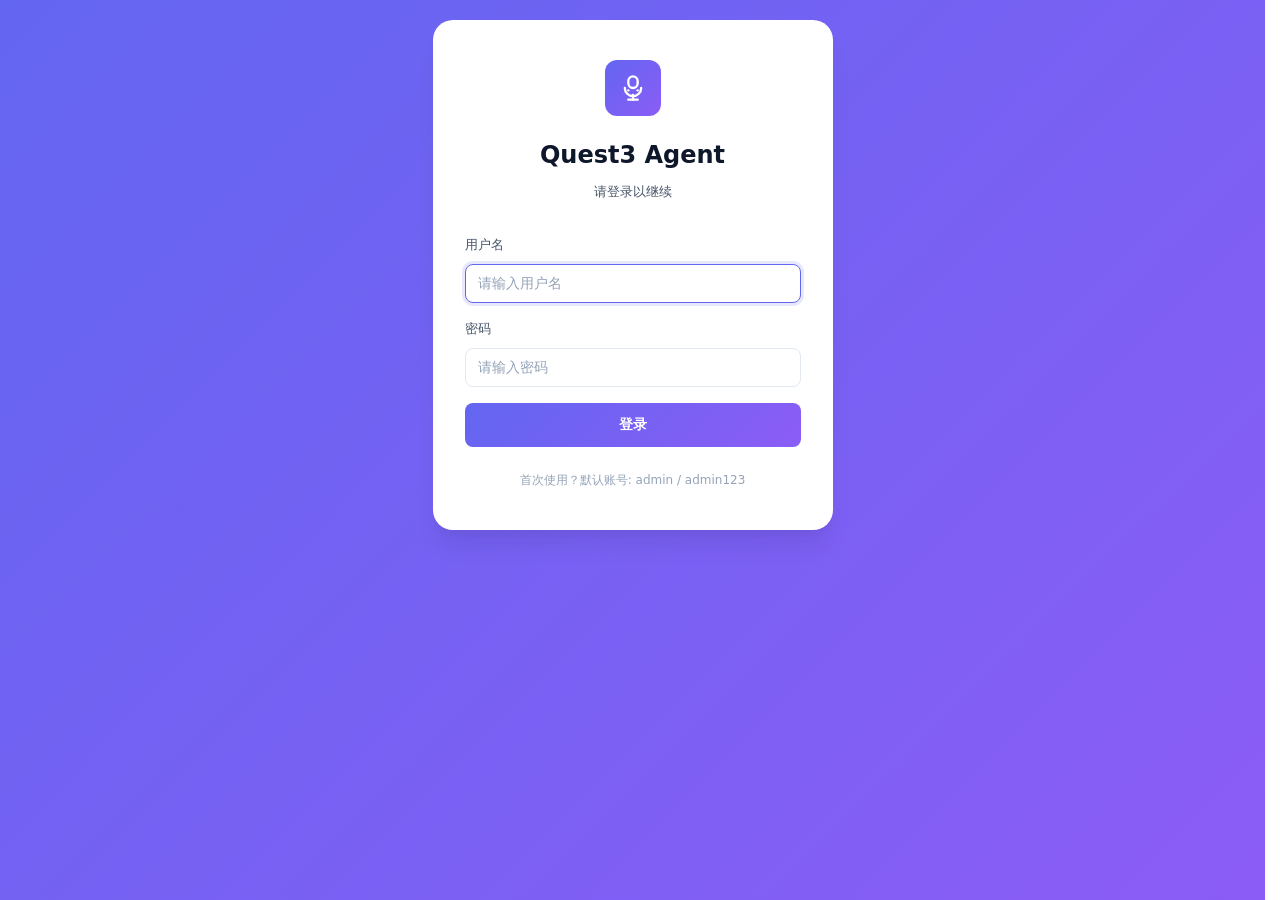
==== commit 6437c2fc: "fix: 协作页面退出按钮缺失、页面右移；MCP工具卡片对齐 - 协作页面添加Auth.js引用，修复退出按钮不显示 - 协作页面脚本路径大小写修正（Modal.js→modal.js, Toast." ====
--- a/static/agent_manager.html
+++ b/static/agent_manager.html
@@ -6,8 +6,6 @@
     <title>Agent管理 - Quest3 Agent</title>
     <link rel="stylesheet" href="/static/styles/main.css">
     <style>
-        body { display: flex; justify-content: center; align-items: flex-start; padding: 20px; min-height: 100vh; }
-        @media (max-width: 768px) { body { padding: 0; } .page-container { border-radius: 0; } }
         .page-header-bar {
             display: flex; justify-content: space-between; align-items: center;
             margin-bottom: var(--space-5); flex-wrap: wrap; gap: var(--space-3);
@@ -169,7 +167,8 @@
                             <div class="form-row">
                                 <div class="form-field">
                                     <label>模型</label>
-                                    <input type="text" id="agentModel" class="form-control" placeholder="例如: doubao-seed-2-0-lite-260215">
+                                    <input type="text" id="agentModel" class="form-control" placeholder="留空则使用全局 LLM 设置中的模型">
+                                    <div class="hint" id="agentModelHint" style="font-size:12px;color:#888;margin-top:4px;"></div>
                                 </div>
                                 <div class="form-field">
                                     <label>温度</label>
@@ -289,26 +288,20 @@
                     <div class="agent-header" onclick="startChat('${agent.id}')" style="cursor:pointer">
                         <div>
                             <div class="agent-name">${Utils.escapeHtml(agent.name)}</div>
-                            <div style="margin-top: var(--space-2); display: flex; flex-wrap: wrap; gap: var(--space-1);">
+                            <div style="margin-top: 6px; display: flex; flex-wrap: wrap; gap: 4px;">
                                 <span class="agent-type">${getTypeIcon(agent.type)} ${getTypeName(agent.type)}</span>
                                 <span class="agent-mode">${getModeIcon(agent.execution_mode)} ${getModeName(agent.execution_mode)}</span>
                                 <span class="agent-status ${agent.enabled ? 'enabled' : ''}">${agent.enabled ? '✓ 启用' : '✗ 禁用'}</span>
-                                ${agent.enable_long_term_memory ? '<span class="agent-status enabled">🧠 长期记忆</span>' : ''}
-                            </div>
-                        </div>
-                    </div>
-                    ${agent.description ? `<div class="agent-description" onclick="startChat('${agent.id}')" style="cursor:pointer">${Utils.escapeHtml(agent.description)}</div>` : ''}
-                    ${(agent.skills && agent.skills.length > 0) ? `
-                        <div style="margin-bottom: var(--space-3);">
-                            <div class="skill-tags">
-                                ${agent.skills.map(skill => `<span class="skill-tag">${Utils.escapeHtml(skill)}</span>`).join('')}
-                            </div>
-                        </div>
-                    ` : ''}
+                            </div>
+                        </div>
+                    </div>
+                    <div class="agent-description" onclick="startChat('${agent.id}')" style="cursor:pointer">${Utils.escapeHtml(agent.description || '')}</div>
+                    <div class="agent-tags-row">
+                        ${(agent.skills && agent.skills.length > 0) ? agent.skills.map(skill => `<span class="skill-tag">${Utils.escapeHtml(skill)}</span>`).join('') : ''}
+                    </div>
                     <div class="agent-info" onclick="startChat('${agent.id}')" style="cursor:pointer">
-                        <div class="info-item"><span>使用次数</span><strong>${agent.usage_count || 0}</strong></div>
-                        <div class="info-item"><span>优先级</span><strong>${agent.priority || 0}</strong></div>
-                        <div class="info-item"><span>创建时间</span><span>${Utils.formatDate(agent.created_at)}</span></div>
+                        <span>创建于 ${Utils.formatDate(agent.created_at)}</span>
+                        ${agent.enable_long_term_memory ? '<span class="info-sep"></span><span>🧠 长期记忆</span>' : ''}
                     </div>
                     <div class="agent-actions">
                         <button type="button" class="primary" onclick="startChat('${agent.id}')">聊天</button>
@@ -549,6 +542,17 @@
             document.getElementById('stepContent1').style.display = 'block';
             document.getElementById('stepContent2').style.display = 'none';
             updateFooterForStep1();
+            // Load current global LLM model as default
+            fetch('/api/settings/llm-presets')
+                .then(r => r.json())
+                .then(data => {
+                    if (data.current_model) {
+                        document.getElementById('agentModel').value = data.current_model;
+                        const hint = document.getElementById('agentModelHint');
+                        if (hint) hint.textContent = '当前全局模型: ' + data.current_model;
+                    }
+                })
+                .catch(() => {});
             SharedModal.open('agentModal');
         }
 
@@ -576,6 +580,14 @@
             document.getElementById('agentPriority').value = agent.priority || 0;
             document.getElementById('enableLongTermMemory').checked = agent.enable_long_term_memory || false;
             document.getElementById('agentModel').value = agent.model || '';
+            // Show current global model as hint when editing
+            fetch('/api/settings/llm-presets')
+                .then(r => r.json())
+                .then(data => {
+                    const hint = document.getElementById('agentModelHint');
+                    if (hint && data.current_model) hint.textContent = '当前全局模型: ' + data.current_model;
+                })
+                .catch(() => {});
             document.getElementById('agentTemperature').value = agent.temperature || '';
             document.getElementById('agentMaxTokens').value = agent.max_tokens || '';
             document.getElementById('thinkingEffort').value = agent.thinking_effort || 'medium';
--- a/static/styles/main.css
+++ b/static/styles/main.css
@@ -117,6 +117,8 @@
 html {
     height: 100%;
     -webkit-text-size-adjust: 100%;
+    overflow-y: scroll;
+    scrollbar-gutter: stable;
 }
 
 body {
@@ -133,7 +135,16 @@
 /* Gradient background for standalone pages */
 body.gradient-bg {
     background: var(--bg-gradient);
-    min-height: 100vh;
+    height: 100vh;
+    overflow: hidden;
+    display: flex;
+    justify-content: center;
+    align-items: flex-start;
+    padding: 20px;
+}
+@media (max-width: 768px) {
+    body.gradient-bg { padding: 0; }
+    body.gradient-bg .page-container { border-radius: 0; }
 }
 
 /* 3. Page Layout */
@@ -144,10 +155,11 @@
     background: var(--bg-container);
     border-radius: var(--radius-lg);
     box-shadow: var(--shadow-xl);
-    overflow: hidden;
+    overflow-y: auto;
+    scrollbar-gutter: stable;
     display: flex;
     flex-direction: column;
-    min-height: 0;
+    max-height: calc(100vh - 40px);
 }
 
 .page-container.page-narrow { max-width: 900px; }
@@ -1262,126 +1274,146 @@
 /* 19. Agent Components */
 .agent-grid {
     display: grid;
-    grid-template-columns: repeat(auto-fill, minmax(300px, 1fr));
+    grid-template-columns: repeat(auto-fill, minmax(320px, 1fr));
     gap: var(--space-5);
 }
 
 .agent-card {
     background: var(--bg-container);
     border: 1px solid var(--border-color);
-    border-radius: var(--radius-md);
-    padding: var(--space-5);
+    border-radius: var(--radius-lg);
+    padding: 0;
     transition: all var(--transition);
+    display: flex; flex-direction: column;
+    overflow: hidden;
 }
 
 .agent-card:hover {
-    box-shadow: var(--shadow-md);
+    box-shadow: var(--shadow-lg);
     border-color: var(--border-dark);
+    transform: translateY(-2px);
 }
 
 .agent-header {
     display: flex;
     justify-content: space-between;
     align-items: start;
-    margin-bottom: var(--space-4);
+    padding: 20px 20px 0 20px;
 }
 
 .agent-name {
-    font-size: var(--text-xl);
-    font-weight: 600;
+    font-size: var(--text-lg);
+    font-weight: 700;
     color: var(--text-primary);
 }
 
 .agent-status {
-    font-size: var(--text-xs);
-    padding: 2px var(--space-2);
+    font-size: 11px;
+    padding: 2px 8px;
     border-radius: var(--radius-full);
     background: var(--bg-muted);
     color: var(--text-muted);
-    font-weight: 500;
-}
-
-.agent-status.enabled { background: var(--success-bg); color: var(--success-color); }
+    font-weight: 600;
+}
+
+.agent-status.enabled { background: rgba(34,197,94,0.12); color: #16a34a; }
 
 .agent-type {
     display: inline-flex;
-    padding: 2px var(--space-2);
-    background: var(--primary-light);
+    padding: 2px 8px;
+    background: rgba(99,102,241,0.08);
     color: var(--primary);
     border-radius: var(--radius-sm);
-    font-size: var(--text-xs);
+    font-size: 11px;
     font-weight: 600;
-    margin-bottom: var(--space-2);
 }
 
 .agent-mode {
     display: inline-flex;
-    padding: 2px var(--space-2);
+    padding: 2px 8px;
     background: rgba(139, 92, 246, 0.08);
     color: var(--secondary);
     border-radius: var(--radius-sm);
-    font-size: var(--text-xs);
+    font-size: 11px;
     font-weight: 600;
-    margin-left: var(--space-1);
 }
 
 .agent-description {
     color: var(--text-secondary);
     font-size: var(--text-sm);
     line-height: 1.6;
-    margin-bottom: var(--space-4);
+    padding: 0 20px;
+    margin-top: 8px;
     display: -webkit-box;
     -webkit-line-clamp: 2;
     -webkit-box-orient: vertical;
     overflow: hidden;
+    min-height: 2.8em;
+}
+
+.agent-tags-row {
+    padding: 0 20px;
+    margin-top: 10px;
+    min-height: 24px;
 }
 
 .agent-info {
-    display: grid;
-    grid-template-columns: repeat(2, 1fr);
-    gap: var(--space-2);
-    margin-bottom: var(--space-4);
-}
-
-.info-item {
-    font-size: var(--text-xs);
+    display: flex;
+    align-items: center;
+    gap: 12px;
+    margin-top: 12px;
+    padding: 12px 20px;
+    background: rgba(255,255,255,0.03);
+    border-top: 1px solid var(--border-light);
+    border-bottom: 1px solid var(--border-light);
+    font-size: 12px;
     color: var(--text-muted);
 }
 
-.info-item span:first-child { margin-right: 4px; }
+.agent-info .info-sep {
+    width: 1px;
+    height: 12px;
+    background: var(--border-light);
+}
+
+.agent-info strong {
+    color: var(--text-primary);
+    font-weight: 600;
+}
 
 .agent-actions {
     display: flex;
-    gap: var(--space-2);
-    margin-top: var(--space-4);
-    padding-top: var(--space-4);
-    border-top: 1px solid var(--border-light);
+    gap: 0;
+    margin-top: auto;
 }
 
 .agent-actions button {
     flex: 1;
-    padding: var(--space-2) var(--space-3);
-    border-radius: var(--radius);
-    border: 1px solid var(--border-color);
-    background: var(--bg-container);
+    padding: 10px 0;
+    border: none;
+    border-radius: 0;
+    background: transparent;
     cursor: pointer;
     transition: all var(--transition-fast);
-    font-size: var(--text-sm);
+    font-size: 13px;
     font-weight: 500;
     font-family: inherit;
-    min-height: 36px;
-}
-
-.agent-actions button:hover { background: var(--bg-hover); }
+    color: var(--text-secondary);
+    border-right: 1px solid var(--border-light);
+}
+
+.agent-actions button:last-child { border-right: none; }
+
+.agent-actions button:hover { background: var(--bg-hover); color: var(--text-primary); }
 
 .agent-actions button.primary {
-    background: var(--primary);
-    color: white;
-    border-color: var(--primary);
-}
-
-.agent-actions button.primary:hover { background: var(--primary-hover); }
-.agent-actions button.danger { color: var(--error); border-color: var(--error); }
+    color: var(--primary);
+    font-weight: 600;
+}
+
+.agent-actions button.primary:hover { background: rgba(99,102,241,0.08); }
+
+.agent-actions button.danger { color: var(--error); }
 .agent-actions button.danger:hover { background: var(--error-bg); }
 
 /* FAB */
@@ -1437,6 +1469,7 @@
     display: grid;
     grid-template-columns: repeat(auto-fill, minmax(300px, 1fr));
     gap: var(--space-4);
+    align-items: stretch;
 }
 
 .tool-card {
@@ -1445,6 +1478,8 @@
     border-radius: var(--radius-md);
     padding: var(--space-4);
     transition: all var(--transition);
+    display: flex;
+    flex-direction: column;
 }
 
 .tool-card:hover {
@@ -1466,6 +1501,7 @@
     font-size: var(--text-sm);
     margin-bottom: var(--space-3);
     line-height: 1.5;
+    min-height: 3.75em;
 }
 
 .tool-card .tool-params {
@@ -1479,7 +1515,7 @@
 
 .tool-card .tool-params .param-title { font-weight: 600; margin-bottom: var(--space-1); color: var(--text-primary); }
 .tool-card .tool-params .param-list { font-family: var(--font-mono); line-height: 1.5; }
-.tool-card .tool-actions { display: flex; gap: var(--space-2); }
+.tool-card .tool-actions { display: flex; gap: var(--space-2); margin-top: auto; }
 
 /* Test Result */
 .test-result {
@@ -1632,6 +1668,7 @@
     border-radius: var(--radius-md);
     padding: var(--space-5);
     transition: all var(--transition);
+    display: flex; flex-direction: column;
 }
 
 .skill-card:hover {
@@ -1653,9 +1690,14 @@
     font-size: var(--text-sm);
     margin-bottom: var(--space-3);
     line-height: 1.6;
-}
-
-.skill-tags { display: flex; gap: 6px; flex-wrap: wrap; margin-bottom: var(--space-3); }
+    display: -webkit-box;
+    -webkit-line-clamp: 2;
+    -webkit-box-orient: vertical;
+    overflow: hidden;
+    min-height: 2.8em;
+}
+
+.skill-tags { display: flex; gap: 6px; flex-wrap: wrap; margin-bottom: var(--space-3); min-height: 24px; }
 
 .skill-tag {
     font-size: 11px;
@@ -1666,7 +1708,7 @@
     font-weight: 500;
 }
 
-.skill-actions { display: flex; gap: var(--space-2); }
+.skill-actions { display: flex; gap: var(--space-2); margin-top: auto; padding-top: var(--space-3); border-top: 1px solid var(--border-light); }
 
 .skill-view-content {
     white-space: pre-wrap;
